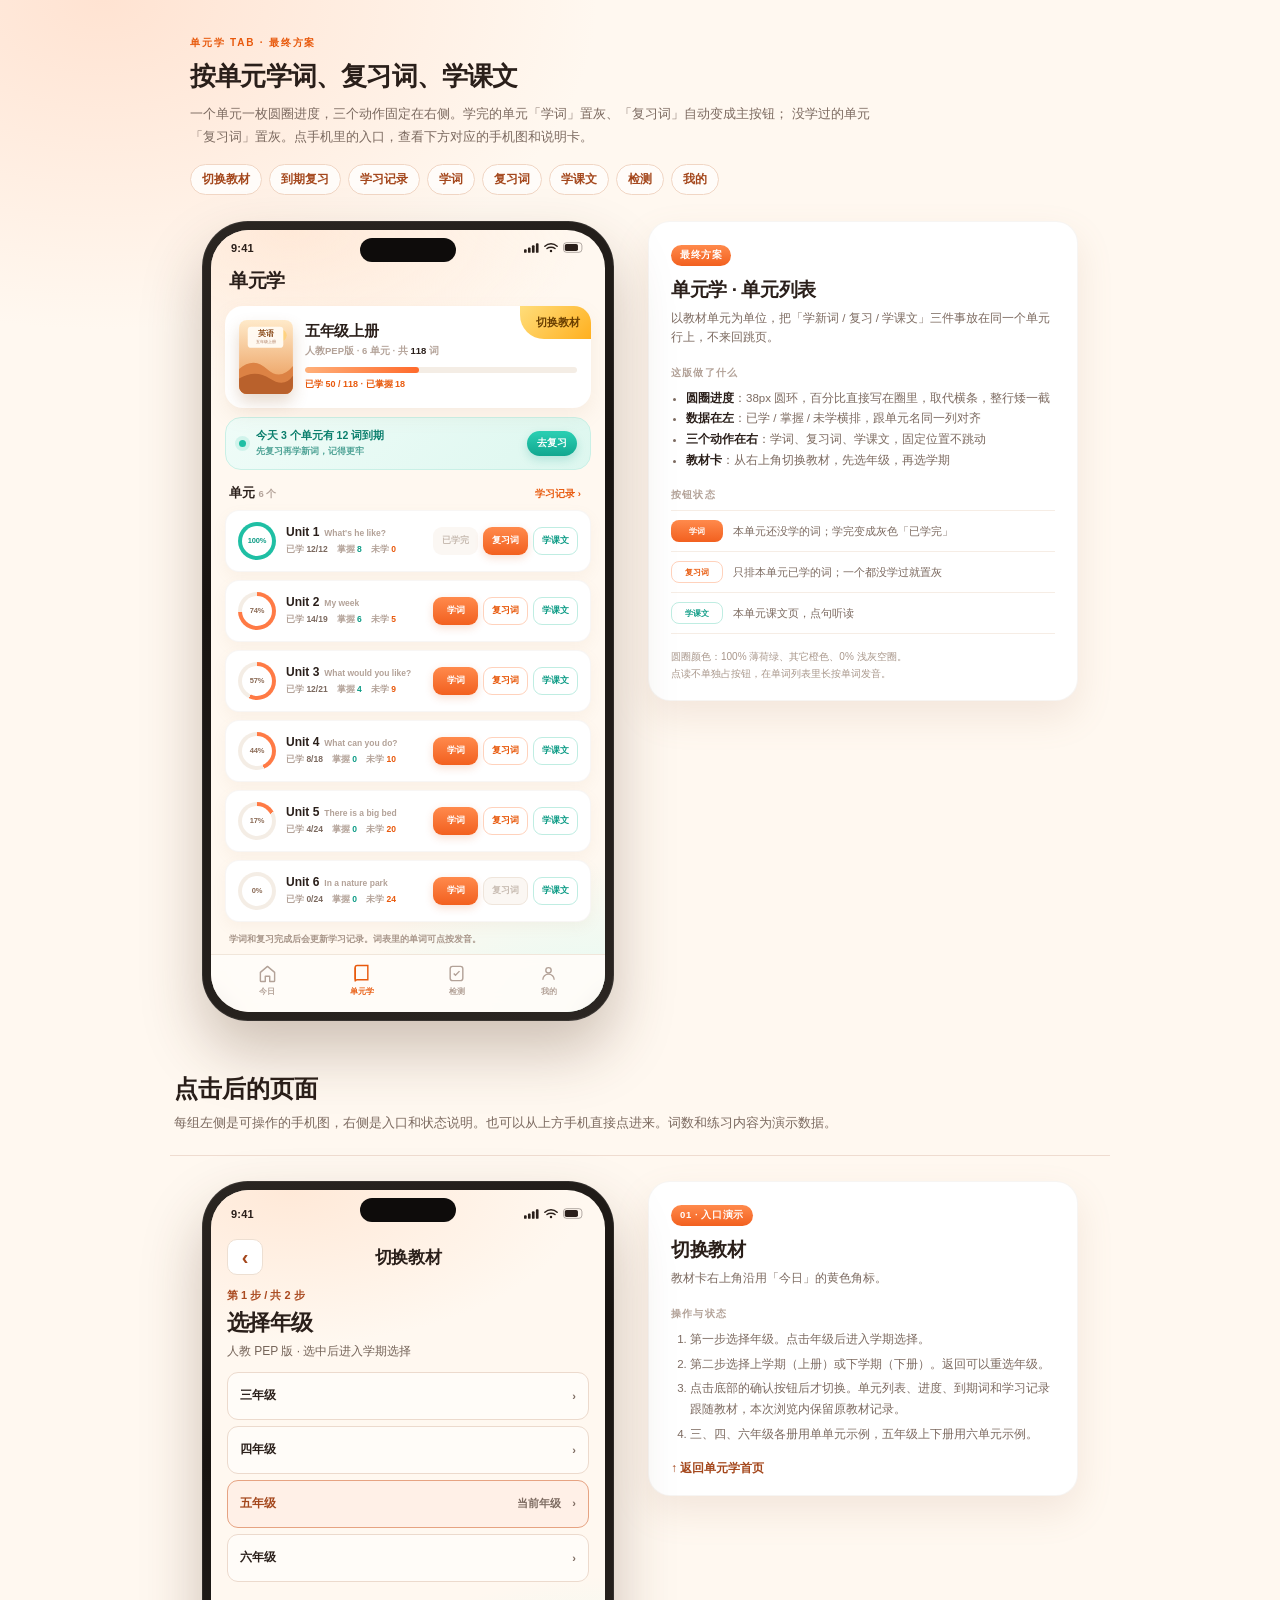
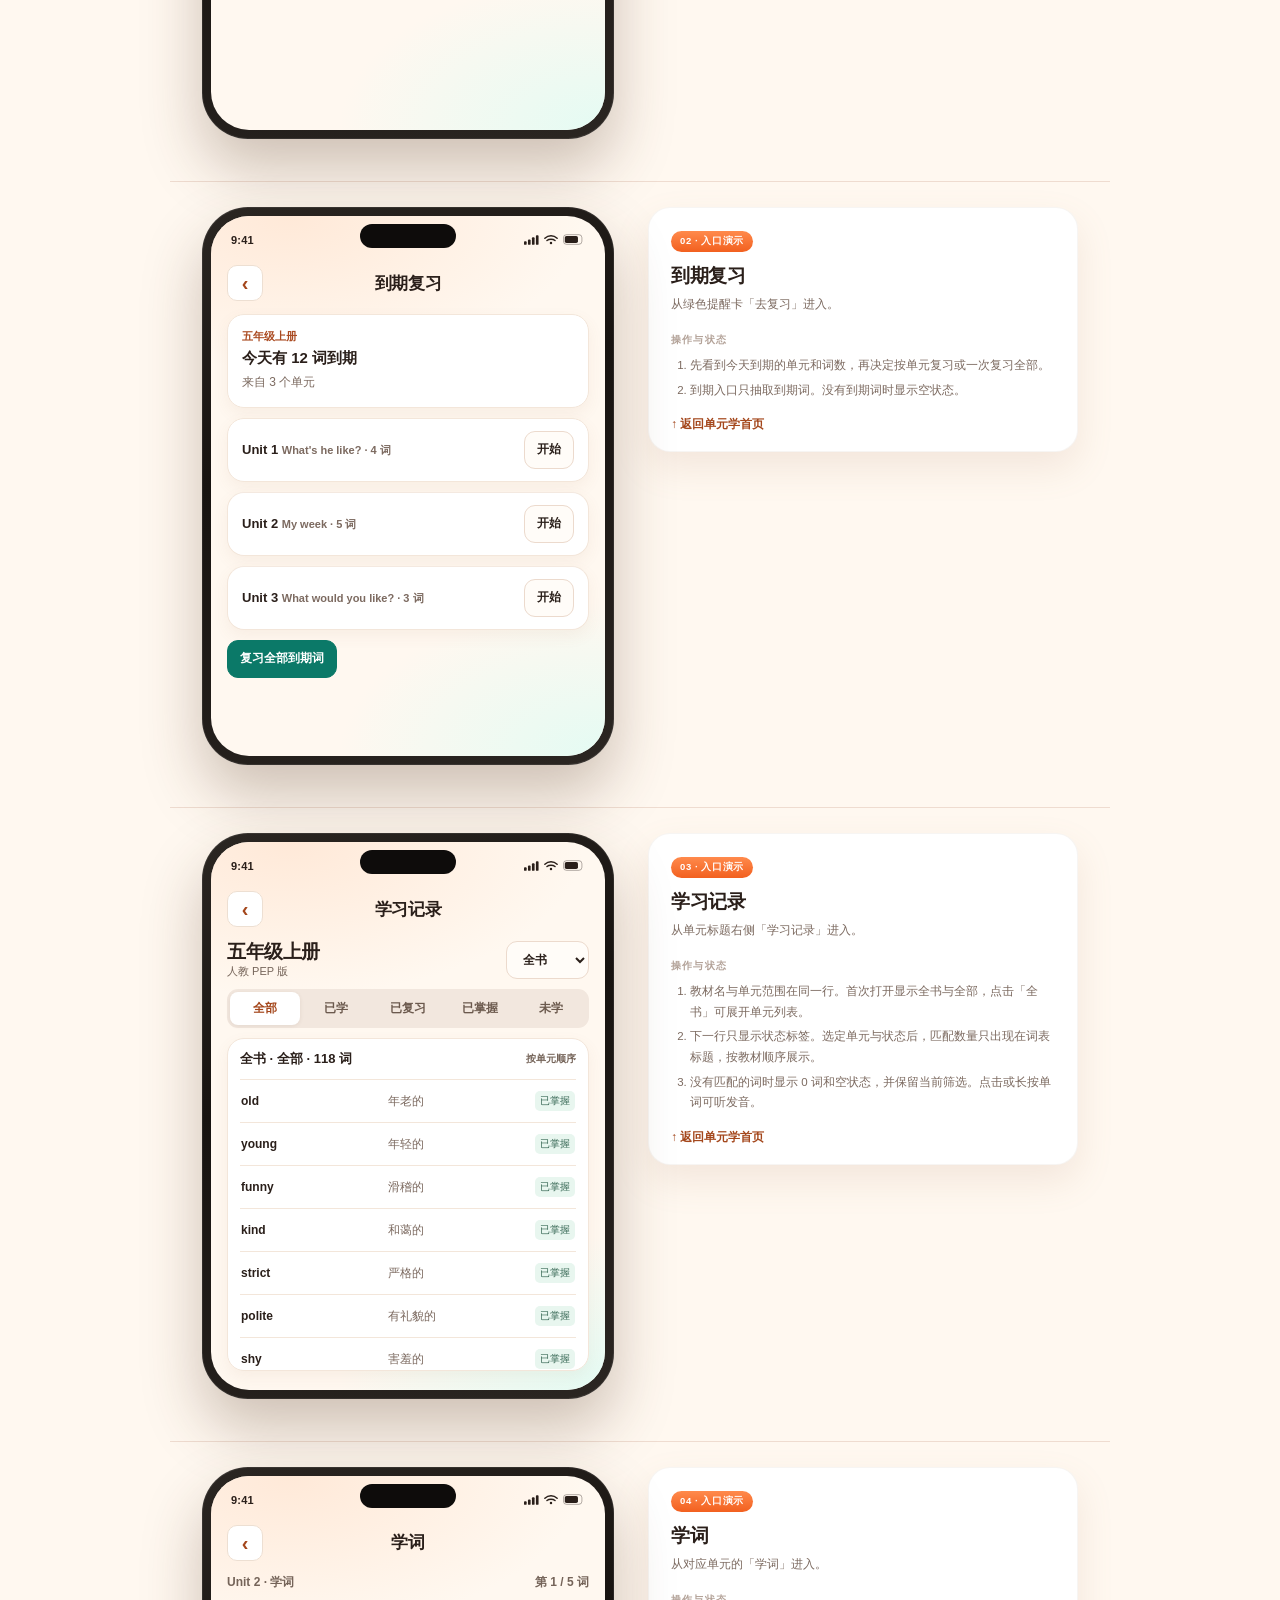
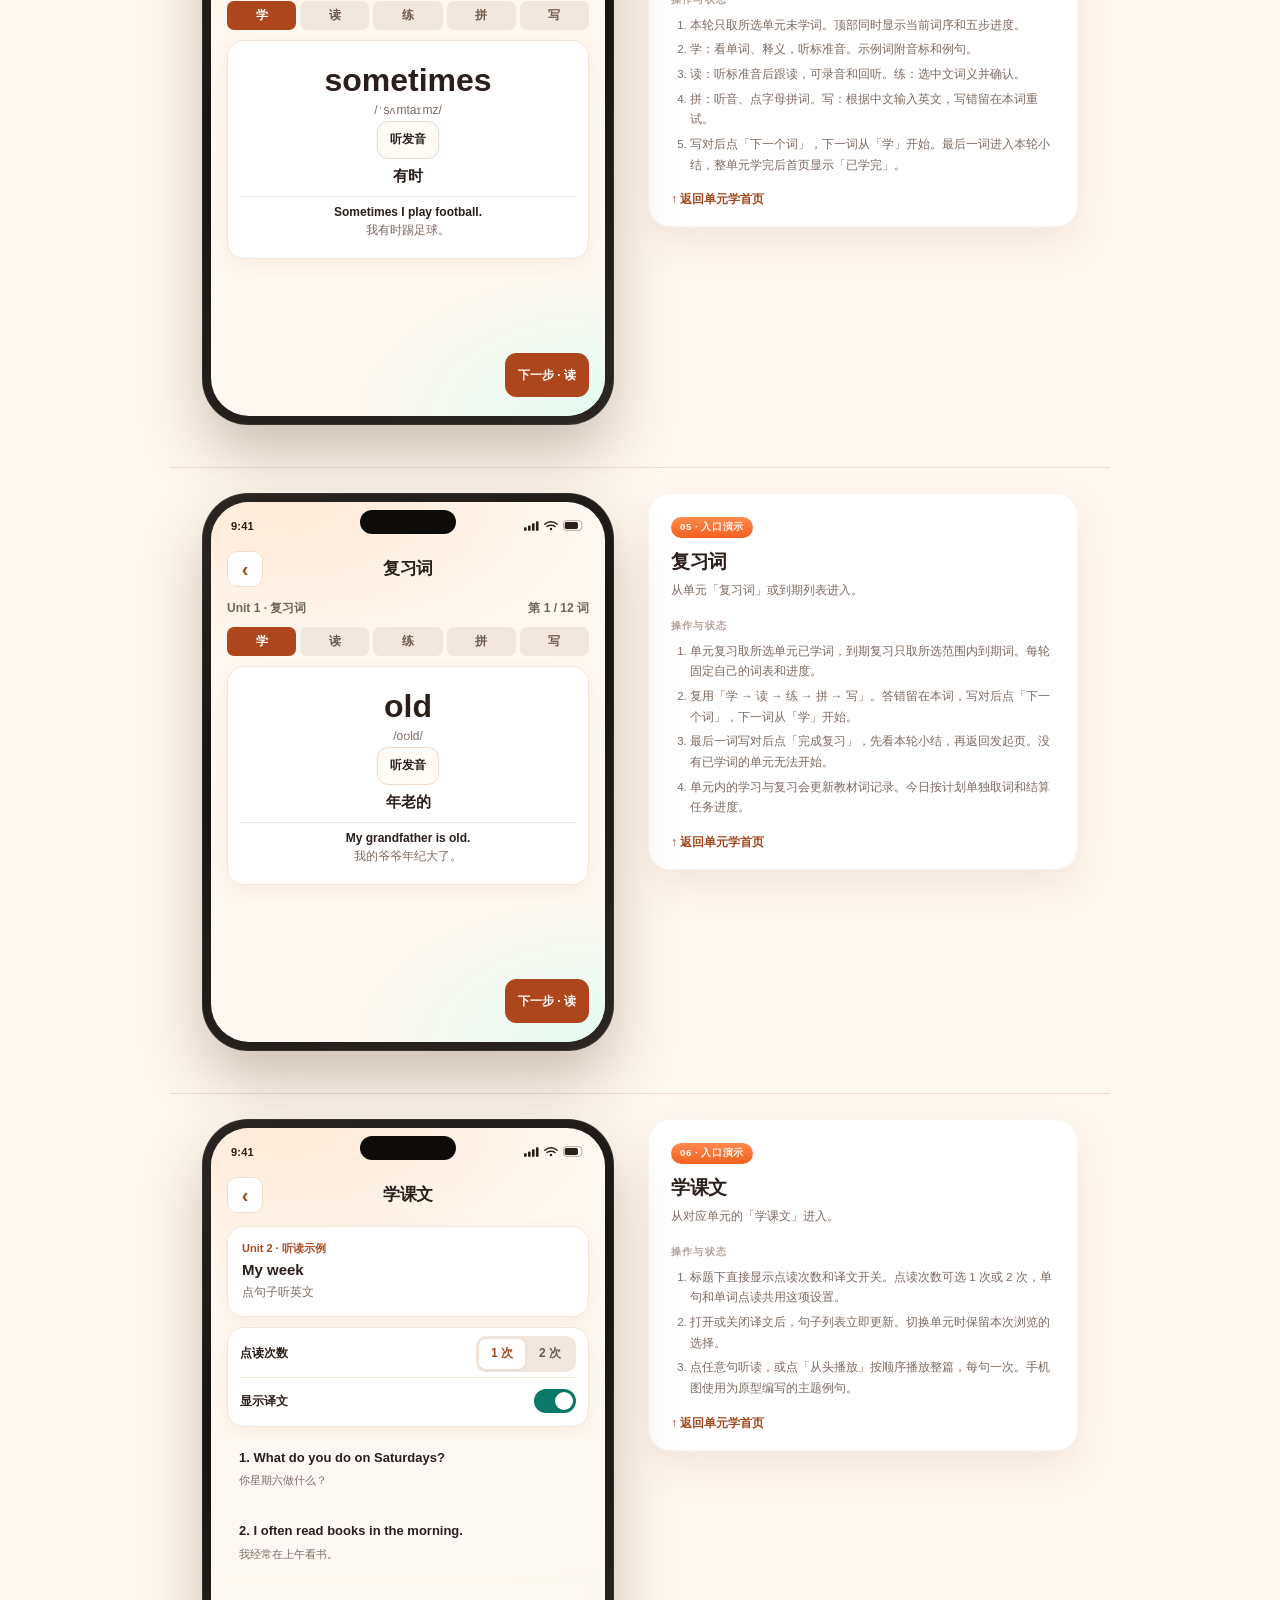
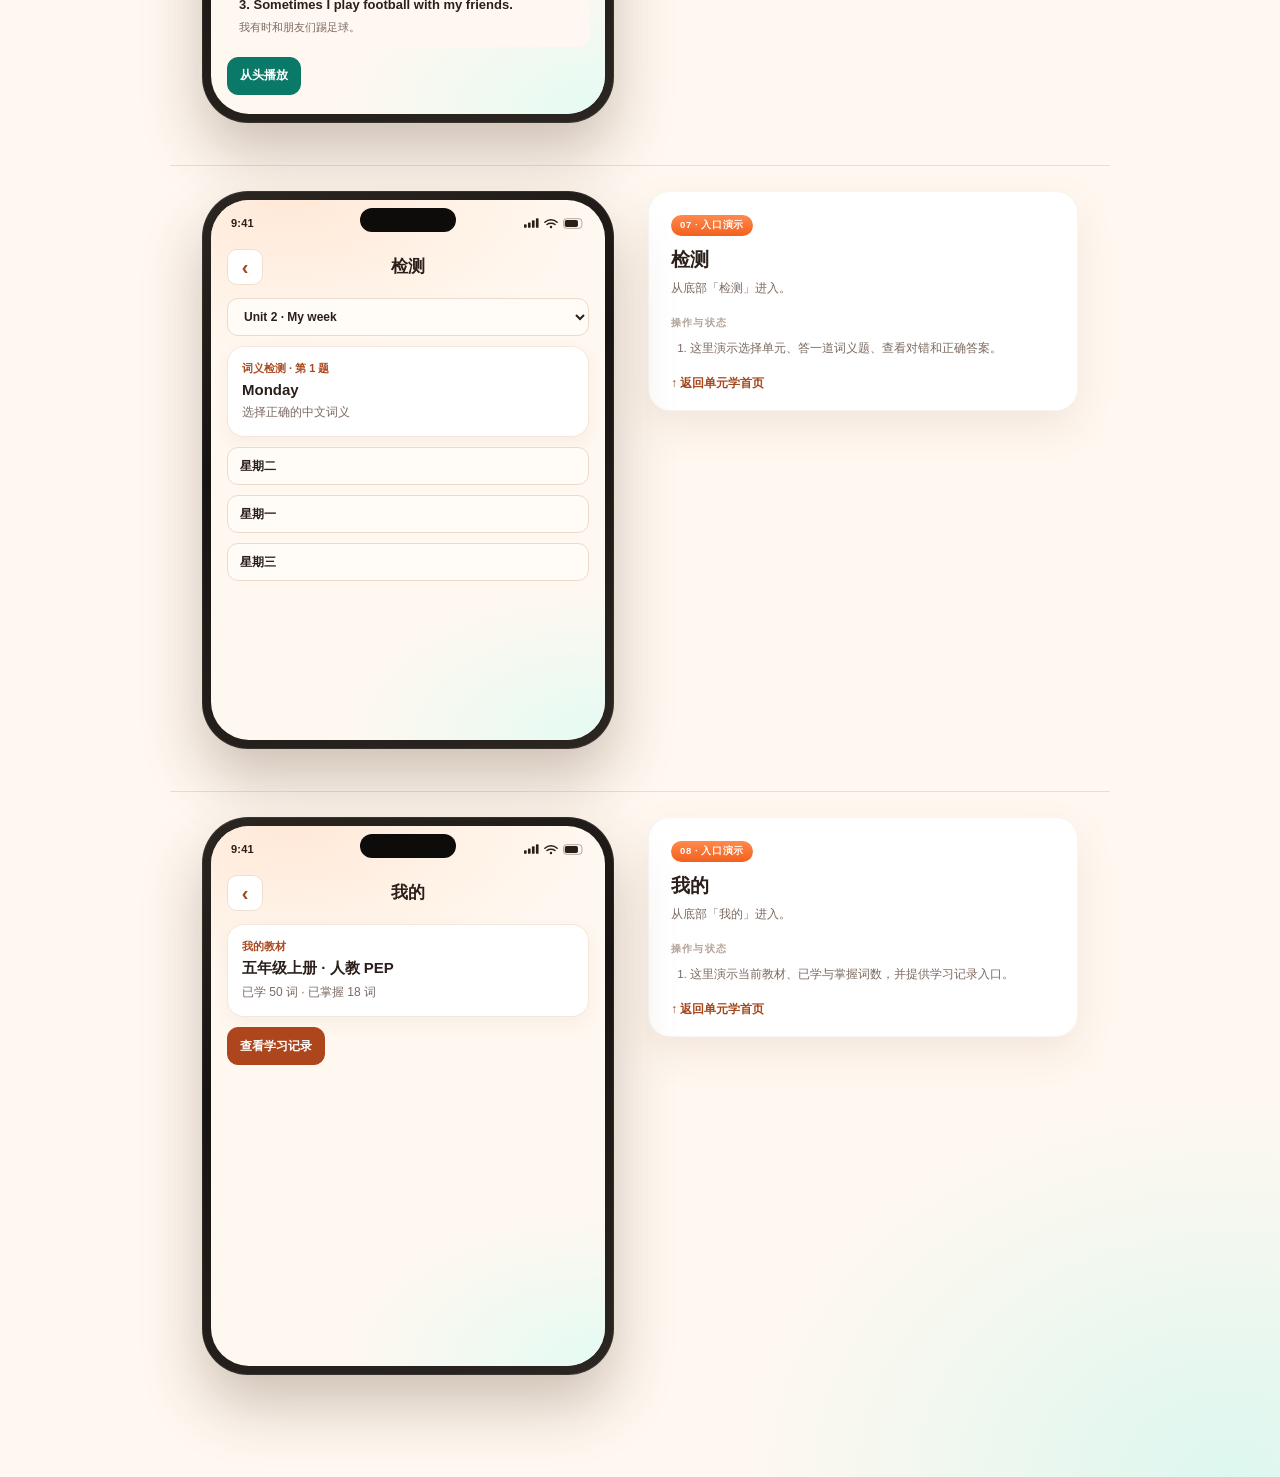
==== index.html @ d89e73aa "Show reading settings inline on the lesson screen" ====
<!DOCTYPE html>
<html lang="zh-CN">
<head>
<meta charset="UTF-8" />
<meta name="viewport" content="width=device-width, initial-scale=1.0" />
<title>单元学 · 单元列表（最终方案）</title>
<style>
  :root{
    --bg:#FFF8F0;--ink:#2A1F1A;--ink-2:#7C6A60;--ink-3:#B3A298;
    --orange:#FF7A45;--orange-deep:#E8590C;--orange-soft:#FFF1E8;
    --mint:#1FBFA4;--mint-deep:#0E9C86;--mint-soft:#E9FBF6;
    --font:-apple-system,BlinkMacSystemFont,"SF Pro Rounded","PingFang SC","Noto Sans SC","Helvetica Neue",Arial,sans-serif;
  }
  *{box-sizing:border-box}
  body{margin:0;font-family:var(--font);color:var(--ink);
    background:radial-gradient(900px 600px at 8% 0%,#FFE3D2 0%,transparent 55%),
      radial-gradient(900px 700px at 96% 100%,#DDF7EF 0%,transparent 55%),var(--bg);
    min-height:100dvh;padding:36px 20px 60px}
  h1,h2,h3,h4,p{margin:0}
  button{font-family:inherit;border:0;background:none;cursor:pointer;color:inherit}

  .head{max-width:900px;margin:0 auto 26px}
  .head .kick{font-size:10px;font-weight:900;letter-spacing:1.8px;color:var(--orange-deep)}
  .head h1{font-size:26px;letter-spacing:-.8px;margin:9px 0 9px}
  .head p{font-size:13px;line-height:1.75;color:var(--ink-2);max-width:700px}
  .head p b{color:var(--ink)}

  .stage{display:flex;gap:34px;justify-content:center;align-items:flex-start;max-width:940px;margin:0 auto}

  /* ---------- 手机 ---------- */
  .phone{position:relative;flex:none;width:412px;padding:9px;border-radius:46px;
    background:linear-gradient(160deg,#2B2622,#171310 40%,#2B2622);
    box-shadow:0 30px 60px rgba(80,50,30,.28),inset 0 0 0 1px rgba(255,255,255,.08)}
  .screen{position:relative;width:394px;border-radius:38px;overflow:hidden;background:#FFF8F0;
    display:flex;flex-direction:column}
  .screen::before{content:"";position:absolute;inset:0;pointer-events:none;z-index:0;
    background:radial-gradient(420px 220px at 20% 0%,#FFE9D8 0%,transparent 70%),
      radial-gradient(380px 220px at 100% 100%,#E4FBF3 0%,transparent 70%)}

  .statusbar{position:relative;z-index:2;display:flex;align-items:center;justify-content:space-between;
    padding:12px 20px 6px;font-size:11px;font-weight:900;letter-spacing:.2px}
  .statusbar .island{position:absolute;left:50%;top:8px;transform:translateX(-50%);
    width:96px;height:24px;border-radius:999px;background:#0E0C0B}
  .statusbar .icons{display:flex;align-items:center;gap:5px;color:#2A1F1A}

  .page{position:relative;z-index:1;flex:1;padding:4px 14px 6px}
  .nav{display:flex;align-items:center;justify-content:space-between;padding:4px 4px 12px}
  .nav h2{font-size:19px;font-weight:900;letter-spacing:-.5px}

  .card{position:relative;background:#fff;border-radius:18px;padding:14px;
    box-shadow:0 8px 20px rgba(180,140,100,.10)}
  .cover{border-radius:8px;flex:none;overflow:hidden;box-shadow:0 8px 16px rgba(150,95,45,.24)}
  .cover img{width:100%;height:100%;object-fit:cover;display:block}
  .bar{height:6px;border-radius:999px;background:#F4EDE5;overflow:hidden}
  .bar i{display:block;height:100%;border-radius:999px;background:linear-gradient(90deg,#FFB07A,#FF6A2B)}

  .book{display:flex;gap:12px;align-items:center}
  .book .cover{width:54px;height:74px}
  .book .info{flex:1;min-width:0}
  .book h3{font-size:15px;font-weight:900;letter-spacing:-.3px}
  .book .meta{font-size:9.5px;font-weight:800;color:var(--ink-3);margin-top:4px;white-space:nowrap}
  .book .meta b{color:var(--ink)}
  .book .bar{margin-top:9px}
  .book .pct{font-size:9px;font-weight:900;color:var(--orange-deep);margin-top:5px}

  .due{display:flex;align-items:center;gap:10px;margin-top:9px;border-radius:16px;
    padding:11px 13px;background:linear-gradient(135deg,#EFFCF8,#DDF7EF);border:1px solid #C9F0E6}
  .due .dot{width:7px;height:7px;border-radius:50%;background:var(--mint);flex:none;box-shadow:0 0 0 4px rgba(31,191,164,.14)}
  .due .t{flex:1;min-width:0}
  .due .t b{display:block;font-size:10.5px;font-weight:900;color:#0B7F6D}
  .due .t span{display:block;font-size:9px;font-weight:800;color:#51A497;margin-top:2px}
  .due .go{font-size:9.5px;font-weight:900;color:#fff;background:linear-gradient(180deg,#2BD0B4,#12A78F);
    border-radius:999px;padding:6px 10px;white-space:nowrap;box-shadow:0 4px 10px rgba(20,160,140,.22)}

  .sec{display:flex;align-items:baseline;justify-content:space-between;margin:15px 4px 8px}
  .sec h3{font-size:12.5px;font-weight:900;letter-spacing:-.2px}
  .sec h3 span{font-weight:800;color:var(--ink-3);font-size:9.5px;margin-left:4px}
  .sec .entry{font-size:9.5px;font-weight:900;color:var(--orange-deep)}

  .units{display:flex;flex-direction:column;gap:8px}
  .unit{position:relative;display:flex;gap:10px;align-items:center;background:#fff;border-radius:14px;
    padding:11px 12px;box-shadow:0 5px 14px rgba(180,140,100,.07);border:1px solid rgba(122,86,62,.05)}
  .u-left{flex:1;min-width:0}
  .u-top{display:flex;align-items:center;gap:8px}
  .u-name{flex:1;min-width:0;display:flex;align-items:baseline;gap:5px}
  .u-name b{font-size:12px;font-weight:900;white-space:nowrap}
  .u-name span{font-size:8.5px;font-weight:800;color:var(--ink-3);white-space:nowrap;overflow:hidden;text-overflow:ellipsis}
  .u-data{display:flex;align-items:baseline;gap:9px;margin-top:5px;font-size:8.5px;font-weight:800;color:#B3A298;
    font-variant-numeric:tabular-nums;white-space:nowrap}
  .u-data b{color:var(--ink-2);font-weight:900}
  .u-data .m b{color:var(--mint-deep)}
  .u-data .o b{color:var(--orange-deep)}

  .ring{position:relative;width:38px;height:38px;border-radius:50%;flex:none;
    background:conic-gradient(var(--c) calc(var(--p) * 1%), #F4EDE5 0)}
  .ring::after{content:"";position:absolute;inset:4px;border-radius:50%;background:#fff}
  .ring span{position:absolute;inset:0;display:grid;place-items:center;z-index:2;
    font-size:7.5px;font-weight:900;color:#8A6A55;letter-spacing:-.2px;font-variant-numeric:tabular-nums}
  .ring.full span{color:var(--mint-deep)}

  .u-acts{flex:none;display:flex;flex-direction:row;gap:5px}
  .u-acts button{height:28px;padding:0 9px;border-radius:9px;font-size:9px;font-weight:900;white-space:nowrap;
    display:flex;align-items:center;justify-content:center}
  .b-learn{background:linear-gradient(180deg,#FF8A4C,#F2601F);color:#fff;box-shadow:0 3px 8px rgba(220,90,30,.20)}
  .b-review{background:#fff;color:var(--orange-deep);border:1.2px solid #FFD2BC}
  .b-review.main{background:linear-gradient(180deg,#FF8A4C,#F2601F);color:#fff;border:0;box-shadow:0 3px 8px rgba(220,90,30,.20)}
  .b-text{background:#fff;color:var(--mint-deep);border:1.2px solid #BFEDE2}
  .u-acts button.off{color:#C9BDB3;border-color:#EFE5DB;background:#FBF7F3;box-shadow:none}

  .tip{font-size:9px;font-weight:800;color:#A9978B;line-height:1.6;margin:10px 4px 2px}

  .tabbar{position:relative;z-index:2;display:flex;justify-content:space-around;align-items:flex-end;
    padding:8px 10px 14px;background:rgba(255,252,248,.94);border-top:1px solid #F1E6DA;
    -webkit-backdrop-filter:blur(8px);backdrop-filter:blur(8px)}
  .tab{display:flex;flex-direction:column;align-items:center;gap:3px;font-size:8px;font-weight:800;color:#B3A298}
  .tab svg{width:19px;height:19px}
  .tab.on{color:var(--orange-deep)}

  /* ---------- 说明卡 ---------- */
  .note{flex:1;min-width:320px;max-width:430px;background:#fff;border-radius:22px;padding:22px 22px 18px;
    box-shadow:0 16px 36px rgba(170,130,100,.14);border:1px solid rgba(122,86,62,.06)}
  .note .tag{display:inline-block;font-size:9.5px;font-weight:900;color:#fff;letter-spacing:.6px;
    background:linear-gradient(180deg,#FF8A4C,#F2601F);border-radius:999px;padding:4px 9px}
  .note h2{font-size:19px;letter-spacing:-.4px;margin:11px 0 6px}
  .note .sub{font-size:11.5px;line-height:1.7;color:var(--ink-2)}
  .note h3{font-size:10px;font-weight:900;letter-spacing:1.2px;color:#B3A298;margin:18px 0 8px}
  .note ul{margin:0;padding-left:15px}
  .note li{font-size:11.5px;line-height:1.8;color:var(--ink-2)}
  .note li b{color:var(--ink)}
  .note .rows{margin-top:4px;border-top:1px solid #F6EDE5}
  .note .row{display:flex;align-items:center;gap:10px;padding:9px 0;border-bottom:1px solid #F6EDE5}
  .note .row .sw{width:52px;height:22px;border-radius:8px;display:grid;place-items:center;
    font-size:8px;font-weight:900;flex:none}
  .note .row .sw.l{background:linear-gradient(180deg,#FF8A4C,#F2601F);color:#fff}
  .note .row .sw.r{background:#fff;border:1.2px solid #FFD2BC;color:var(--orange-deep)}
  .note .row .sw.t{background:#fff;border:1.2px solid #BFEDE2;color:var(--mint-deep)}
  .note .row .txt{font-size:10.5px;line-height:1.6;color:var(--ink-2)}
  .note .row .txt b{color:var(--ink)}
  .note .foot{margin-top:14px;font-size:10px;color:#A9978B;line-height:1.7}

  @media (max-width:900px){
    .stage{flex-direction:column;align-items:center}
    .note{max-width:412px;width:100%}
  }
</style>
<link rel="stylesheet" href="unit-flows.css?v=4">
</head>
<body>

<div class="head">
  <div class="kick">单元学 TAB · 最终方案</div>
  <h1>按单元学词、复习词、学课文</h1>
  <p>一个单元一枚圆圈进度，三个动作固定在右侧。学完的单元「学词」置灰、「复习词」自动变成主按钮；
    没学过的单元「复习词」置灰。点手机里的入口，查看下方对应的手机图和说明卡。</p>
  <nav id="flow-index" aria-label="入口目录"></nav>
</div>

<div class="stage" id="unit-home">

  <!-- 手机图 -->
  <div class="phone">
    <div class="screen">
      <div class="statusbar">
        <span>9:41</span>
        <div class="island"></div>
        <div class="icons">
          <svg width="15" height="10" viewBox="0 0 17 11" fill="currentColor"><rect x="0" y="7" width="3" height="4" rx="1"/><rect x="4.5" y="5" width="3" height="6" rx="1"/><rect x="9" y="2.5" width="3" height="8.5" rx="1"/><rect x="13.5" y="0" width="3" height="11" rx="1"/></svg>
          <svg width="14" height="11" viewBox="0 0 16 12" fill="none" stroke="currentColor" stroke-width="1.7" stroke-linecap="round"><path d="M1 4.5C3 2.7 5.2 1.8 8 1.8s5 .9 7 2.7"/><path d="M3.4 7.1c1.2-1 2.7-1.5 4.6-1.5s3.4.5 4.6 1.5"/><circle cx="8" cy="10" r="1.4" fill="currentColor" stroke="none"/></svg>
          <svg width="22" height="11" viewBox="0 0 25 12" fill="none"><rect x=".5" y=".5" width="21" height="11" rx="3.5" stroke="currentColor" opacity=".4"/><rect x="2" y="2" width="15" height="8" rx="2" fill="currentColor"/></svg>
        </div>
      </div>

      <div class="page">
        <div class="nav"><h2>单元学</h2></div>

        <div class="card book">
          <button type="button" class="book-ribbon" data-open="book">切换教材</button>
          <div class="cover"><img alt="" src="data:image/svg+xml;utf8,%3Csvg xmlns='http://www.w3.org/2000/svg' viewBox='0 0 112 156'%3E%3Cdefs%3E%3ClinearGradient id='s' x1='0' y1='0' x2='0' y2='1'%3E%3Cstop offset='0' stop-color='%23FFEBCB'/%3E%3Cstop offset='1' stop-color='%23E9944F'/%3E%3C/linearGradient%3E%3C/defs%3E%3Crect width='112' height='156' fill='url(%23s)'/%3E%3Ccircle cx='86' cy='34' r='13' fill='%23FFD27A' opacity='.9'/%3E%3Cpath d='M0 104 Q30 78 58 104 T112 98 V156 H0Z' fill='%23DC8244'/%3E%3Cpath d='M0 124 Q34 104 64 124 T112 118 V156 H0Z' fill='%23B9612C'/%3E%3Crect x='18' y='16' width='74' height='44' rx='7' fill='%23FFFBF4' opacity='.96'/%3E%3Ctext x='55' y='36' font-size='17' font-weight='bold' fill='%238A4A18' text-anchor='middle' font-family='PingFang SC,sans-serif'%3E%E8%8B%B1%E8%AF%AD%3C/text%3E%3Ctext x='55' y='50' font-size='7.5' fill='%23A9765A' text-anchor='middle' font-family='PingFang SC,sans-serif'%3E%E4%BA%94%E5%B9%B4%E7%BA%A7%E4%B8%8A%E5%86%8C%3C/text%3E%3C/svg%3E"></div>
          <div class="info">
            <h3>五年级上册</h3>
            <div class="meta">人教PEP版 · 6 单元 · 共 <b>118</b> 词</div>
            <div class="bar"><i style="width:42%"></i></div>
            <div class="pct">已学 50 / 118 · 已掌握 18</div>
          </div>
        </div>

        <div class="due">
          <span class="dot"></span>
          <div class="t"><b>今天 3 个单元有 12 词到期</b><span>先复习再学新词，记得更牢</span></div>
          <button class="go" data-open="due">去复习</button>
        </div>

        <div class="sec"><h3>单元<span>6 个</span></h3><button class="entry" data-open="records">学习记录 ›</button></div>

        <div class="units" id="units"></div>

        <div class="tip">学词和复习完成后会更新学习记录。词表里的单词可点按发音。</div>
      </div>

      <nav class="tabbar" aria-label="底部导航">
        <button class="tab" type="button" disabled><svg viewBox="0 0 24 24" fill="none" stroke="currentColor" stroke-width="1.8" stroke-linecap="round" stroke-linejoin="round"><path d="M3 10.6 12 3l9 7.6V21a1 1 0 0 1-1 1h-5.2v-6.6H9.2V22H4a1 1 0 0 1-1-1z"/></svg>今日</button>
        <button class="tab on" aria-current="page" data-open="home"><svg viewBox="0 0 24 24" fill="none" stroke="currentColor" stroke-width="1.8"><path d="M4 4.5A2.5 2.5 0 0 1 6.5 2H20v18H6.5A2.5 2.5 0 0 0 4 22z"/><path d="M4 4.5v15"/></svg>单元学</button>
        <button class="tab" data-open="test"><svg viewBox="0 0 24 24" fill="none" stroke="currentColor" stroke-width="1.8"><rect x="4" y="3" width="16" height="18" rx="3"/><path d="m8.5 12 2.2 2.2L15.8 9"/></svg>检测</button>
        <button class="tab" data-open="profile"><svg viewBox="0 0 24 24" fill="none" stroke="currentColor" stroke-width="1.8"><circle cx="12" cy="8" r="3.4"/><path d="M4.8 20a7.2 7.2 0 0 1 14.4 0"/></svg>我的</button>
      </nav>
    </div>
  </div>

  <!-- 说明卡 -->
  <aside class="note">
    <span class="tag">最终方案</span>
    <h2>单元学 · 单元列表</h2>
    <p class="sub">以教材单元为单位，把「学新词 / 复习 / 学课文」三件事放在同一个单元行上，不来回跳页。</p>

    <h3>这版做了什么</h3>
    <ul>
      <li><b>圆圈进度</b>：38px 圆环，百分比直接写在圈里，取代横条，整行矮一截</li>
      <li><b>数据在左</b>：已学 / 掌握 / 未学横排，跟单元名同一列对齐</li>
      <li><b>三个动作在右</b>：学词、复习词、学课文，固定位置不跳动</li>
      <li><b>教材卡</b>：从右上角切换教材，先选年级，再选学期</li>
    </ul>

    <h3>按钮状态</h3>
    <div class="rows">
      <div class="row"><span class="sw l">学词</span><span class="txt">本单元还没学的词；学完变成灰色「已学完」</span></div>
      <div class="row"><span class="sw r">复习词</span><span class="txt">只排本单元已学的词；一个都没学过就置灰</span></div>
      <div class="row"><span class="sw t">学课文</span><span class="txt">本单元课文页，点句听读</span></div>
    </div>

    <div class="foot">圆圈颜色：100% 薄荷绿、其它橙色、0% 浅灰空圈。<br>
      点读不单独占按钮，在单词列表里长按单词发音。</div>
  </aside>

</div>

<main id="flow-gallery" aria-label="单元学入口演示"></main>
<script src="word-practice.js?v=1"></script>
<script src="unit-flows.js?v=4"></script>
</body>
</html>
---- unit-flows.css ----
#flow-index{display:flex;flex-wrap:wrap;gap:7px;margin-top:15px}
#flow-index a,.flow-home{
  display:inline-flex;align-items:center;text-decoration:none;font-size:12px;font-weight:800;color:#A4471C
}
#flow-index a{border:1px solid #F1D6C4;border-radius:999px;background:#FFFCF9;padding:6px 11px}
#flow-gallery{margin:52px auto 0;max-width:940px}
.gallery-heading{margin:0 0 22px;padding:0 4px}
.gallery-heading h2{font-size:24px}
.gallery-heading p{margin-top:7px;font-size:13px;line-height:1.65;color:var(--ink-2)}
.flow-stage{padding-top:25px;margin-bottom:42px;border-top:1px solid #EFDCD0;scroll-margin-top:14px}
.flow-stage:target .note{border-color:#EDA579}
.flow-stage .screen{min-height:490px}
.flow-stage .statusbar{min-height:41px}
.flow-stage .note li+li{margin-top:5px}
.flow-home{margin-top:16px}
.flow-inner{position:relative;z-index:1;padding:8px 16px 19px}
.flow-nav{display:flex;align-items:center;gap:12px;margin:0 0 13px}
.flow-nav h3{font-size:20px;letter-spacing:-.35px}
.flow-nav a{flex:none;text-decoration:none;color:#A4471C;background:#FFF1E6;border-radius:12px;padding:7px 9px;font-size:11px;font-weight:800}
.flow-stack{display:grid;gap:10px}
.flow-panel{background:#fff;border:1px solid #F3E6DA;border-radius:17px;padding:14px;box-shadow:0 6px 16px rgba(158,106,75,.07)}
.flow-panel h4{font-size:15px;margin-bottom:5px}
.flow-panel p,.flow-caption{font-size:12px;line-height:1.6;color:var(--ink-2)}
.flow-caption{margin:0 0 10px}
.flow-eyebrow{font-size:11px;font-weight:800;color:#AA4A20;margin-bottom:5px}
.flow-actions{display:flex;flex-wrap:wrap;gap:8px}
.flow-button,.flow-option,.flow-actions select,.flow-select{
  border:1px solid #ECDACD;border-radius:11px;padding:9px 12px;min-height:38px;background:#FFFCF8;
  color:var(--ink);font:800 12px var(--font)
}
.flow-button.primary{background:#AD461C;color:white;border-color:#AD461C}
.flow-button.mint{background:#0B7968;color:white;border-color:#0B7968}
.flow-button[aria-pressed=true],.flow-option.selected{border-color:#E6A382;background:#FFF0E7;color:#A4471C}
.flow-button:disabled,.u-acts button:disabled{cursor:default}
.flow-button:disabled{opacity:.45}
.flow-option,.flow-row{
  width:100%;display:flex;align-items:center;justify-content:space-between;gap:12px;text-align:left
}
.flow-option small,.flow-row small{font-size:11px;font-weight:700;color:var(--ink-2)}
.flow-row{font-size:13px;padding:9px 0}
.flow-row+.flow-row{border-top:1px solid #F4E9E0}
.flow-row input{accent-color:#AD461C;width:18px;height:18px}
.flow-choice{display:grid;gap:6px;padding:0;margin:0;border:0}
.flow-choice legend{font-size:12px;font-weight:800;margin-bottom:7px}
.flow-choice input{accent-color:#AD461C}
.flow-word{font-size:32px;font-weight:900;line-height:1.2;overflow-wrap:anywhere}
.flow-list{max-height:290px;overflow:auto;overscroll-behavior:contain}
.flow-words{margin:0;padding:0;list-style:none}
.flow-words li{border-bottom:1px solid #F3E6DA}
.flow-words li:last-child{border-bottom:0}
.flow-sound{width:100%;min-height:42px;padding:8px 1px;display:grid;grid-template-columns:1fr 1fr auto;gap:8px;text-align:left;align-items:center;font-size:12px}
.flow-sound b{overflow-wrap:anywhere}
.flow-sound span{color:var(--ink-2)}
.flow-sound em{font-size:10px;color:#0B7968;font-style:normal;white-space:nowrap}
.flow-line{width:100%;display:block;text-align:left;padding:11px 12px;border-radius:12px;background:#FFF8F2;line-height:1.55;font-size:13px;font-weight:800}
.flow-line[aria-pressed=true]{background:#E3F7EF;color:#0B6A5C}
.flow-line span{display:block;font-size:11px;font-weight:500;color:var(--ink-2);margin-top:4px}
.flow-line .line-translation[hidden]{display:none}
.reading-settings{padding:2px 12px}
.reading-setting{display:flex;align-items:center;justify-content:space-between;gap:10px;min-height:47px;font-size:12px;font-weight:800}
.reading-setting+.reading-setting{border-top:1px solid #F3E6DA;cursor:pointer}
.reading-segments{display:grid;grid-template-columns:repeat(2,1fr);gap:2px;padding:3px;border-radius:10px;background:#F2E7DE}
.reading-segments label,.reading-switch{position:relative;cursor:pointer}
.reading-segments input,.reading-switch input{position:absolute;width:1px;height:1px;opacity:0}
.reading-segments label span{display:grid;place-items:center;min-width:46px;min-height:30px;border-radius:7px;color:#6B594D}
.reading-segments input:checked+span{background:#FFF;color:#A4471C;box-shadow:0 1px 4px #4C2E1315}
.reading-switch span{display:block;width:42px;height:24px;padding:3px;border-radius:999px;background:#D7C7BC}
.reading-switch span::before{content:'';display:block;width:18px;height:18px;border-radius:50%;background:#FFF;box-shadow:0 1px 3px #42220F30}
.reading-switch input:checked+span{background:#0B7968}
.reading-switch input:checked+span::before{transform:translateX(18px)}
.reading-setting input:focus-visible+span{outline:2px solid #0C8270;outline-offset:2px}
.flow-feedback{min-height:20px;font-size:12px;color:#0B7968;font-weight:800}
.tab:disabled{cursor:default}
[data-open]:focus-visible,.flow-inner :is(button,a,select,input):focus-visible,#flow-index a:focus-visible{outline:2px solid #0C8270;outline-offset:2px}
@media (max-width:455px){
  body{padding:22px 10px 42px}
  .stage .phone,.stage .screen{width:100%}
  .stage .phone,.stage .note{min-width:0;max-width:412px}
  .unit{gap:6px;padding-inline:7px}
  .u-acts{gap:3px}
  .u-acts button{padding-inline:5px}
  .u-data{gap:4px}
  .u-name{display:block}
  .u-name span{display:block}
}

.flow-panel.flow-row{padding:12px 14px}

.book-ribbon{position:absolute;top:0;right:0;min-height:33px;padding:0 11px 0 16px;border-radius:0 17px 0 24px;background:linear-gradient(135deg,#FFDD7A,#FFB020);color:#6B3F00;font-size:11px;font-weight:900}
.book h3{padding-right:73px}
.flow-stage .screen{min-height:540px}
.flow-inner{flex:1;display:flex;flex-direction:column}
.flow-nav{display:grid;grid-template-columns:36px minmax(0,1fr) 36px;gap:8px;min-height:36px}
.flow-nav h3{font-size:17px;text-align:center;line-height:1.25;margin:0}
.flow-nav a,.flow-nav button{display:grid;place-items:center;width:36px;height:36px;padding:0;border:1px solid #EDDFD2;border-radius:10px;background:white;font-size:20px;line-height:1;color:#A4471C;text-decoration:none}
.flow-nav a::before{content:'‹'}
.flow-nav a span{position:absolute;width:1px;height:1px;overflow:hidden;clip-path:inset(50%)}
.flow-nav::after{content:''}
.flow-stage .note ol{margin:0;padding-left:19px;font-size:12px;line-height:1.7;color:var(--ink-2)}
.flow-stage .note ol li+li{margin-top:4px}
.flow-stack{min-width:0}
.flow-footer{align-self:end;display:grid;gap:6px;margin-top:auto}
.flow-footer .flow-button{width:100%;min-height:44px;text-align:center}
.flow-page-heading h4{font-size:22px;letter-spacing:-.6px;margin-bottom:4px}
.flow-grade-choice,.flow-term-choice{min-height:48px}
.flow-caption{color:#756459;margin:0}
.flow-stage .flow-select{max-width:100%;width:100%}
.record-head{display:grid;grid-template-columns:minmax(0,1fr) auto;gap:10px;align-items:center}
.record-head h4{font-size:19px;line-height:1.25;letter-spacing:-.4px}
.record-head p{font-size:11px;color:#756459}
.record-head .flow-select{min-width:83px;width:auto}
.record-filters{display:grid;grid-template-columns:repeat(5,minmax(0,1fr));gap:2px;border-radius:11px;background:#F2E7DE;padding:3px}
.record-filters button{border-radius:8px;padding:8px 1px;color:#6B594D;font-size:12px;white-space:nowrap;font-weight:800}
.record-filters button[aria-pressed=true]{color:#A4471C;background:#FFF;box-shadow:0 1px 4px #4C2E1315}
.record-results{padding:0 12px}
.record-results h4{display:flex;align-items:center;justify-content:space-between;gap:5px;padding:11px 0;margin:0;border-bottom:1px solid #F3E6DA;font-size:13px}
.record-results h4 small{white-space:nowrap;color:#756459;font-size:10px}
.record-empty{padding:27px 0;text-align:center;color:#756459;font-size:12px}
.record-empty b{display:block;color:var(--ink);font-size:14px}
.record-results .flow-sound em{padding:3px 5px;border-radius:5px;background:#E8F6EF;color:#356653}
.record-results .flow-sound em.unlearned{background:#F2E9DF;color:#6F5B4C}
.practice-progress{display:flex;justify-content:space-between;gap:8px;font-size:12px;color:#756459;font-weight:800}
.practice-steps{display:grid;grid-template-columns:repeat(5,minmax(0,1fr));gap:4px}
.practice-steps span{text-align:center;border-radius:7px;padding:6px 1px;background:#F2E7DE;color:#6D594B;font-size:12px;font-weight:800}
.practice-steps .done{background:#E8F6ED;color:#136C58}
.practice-steps .current{background:#AD461C;color:white}
.practice-card{text-align:center;padding:18px 12px}
.practice-card .flow-actions{justify-content:center}
.practice-card .flow-word{margin:2px 0}
.practice-card h4{margin:8px 0 0}
.practice-example{border-top:1px solid #F0E6DC;padding-top:8px;margin-top:10px;font-size:12px}
.practice-example p{margin-top:2px}
.practice-title{font-size:18px}
.practice-feedback{min-height:22px;border-radius:8px;color:#136C58;font-size:12px;font-weight:800}
.practice-feedback.bad{color:#A73B23}
.practice-letters{display:flex;justify-content:center;flex-wrap:wrap;gap:5px}
.practice-letters button,.practice-letters span{width:28px;min-height:33px;display:grid;place-items:center;border-radius:7px;border:1px solid #E8D8C9;background:white;font:800 15px var(--font)}
.practice-letters .slot{background:#FFF4EB;border-style:dashed}
.practice-letters button:disabled{opacity:.3}
.practice-input{display:block;width:100%;padding:9px 10px;margin-top:8px;border:1px solid #DDB79E;border-radius:9px;background:white;font:700 17px var(--font)}
.practice-summary{text-align:center}
.practice-summary strong{display:block;color:#136C58;font-size:34px;line-height:1.2;margin:5px 0}
@media(max-width:455px){
  .book .meta{white-space:normal}
  .flow-inner{padding-inline:12px}
  .flow-nav{grid-template-columns:34px minmax(0,1fr) 34px}
  .record-filters button{font-size:11px}
}
.flow-nav [hidden]{display:none}
.flow-nav h3{grid-column:2;grid-row:1}
.flow-nav a,.flow-nav button{grid-column:1;grid-row:1}
.flow-content:has(.flow-footer){flex:1;display:flex;flex-direction:column}
.flow-feedback:empty{display:none}
.u-acts{display:grid;grid-template-columns:repeat(3,45px)}
.u-acts button{padding-inline:3px}
@media(max-width:375px){
  .u-acts{grid-template-columns:repeat(3,39px)}
  .record-filters button{font-size:10px}
}
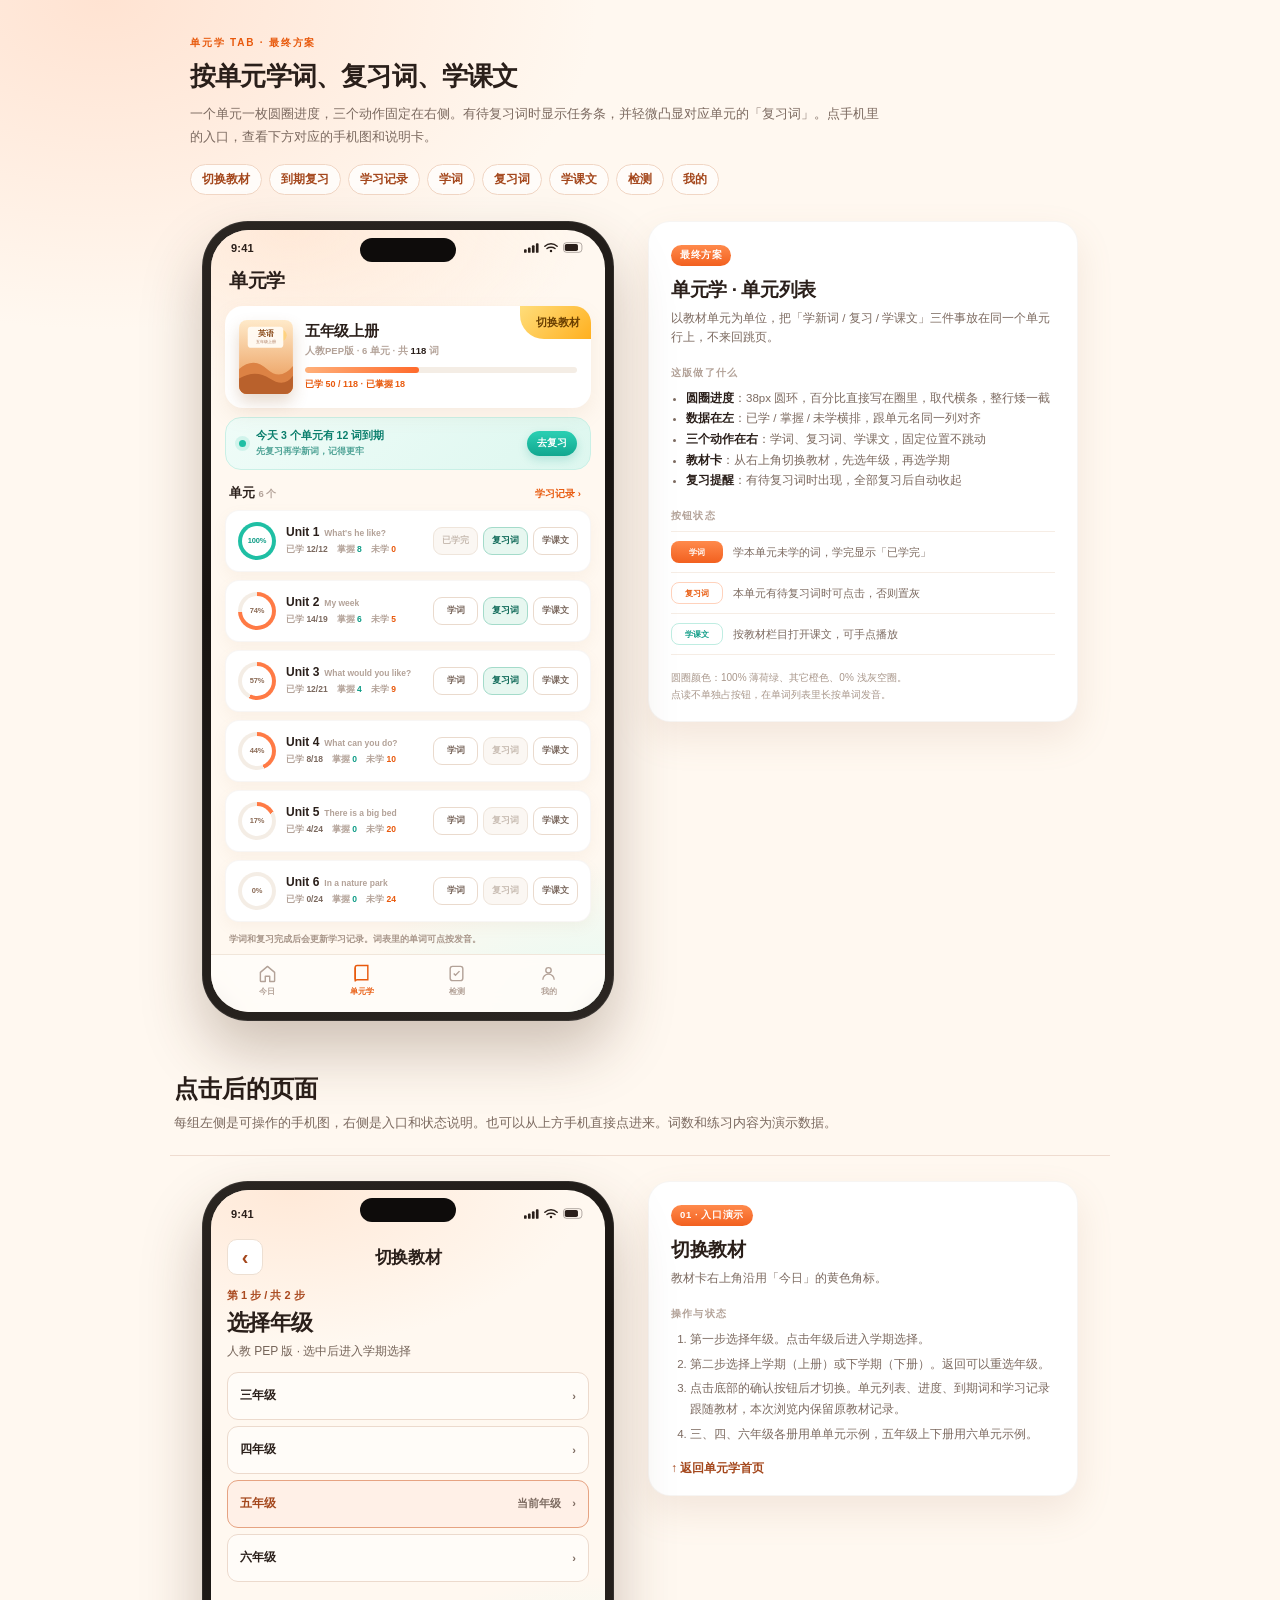
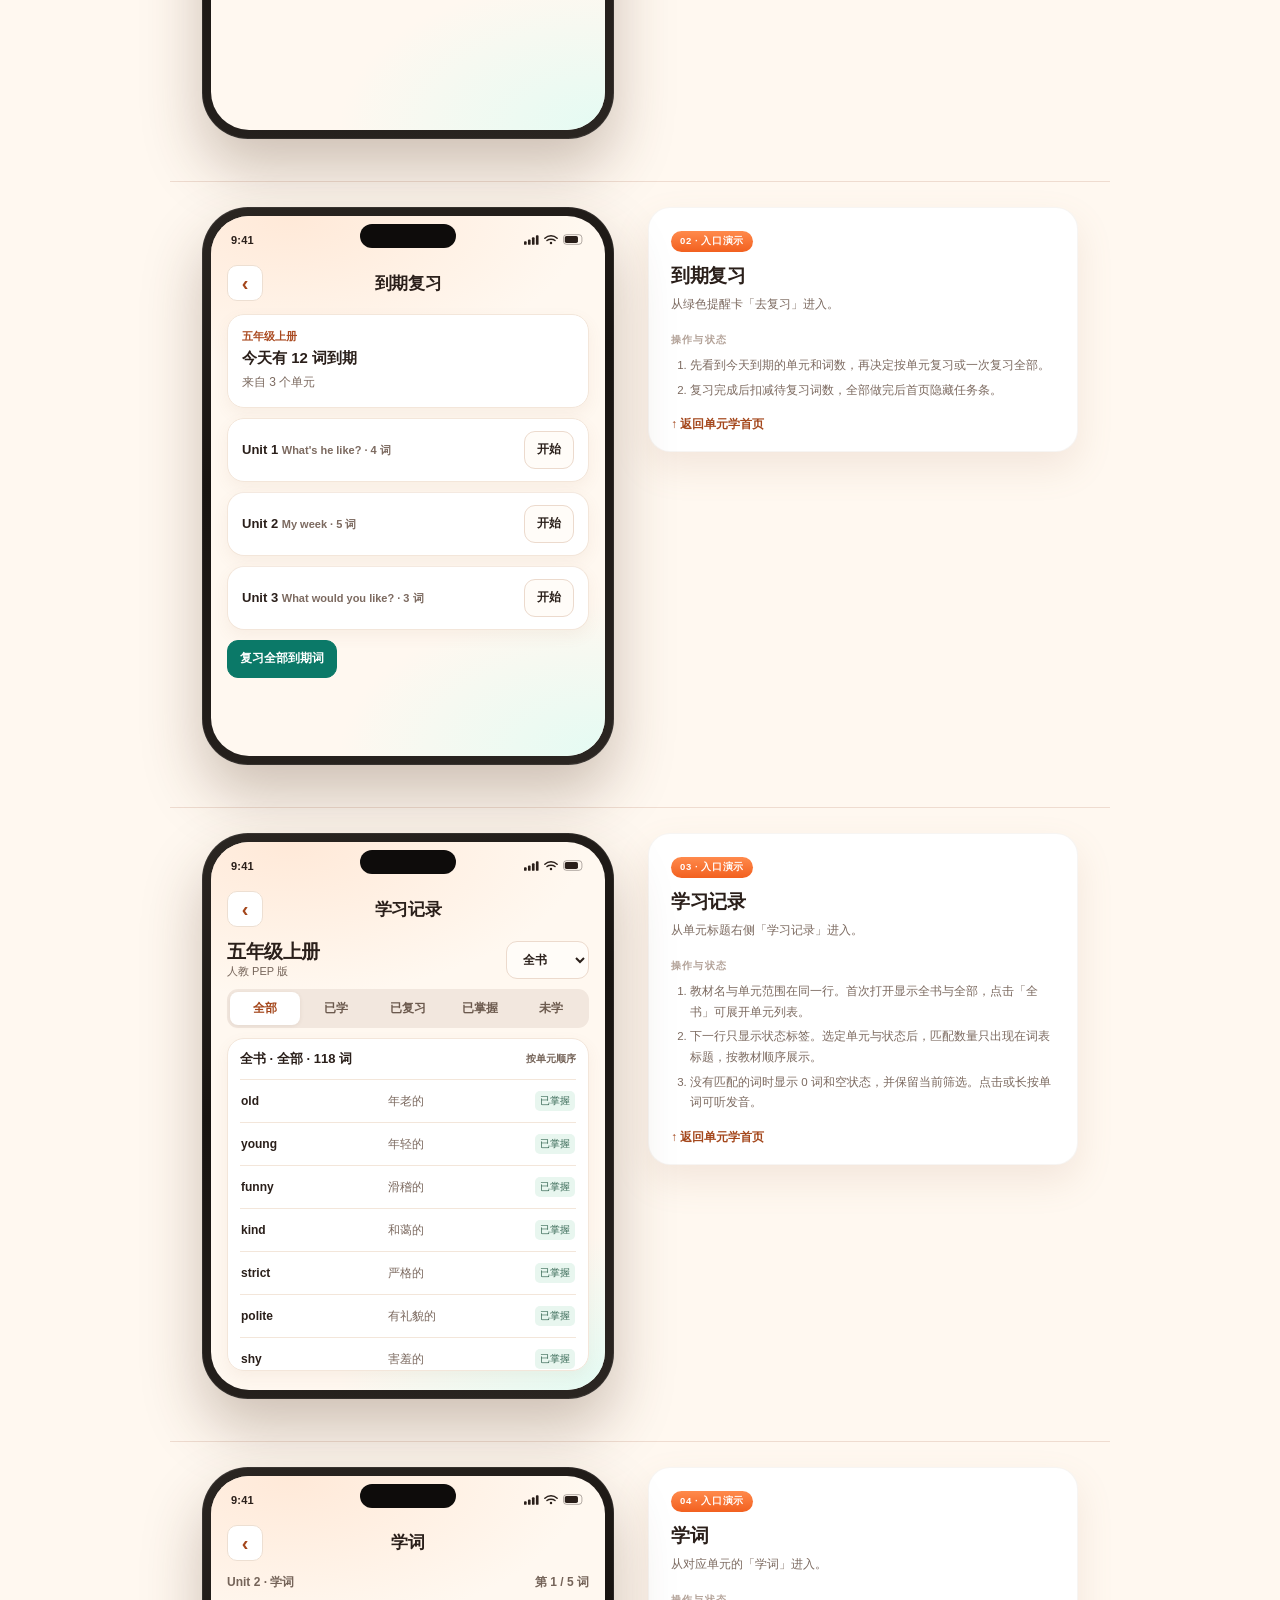
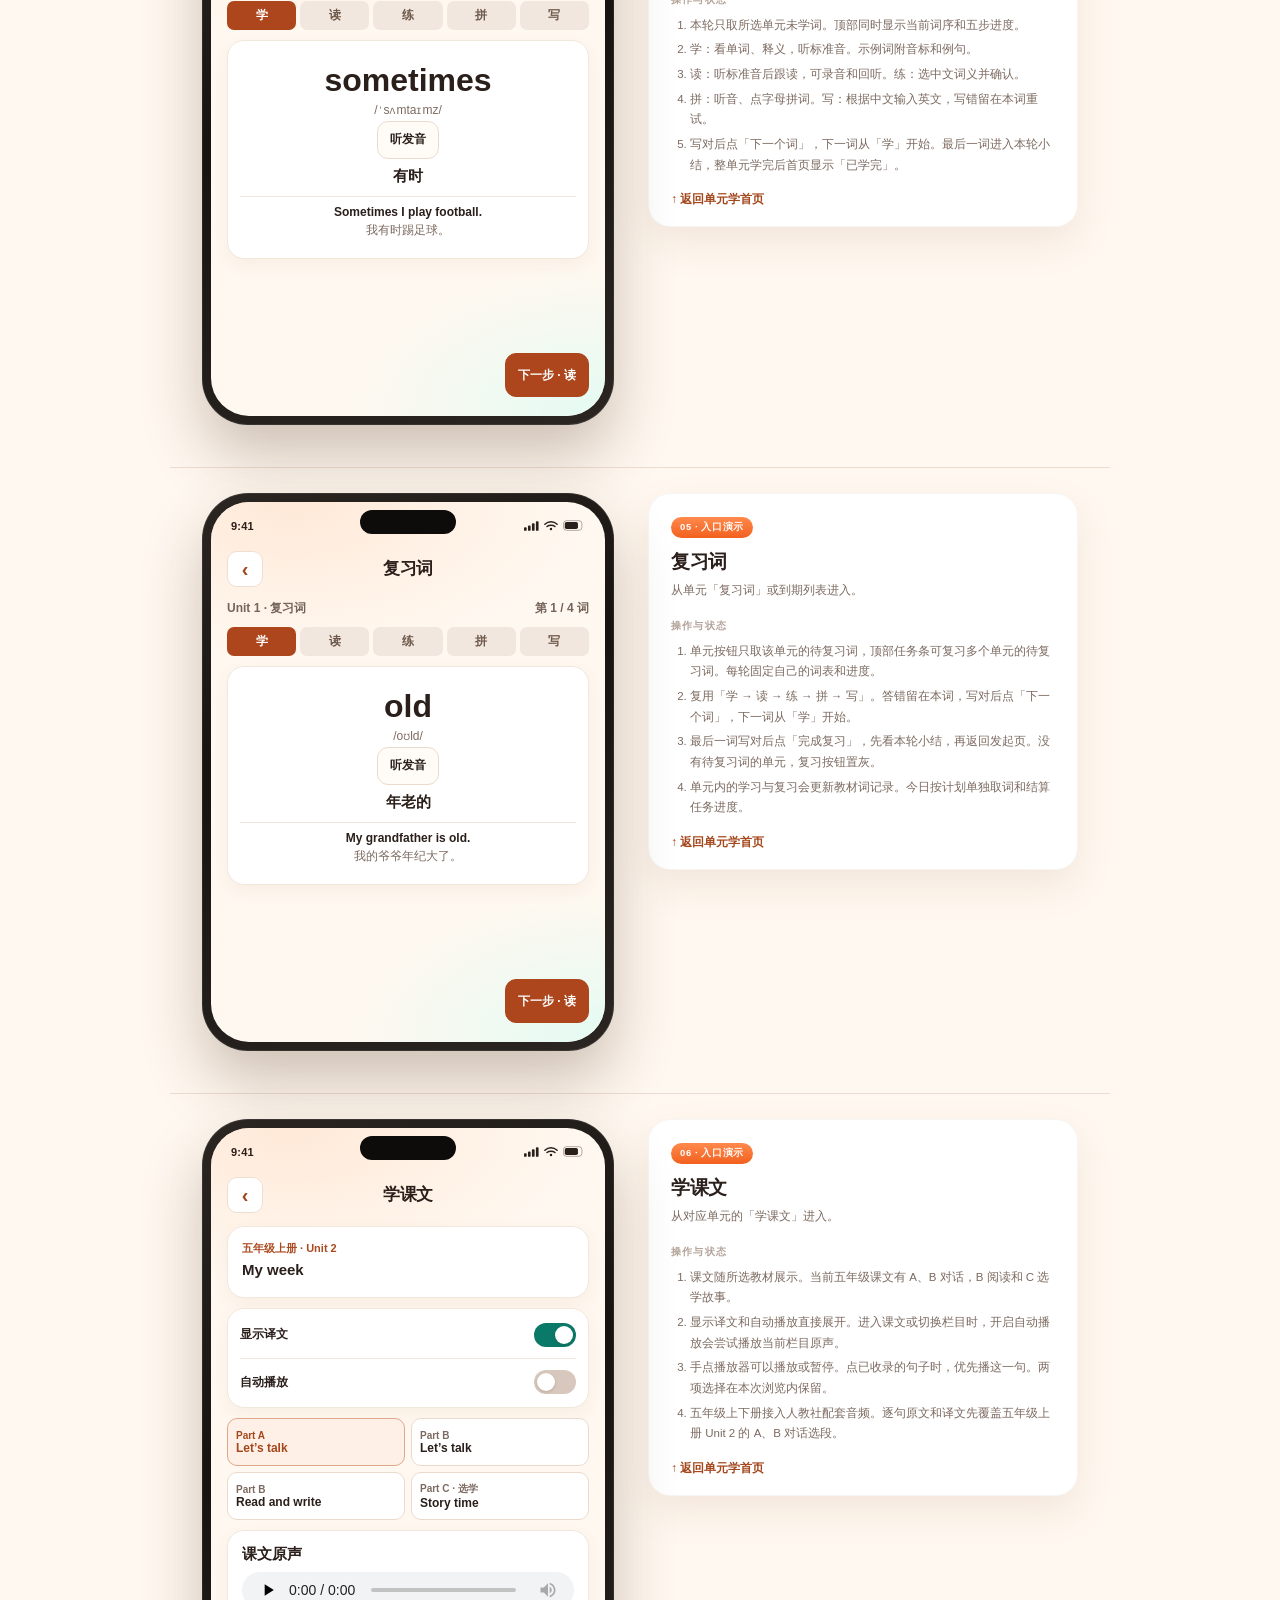
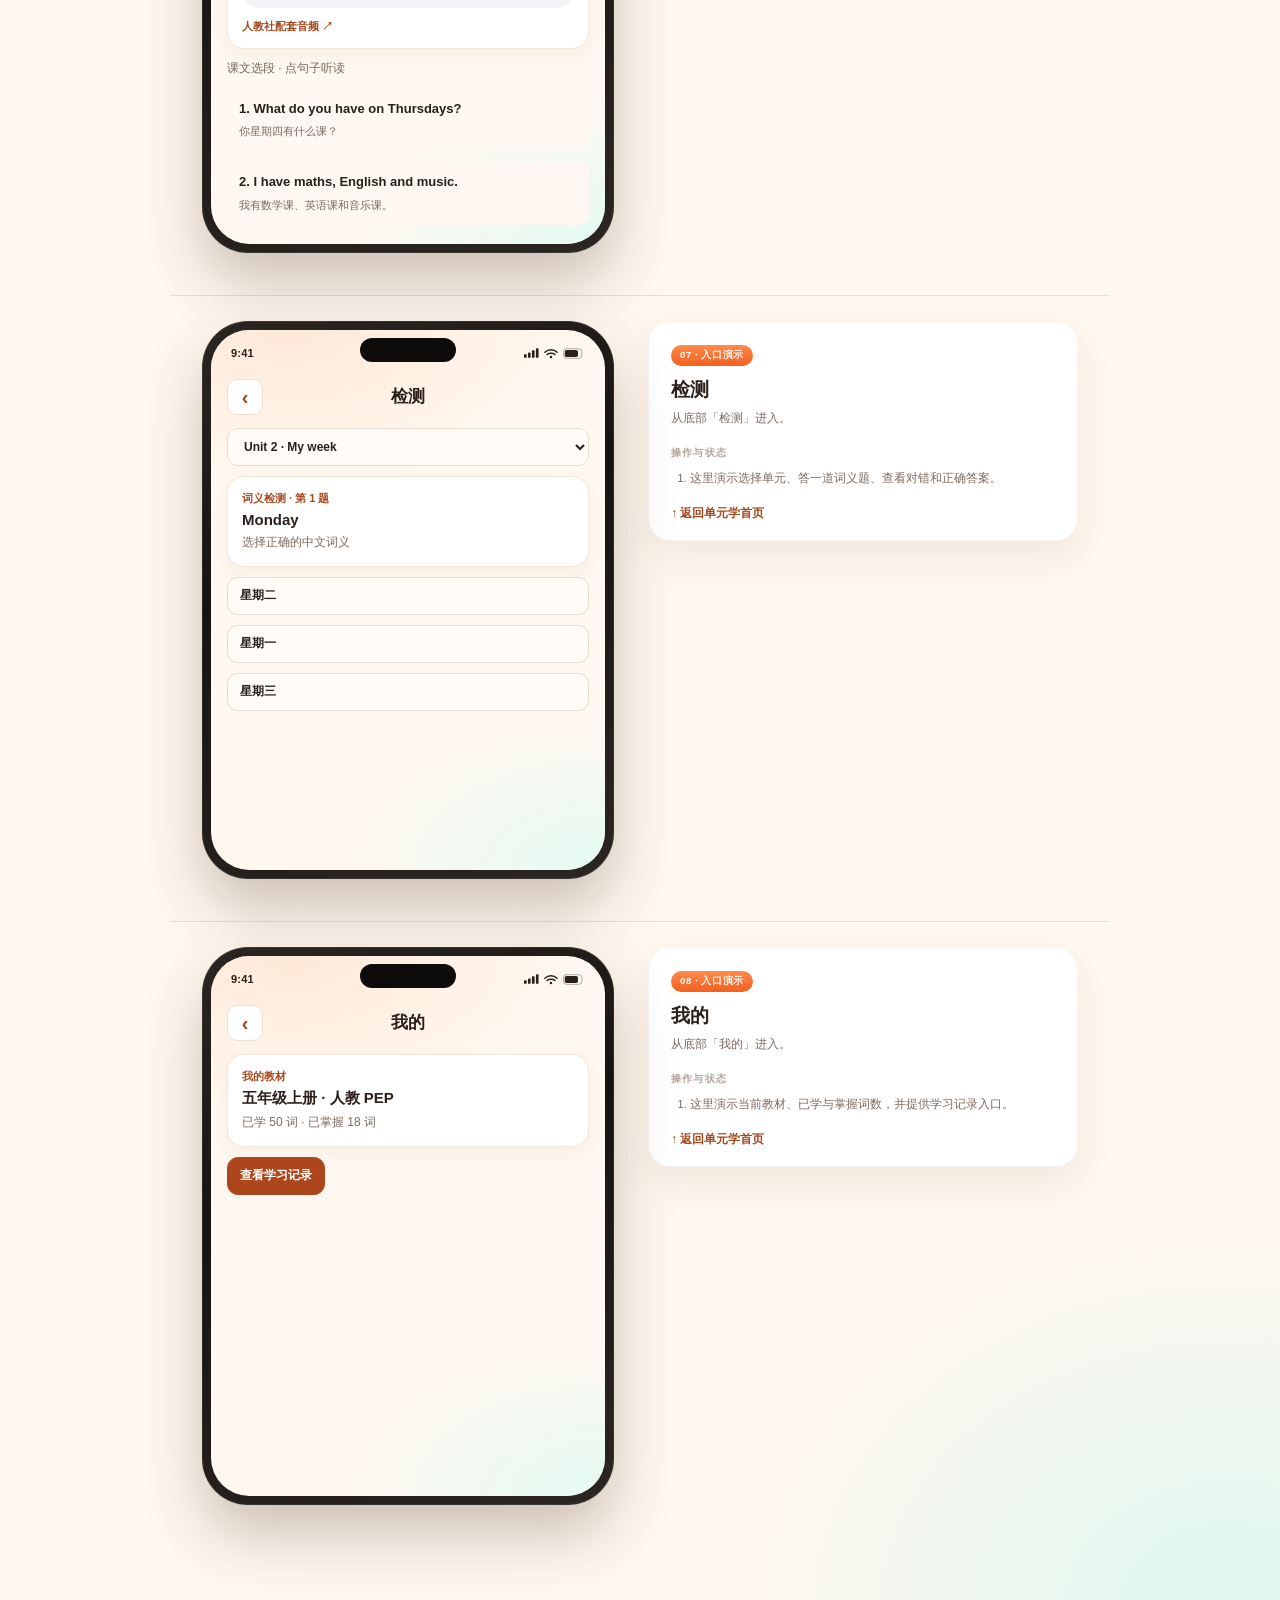
==== commit 0ee5d33b: "Prioritize due reviews and use textbook lesson audio" ====
--- a/index.html
+++ b/index.html
@@ -101,10 +101,9 @@
   .u-acts{flex:none;display:flex;flex-direction:row;gap:5px}
   .u-acts button{height:28px;padding:0 9px;border-radius:9px;font-size:9px;font-weight:900;white-space:nowrap;
     display:flex;align-items:center;justify-content:center}
-  .b-learn{background:linear-gradient(180deg,#FF8A4C,#F2601F);color:#fff;box-shadow:0 3px 8px rgba(220,90,30,.20)}
-  .b-review{background:#fff;color:var(--orange-deep);border:1.2px solid #FFD2BC}
-  .b-review.main{background:linear-gradient(180deg,#FF8A4C,#F2601F);color:#fff;border:0;box-shadow:0 3px 8px rgba(220,90,30,.20)}
-  .b-text{background:#fff;color:var(--mint-deep);border:1.2px solid #BFEDE2}
+  .u-acts button{background:#fff;color:var(--ink-2);border:1px solid #EADACD}
+  .u-acts .b-review.main{background:#E7F7F0;color:#126C5B;border-color:#A4DBCA}
+  .due[hidden]{display:none}
   .u-acts button.off{color:#C9BDB3;border-color:#EFE5DB;background:#FBF7F3;box-shadow:none}
 
   .tip{font-size:9px;font-weight:800;color:#A9978B;line-height:1.6;margin:10px 4px 2px}
@@ -143,15 +142,14 @@
     .note{max-width:412px;width:100%}
   }
 </style>
-<link rel="stylesheet" href="unit-flows.css?v=4">
+<link rel="stylesheet" href="unit-flows.css?v=5">
 </head>
 <body>
 
 <div class="head">
   <div class="kick">单元学 TAB · 最终方案</div>
   <h1>按单元学词、复习词、学课文</h1>
-  <p>一个单元一枚圆圈进度，三个动作固定在右侧。学完的单元「学词」置灰、「复习词」自动变成主按钮；
-    没学过的单元「复习词」置灰。点手机里的入口，查看下方对应的手机图和说明卡。</p>
+  <p>一个单元一枚圆圈进度，三个动作固定在右侧。有待复习词时显示任务条，并轻微凸显对应单元的「复习词」。点手机里的入口，查看下方对应的手机图和说明卡。</p>
   <nav id="flow-index" aria-label="入口目录"></nav>
 </div>
 
@@ -218,13 +216,14 @@
       <li><b>数据在左</b>：已学 / 掌握 / 未学横排，跟单元名同一列对齐</li>
       <li><b>三个动作在右</b>：学词、复习词、学课文，固定位置不跳动</li>
       <li><b>教材卡</b>：从右上角切换教材，先选年级，再选学期</li>
+      <li><b>复习提醒</b>：有待复习词时出现，全部复习后自动收起</li>
     </ul>
 
     <h3>按钮状态</h3>
     <div class="rows">
-      <div class="row"><span class="sw l">学词</span><span class="txt">本单元还没学的词；学完变成灰色「已学完」</span></div>
-      <div class="row"><span class="sw r">复习词</span><span class="txt">只排本单元已学的词；一个都没学过就置灰</span></div>
-      <div class="row"><span class="sw t">学课文</span><span class="txt">本单元课文页，点句听读</span></div>
+      <div class="row"><span class="sw l">学词</span><span class="txt">学本单元未学的词，学完显示「已学完」</span></div>
+      <div class="row"><span class="sw r">复习词</span><span class="txt">本单元有待复习词时可点击，否则置灰</span></div>
+      <div class="row"><span class="sw t">学课文</span><span class="txt">按教材栏目打开课文，可手点播放</span></div>
     </div>
 
     <div class="foot">圆圈颜色：100% 薄荷绿、其它橙色、0% 浅灰空圈。<br>
@@ -234,7 +233,8 @@
 </div>
 
 <main id="flow-gallery" aria-label="单元学入口演示"></main>
-<script src="word-practice.js?v=1"></script>
-<script src="unit-flows.js?v=4"></script>
+<script src="pep-lessons.js?v=1"></script>
+<script src="word-practice.js?v=2"></script>
+<script src="unit-flows.js?v=5"></script>
 </body>
 </html>
--- a/unit-flows.css
+++ b/unit-flows.css
@@ -59,11 +59,8 @@
 .reading-settings{padding:2px 12px}
 .reading-setting{display:flex;align-items:center;justify-content:space-between;gap:10px;min-height:47px;font-size:12px;font-weight:800}
 .reading-setting+.reading-setting{border-top:1px solid #F3E6DA;cursor:pointer}
-.reading-segments{display:grid;grid-template-columns:repeat(2,1fr);gap:2px;padding:3px;border-radius:10px;background:#F2E7DE}
-.reading-segments label,.reading-switch{position:relative;cursor:pointer}
-.reading-segments input,.reading-switch input{position:absolute;width:1px;height:1px;opacity:0}
-.reading-segments label span{display:grid;place-items:center;min-width:46px;min-height:30px;border-radius:7px;color:#6B594D}
-.reading-segments input:checked+span{background:#FFF;color:#A4471C;box-shadow:0 1px 4px #4C2E1315}
+.reading-switch{position:relative;cursor:pointer}
+.reading-switch input{position:absolute;width:1px;height:1px;opacity:0}
 .reading-switch span{display:block;width:42px;height:24px;padding:3px;border-radius:999px;background:#D7C7BC}
 .reading-switch span::before{content:'';display:block;width:18px;height:18px;border-radius:50%;background:#FFF;box-shadow:0 1px 3px #42220F30}
 .reading-switch input:checked+span{background:#0B7968}
@@ -157,3 +154,13 @@
   .u-acts{grid-template-columns:repeat(3,39px)}
   .record-filters button{font-size:10px}
 }
+
+.lesson-parts{display:grid;grid-template-columns:repeat(2,minmax(0,1fr));gap:6px}
+.lesson-part{min-height:48px;padding:5px 8px;border-radius:10px;border:1px solid #EADACD;background:#FFF;text-align:left}
+.lesson-part b,.lesson-part span{display:block}
+.lesson-part b{color:var(--ink-2);font-size:10px}
+.lesson-part span{font-size:12px;font-weight:800}
+.lesson-part[aria-pressed=true]{background:#FFF0E7;border-color:#E0A88A;color:#A4471C}
+.lesson-part[aria-pressed=true] b{color:#A4471C}
+.lesson-audio audio{display:block;width:100%;height:36px;margin:8px 0}
+.lesson-source{color:#A4471C;font-size:11px;font-weight:750;text-decoration:none}
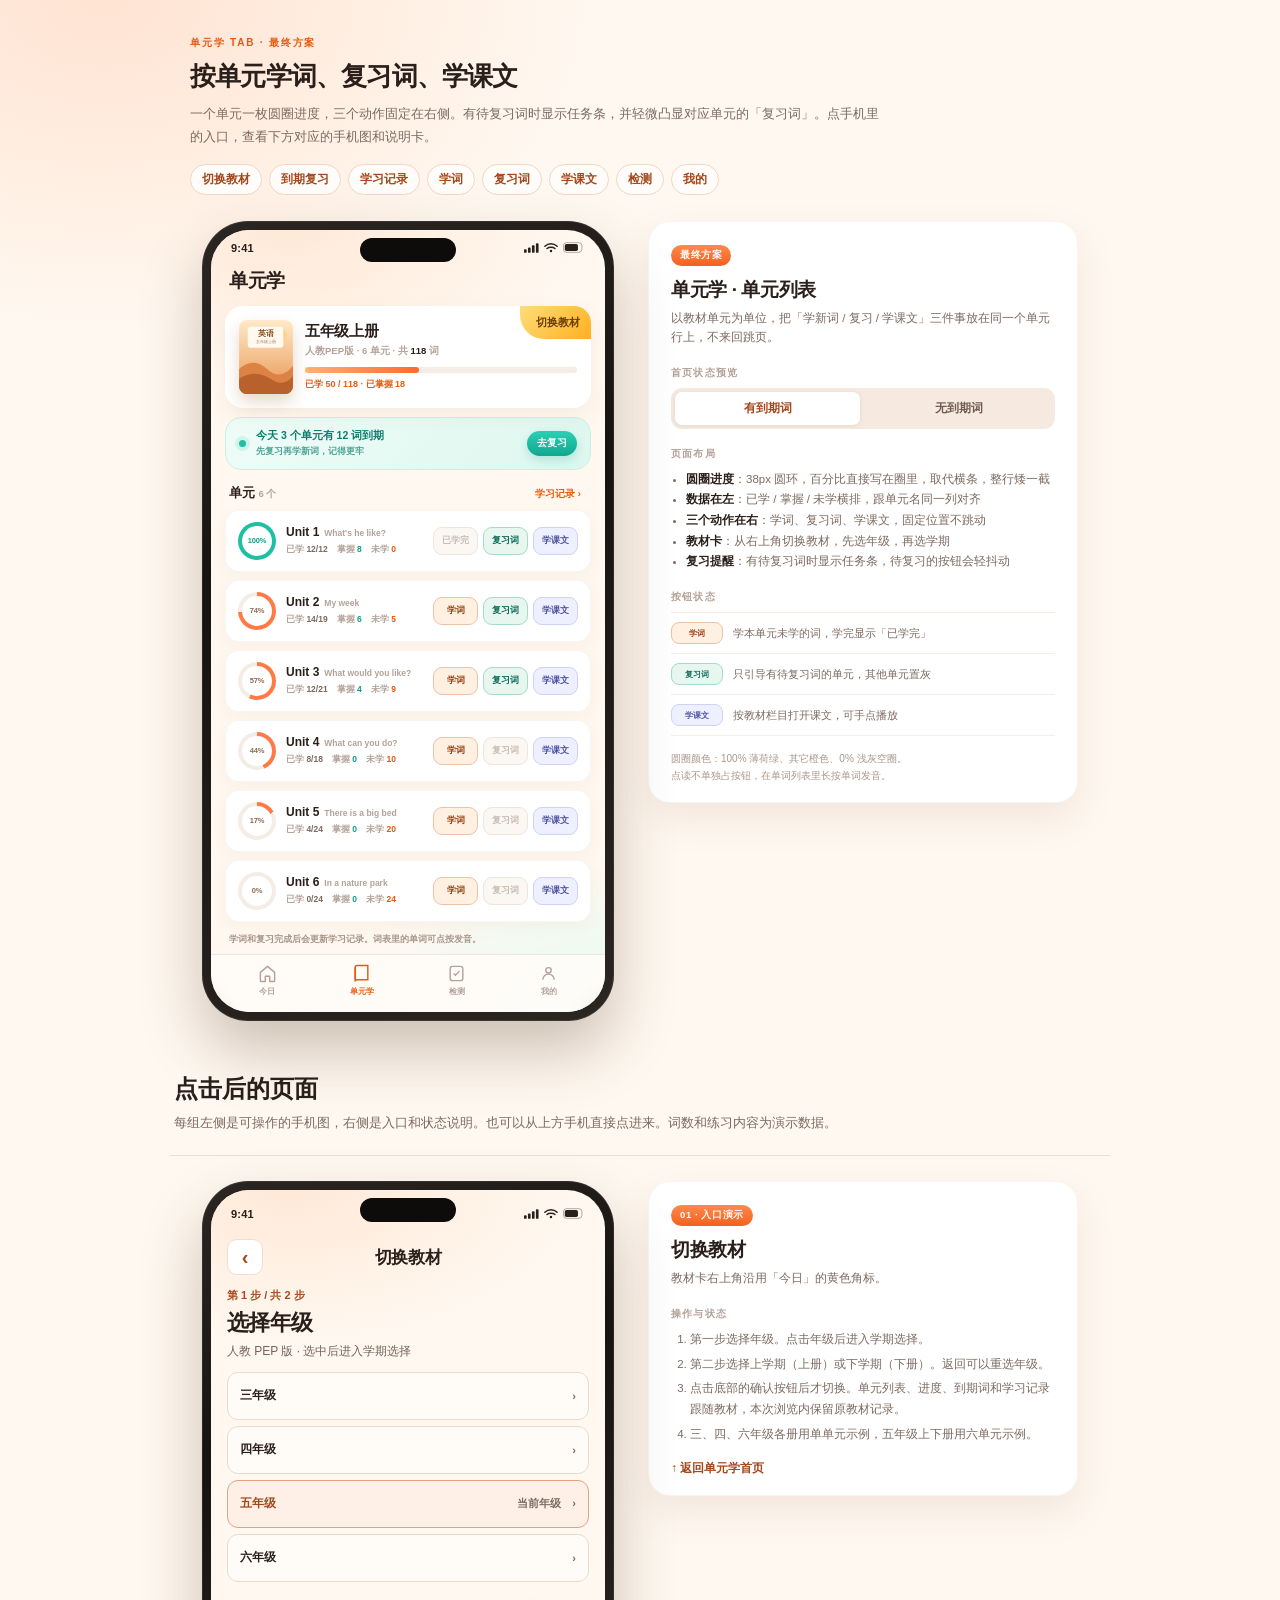
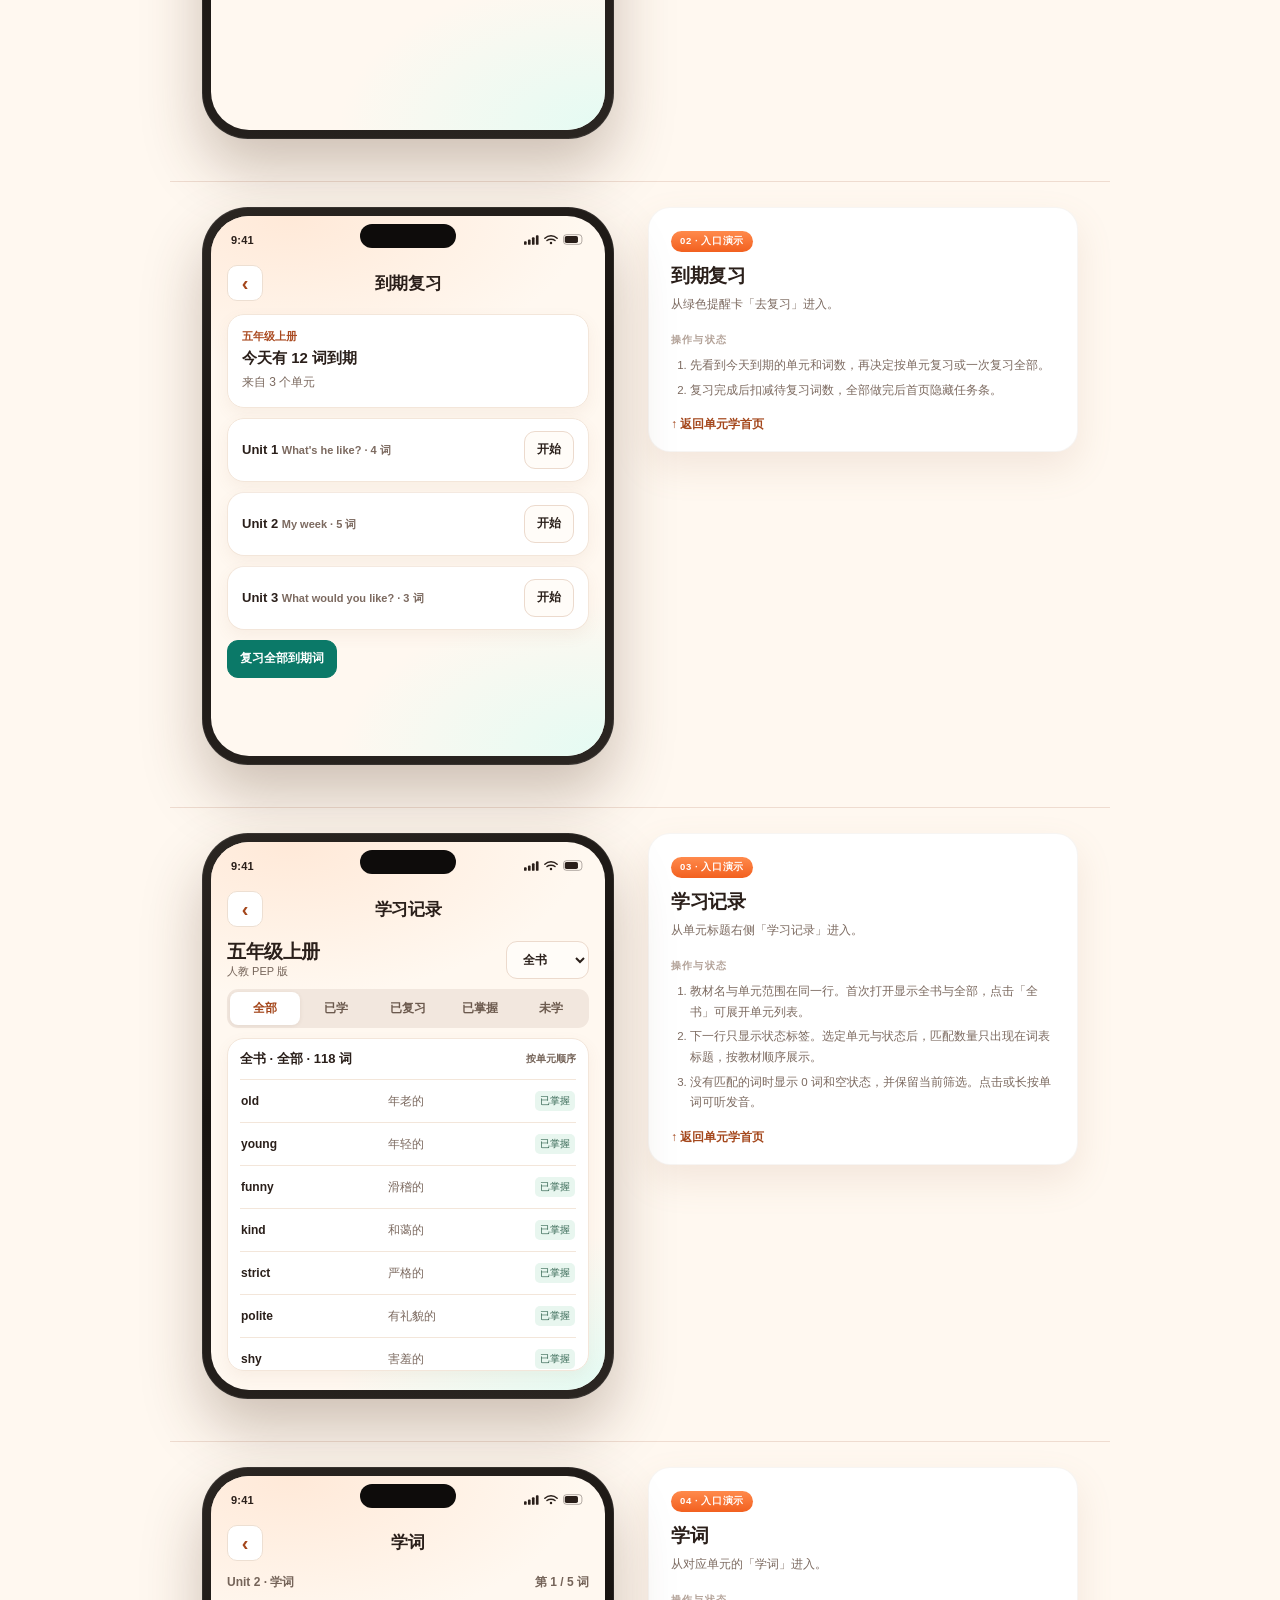
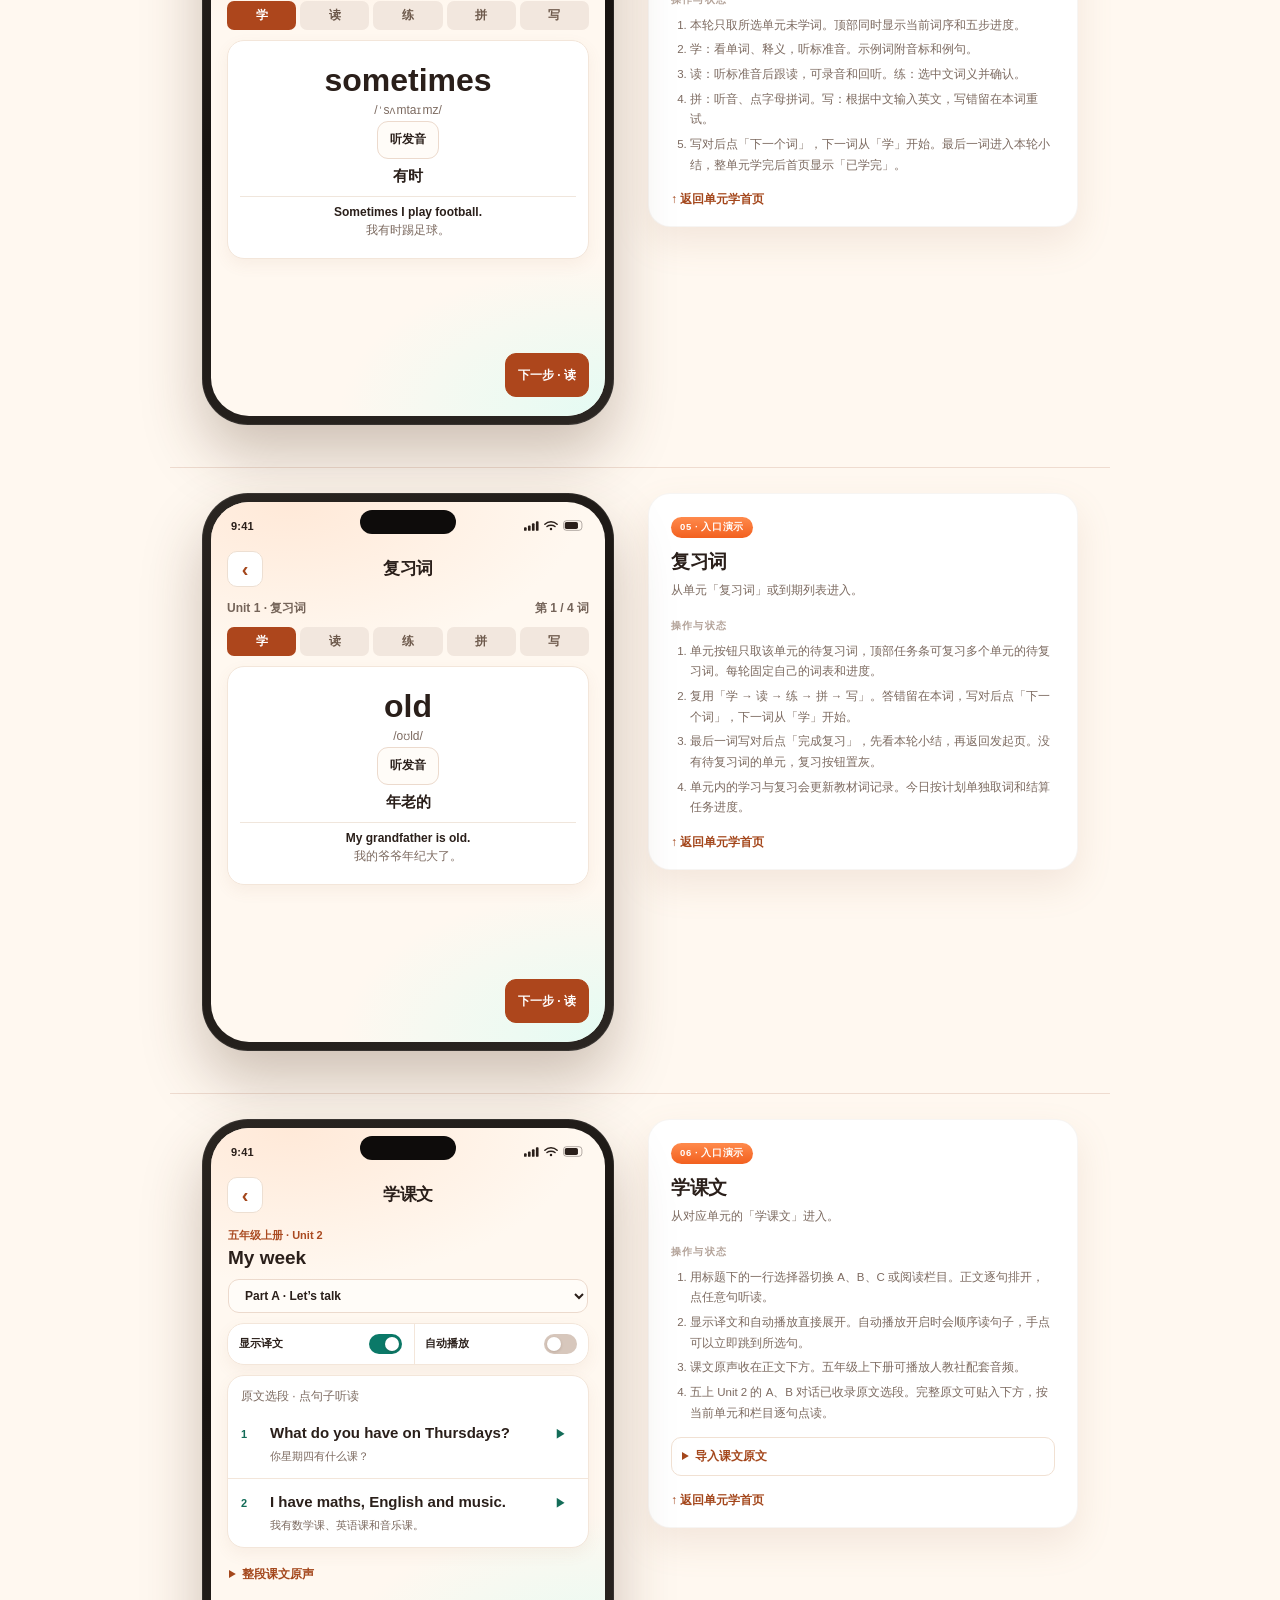
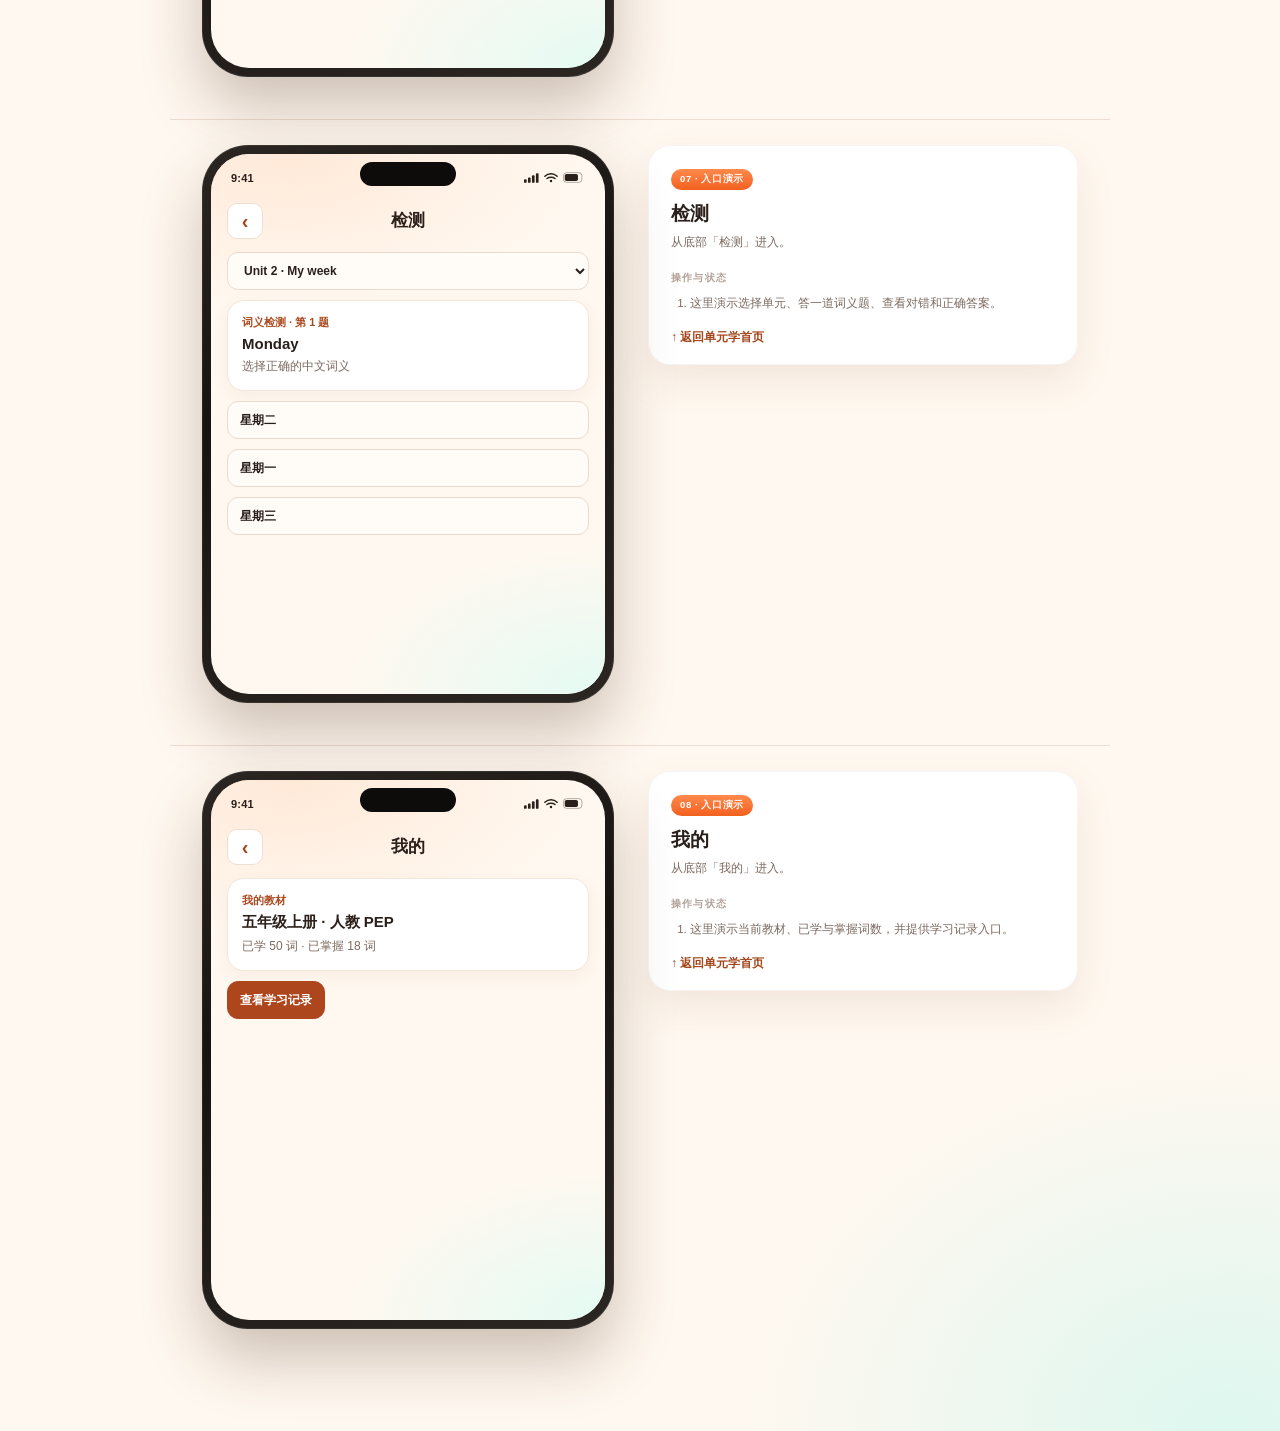
==== commit ec1fa8a0: "Preview review priority and center lessons on sentence reading" ====
--- a/index.html
+++ b/index.html
@@ -101,10 +101,12 @@
   .u-acts{flex:none;display:flex;flex-direction:row;gap:5px}
   .u-acts button{height:28px;padding:0 9px;border-radius:9px;font-size:9px;font-weight:900;white-space:nowrap;
     display:flex;align-items:center;justify-content:center}
-  .u-acts button{background:#fff;color:var(--ink-2);border:1px solid #EADACD}
+  .u-acts button{border:1px solid #EADACD}
+  .u-acts .b-learn{background:#FFF0E2;color:#954214;border-color:#EDC3A7}
+  .u-acts .b-text{background:#EEF0FF;color:#4E52A0;border-color:#CED2F4}
   .u-acts .b-review.main{background:#E7F7F0;color:#126C5B;border-color:#A4DBCA}
   .due[hidden]{display:none}
-  .u-acts button.off{color:#C9BDB3;border-color:#EFE5DB;background:#FBF7F3;box-shadow:none}
+  .u-acts button:disabled{color:#C9BDB3;border-color:#EFE5DB;background:#FBF7F3;box-shadow:none}
 
   .tip{font-size:9px;font-weight:800;color:#A9978B;line-height:1.6;margin:10px 4px 2px}
 
@@ -142,7 +144,7 @@
     .note{max-width:412px;width:100%}
   }
 </style>
-<link rel="stylesheet" href="unit-flows.css?v=5">
+<link rel="stylesheet" href="unit-flows.css?v=6">
 </head>
 <body>
 
@@ -185,7 +187,7 @@
         <div class="due">
           <span class="dot"></span>
           <div class="t"><b>今天 3 个单元有 12 词到期</b><span>先复习再学新词，记得更牢</span></div>
-          <button class="go" data-open="due">去复习</button>
+          <button class="go review-guide" data-open="due">去复习</button>
         </div>
 
         <div class="sec"><h3>单元<span>6 个</span></h3><button class="entry" data-open="records">学习记录 ›</button></div>
@@ -210,19 +212,24 @@
     <h2>单元学 · 单元列表</h2>
     <p class="sub">以教材单元为单位，把「学新词 / 复习 / 学课文」三件事放在同一个单元行上，不来回跳页。</p>
 
-    <h3>这版做了什么</h3>
+    <h3>首页状态预览</h3>
+    <div class="home-preview" role="group" aria-label="首页状态">
+      <button type="button" data-review-preview="due" aria-pressed="true">有到期词</button>
+      <button type="button" data-review-preview="none" aria-pressed="false">无到期词</button>
+    </div>
+    <h3>页面布局</h3>
     <ul>
       <li><b>圆圈进度</b>：38px 圆环，百分比直接写在圈里，取代横条，整行矮一截</li>
       <li><b>数据在左</b>：已学 / 掌握 / 未学横排，跟单元名同一列对齐</li>
       <li><b>三个动作在右</b>：学词、复习词、学课文，固定位置不跳动</li>
       <li><b>教材卡</b>：从右上角切换教材，先选年级，再选学期</li>
-      <li><b>复习提醒</b>：有待复习词时出现，全部复习后自动收起</li>
+      <li><b>复习提醒</b>：有待复习词时显示任务条，待复习的按钮会轻抖动</li>
     </ul>
 
     <h3>按钮状态</h3>
     <div class="rows">
       <div class="row"><span class="sw l">学词</span><span class="txt">学本单元未学的词，学完显示「已学完」</span></div>
-      <div class="row"><span class="sw r">复习词</span><span class="txt">本单元有待复习词时可点击，否则置灰</span></div>
+      <div class="row"><span class="sw r">复习词</span><span class="txt">只引导有待复习词的单元，其他单元置灰</span></div>
       <div class="row"><span class="sw t">学课文</span><span class="txt">按教材栏目打开课文，可手点播放</span></div>
     </div>
 
@@ -235,6 +242,6 @@
 <main id="flow-gallery" aria-label="单元学入口演示"></main>
 <script src="pep-lessons.js?v=1"></script>
 <script src="word-practice.js?v=2"></script>
-<script src="unit-flows.js?v=5"></script>
+<script src="unit-flows.js?v=6"></script>
 </body>
 </html>
--- a/unit-flows.css
+++ b/unit-flows.css
@@ -56,15 +56,15 @@
 .flow-line[aria-pressed=true]{background:#E3F7EF;color:#0B6A5C}
 .flow-line span{display:block;font-size:11px;font-weight:500;color:var(--ink-2);margin-top:4px}
 .flow-line .line-translation[hidden]{display:none}
-.reading-settings{padding:2px 12px}
-.reading-setting{display:flex;align-items:center;justify-content:space-between;gap:10px;min-height:47px;font-size:12px;font-weight:800}
-.reading-setting+.reading-setting{border-top:1px solid #F3E6DA;cursor:pointer}
+.reading-settings{display:grid;grid-template-columns:repeat(2,minmax(0,1fr));gap:12px;padding:0 11px}
+.reading-setting{display:flex;align-items:center;justify-content:space-between;gap:10px;min-height:40px;font-size:11px;font-weight:800;cursor:pointer}
+.reading-setting+.reading-setting{border-left:1px solid #F3E6DA;padding-left:10px}
 .reading-switch{position:relative;cursor:pointer}
 .reading-switch input{position:absolute;width:1px;height:1px;opacity:0}
-.reading-switch span{display:block;width:42px;height:24px;padding:3px;border-radius:999px;background:#D7C7BC}
-.reading-switch span::before{content:'';display:block;width:18px;height:18px;border-radius:50%;background:#FFF;box-shadow:0 1px 3px #42220F30}
+.reading-switch span{display:block;width:33px;height:20px;padding:3px;border-radius:999px;background:#D7C7BC}
+.reading-switch span::before{content:'';display:block;width:14px;height:14px;border-radius:50%;background:#FFF;box-shadow:0 1px 3px #42220F30}
 .reading-switch input:checked+span{background:#0B7968}
-.reading-switch input:checked+span::before{transform:translateX(18px)}
+.reading-switch input:checked+span::before{transform:translateX(13px)}
 .reading-setting input:focus-visible+span{outline:2px solid #0C8270;outline-offset:2px}
 .flow-feedback{min-height:20px;font-size:12px;color:#0B7968;font-weight:800}
 .tab:disabled{cursor:default}
@@ -155,12 +155,43 @@
   .record-filters button{font-size:10px}
 }
 
-.lesson-parts{display:grid;grid-template-columns:repeat(2,minmax(0,1fr));gap:6px}
-.lesson-part{min-height:48px;padding:5px 8px;border-radius:10px;border:1px solid #EADACD;background:#FFF;text-align:left}
-.lesson-part b,.lesson-part span{display:block}
-.lesson-part b{color:var(--ink-2);font-size:10px}
-.lesson-part span{font-size:12px;font-weight:800}
-.lesson-part[aria-pressed=true]{background:#FFF0E7;border-color:#E0A88A;color:#A4471C}
-.lesson-part[aria-pressed=true] b{color:#A4471C}
-.lesson-audio audio{display:block;width:100%;height:36px;margin:8px 0}
+/* The brief nudge follows the Today tab's CTA pulse. */
+.review-guide{animation:review-guide 2.6s cubic-bezier(.4,0,.3,1) infinite}
+.unit:nth-child(2) .review-guide{animation-delay:.23s}
+.unit:nth-child(3) .review-guide{animation-delay:.46s}
+@keyframes review-guide{
+  0%,24%,100%{transform:none}
+  6%{transform:translateX(-1.5px) scale(1.04)}
+  12%{transform:translateX(1.5px) scale(1.04)}
+  18%{transform:translateX(-1px)}
+}
+@media(prefers-reduced-motion:reduce){.review-guide{animation:none}}
+.home-preview{display:grid;grid-template-columns:repeat(2,minmax(0,1fr));gap:6px;border-radius:11px;background:#F6EAE0;padding:4px}
+.home-preview button{padding:8px 5px;border-radius:7px;color:#705D51;font-size:12px;font-weight:800}
+.home-preview button[aria-pressed=true]{color:#A4471C;background:#FFF;box-shadow:0 1px 5px #4C2E1318}
+.home-preview button:focus-visible,.lesson-import summary:focus-visible{outline:2px solid #0C8270;outline-offset:2px}
+.note .row .sw.l{background:#FFF0E2;color:#954214;border:1px solid #EDC3A7}
+.note .row .sw.r{background:#E7F7F0;color:#126C5B;border:1px solid #A4DBCA}
+.note .row .sw.t{background:#EEF0FF;color:#4E52A0;border:1px solid #CED2F4}
+
+.lesson-heading{padding:2px 1px 0}
+.lesson-heading .flow-eyebrow{margin-bottom:3px}
+.lesson-heading h4{font-size:19px;line-height:1.3}
+.lesson-heading .lesson-picker{margin-top:8px;width:100%;min-height:34px;padding-block:6px}
+.lesson-transcript{padding:1px 0;min-height:135px}
+.lesson-transcript .flow-caption{padding:10px 13px 4px}
+.lesson-transcript .flow-line{display:grid;grid-template-columns:22px minmax(0,1fr) 20px;align-items:start;gap:7px;background:transparent;border-radius:0;padding:12px 13px}
+.lesson-transcript .flow-line+.flow-line{border-top:1px solid #F3E6DA}
+.lesson-transcript .flow-line b{font-size:15px;line-height:1.5;overflow-wrap:anywhere}
+.lesson-transcript .flow-line .line-count,.lesson-transcript .flow-line .line-play{font-size:11px;font-weight:800;color:#136C58;margin-top:4px}
+.lesson-transcript .flow-line[aria-pressed=true]{background:#E7F7F0}
+.lesson-empty{padding:16px 13px}
+.lesson-empty .flow-button{margin-top:10px}
+.lesson-audio{padding:8px 2px}
+.lesson-audio summary,.lesson-import summary{color:#A4471C;font-size:12px;font-weight:800;cursor:pointer}
+.lesson-audio audio{display:block;width:100%;height:34px;margin:6px 0}
 .lesson-source{color:#A4471C;font-size:11px;font-weight:750;text-decoration:none}
+.lesson-import{margin-top:14px;padding:10px;border:1px solid #F1E1D3;border-radius:10px}
+.lesson-import form{display:grid;gap:7px;margin-top:9px}
+.lesson-import textarea{width:100%;min-height:116px;padding:8px;border:1px solid #E7D1BF;border-radius:8px;color:var(--ink);font:12px/1.55 var(--font);resize:vertical}
+.lesson-import-feedback{min-height:16px;font-size:11px;color:#136C58}
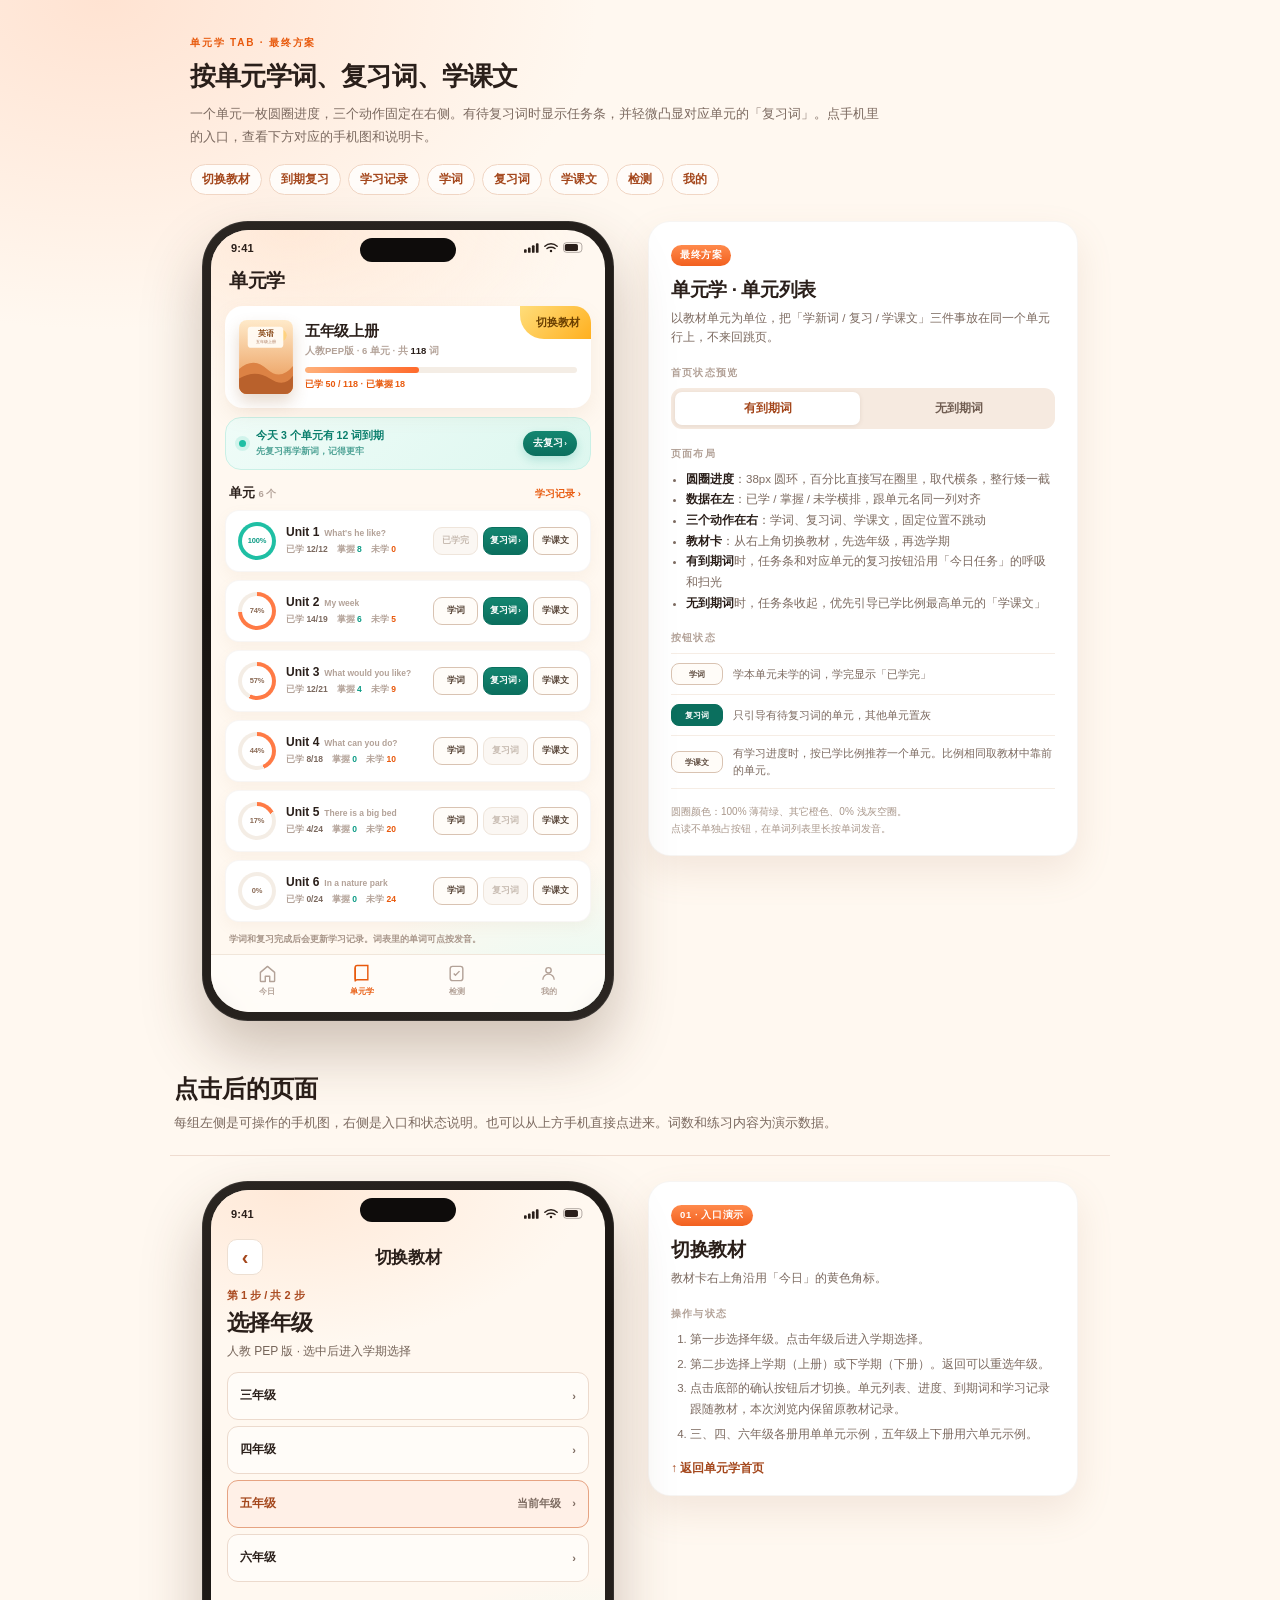
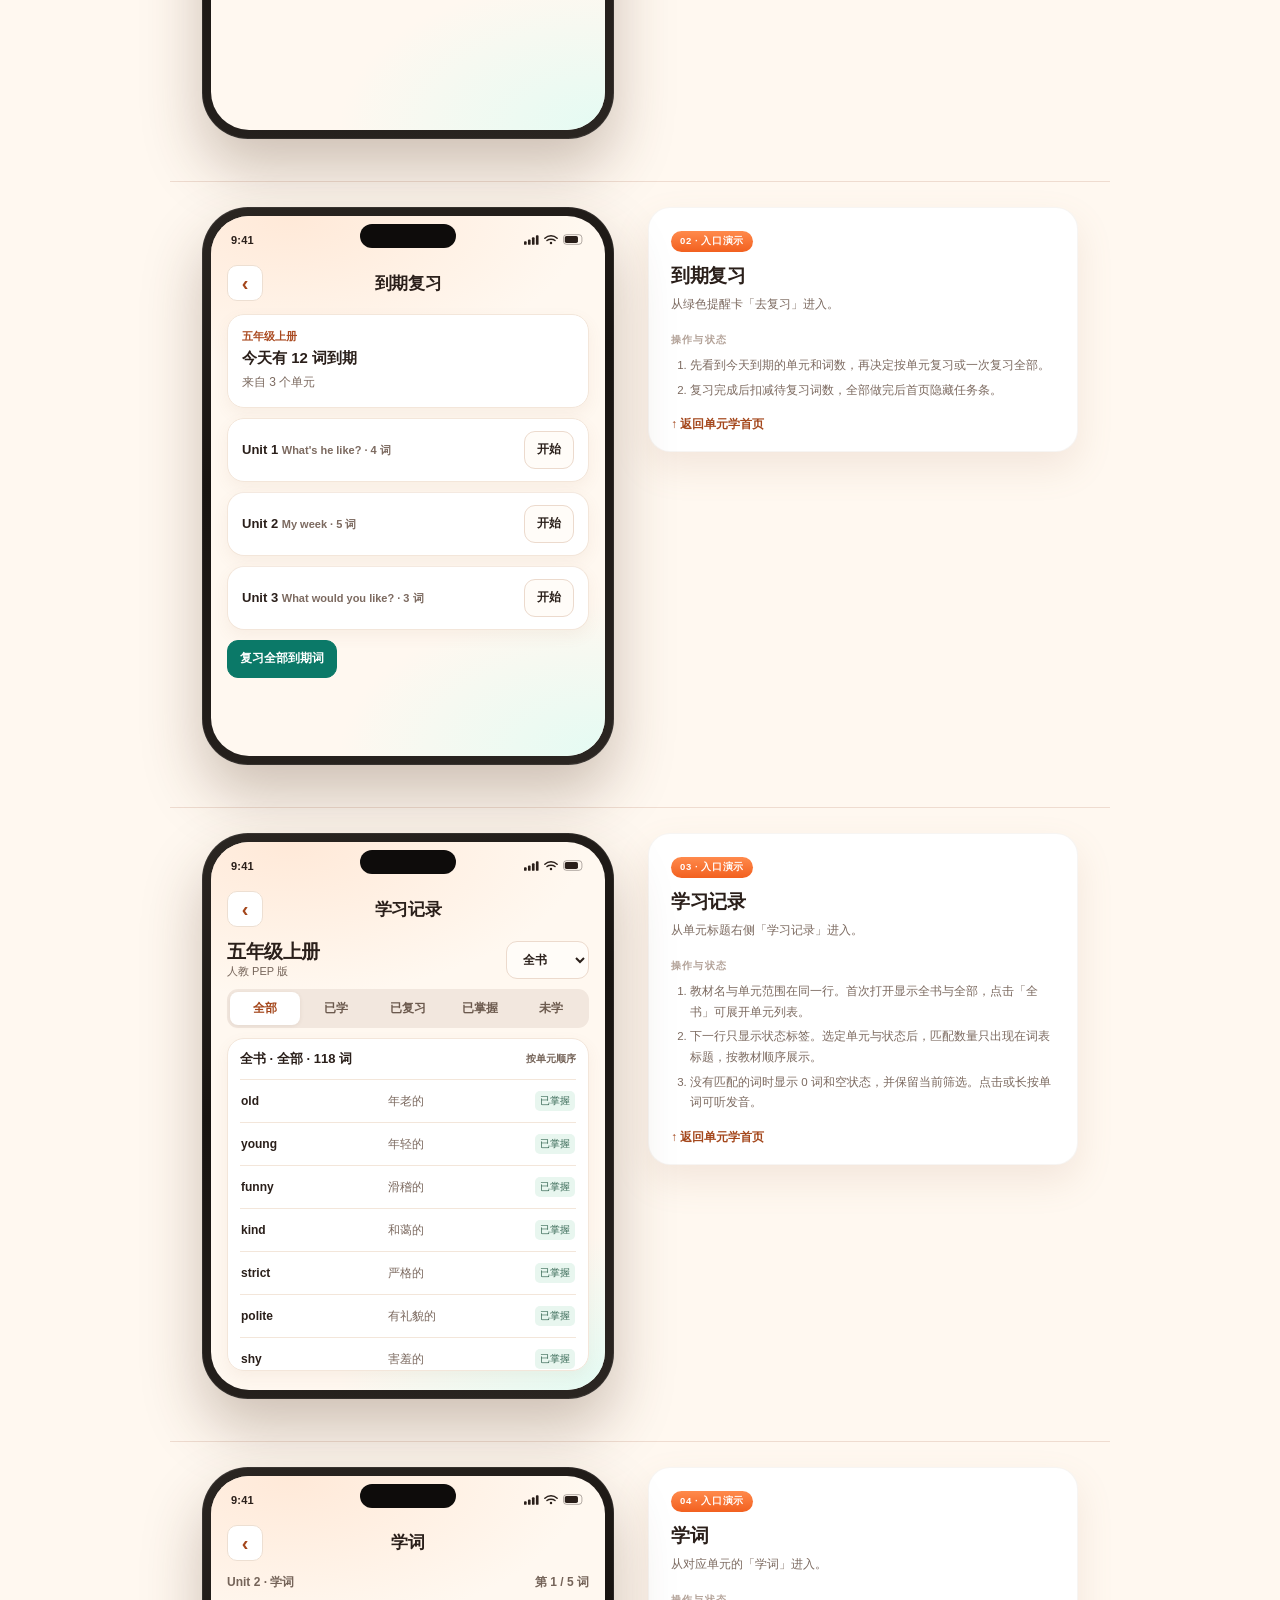
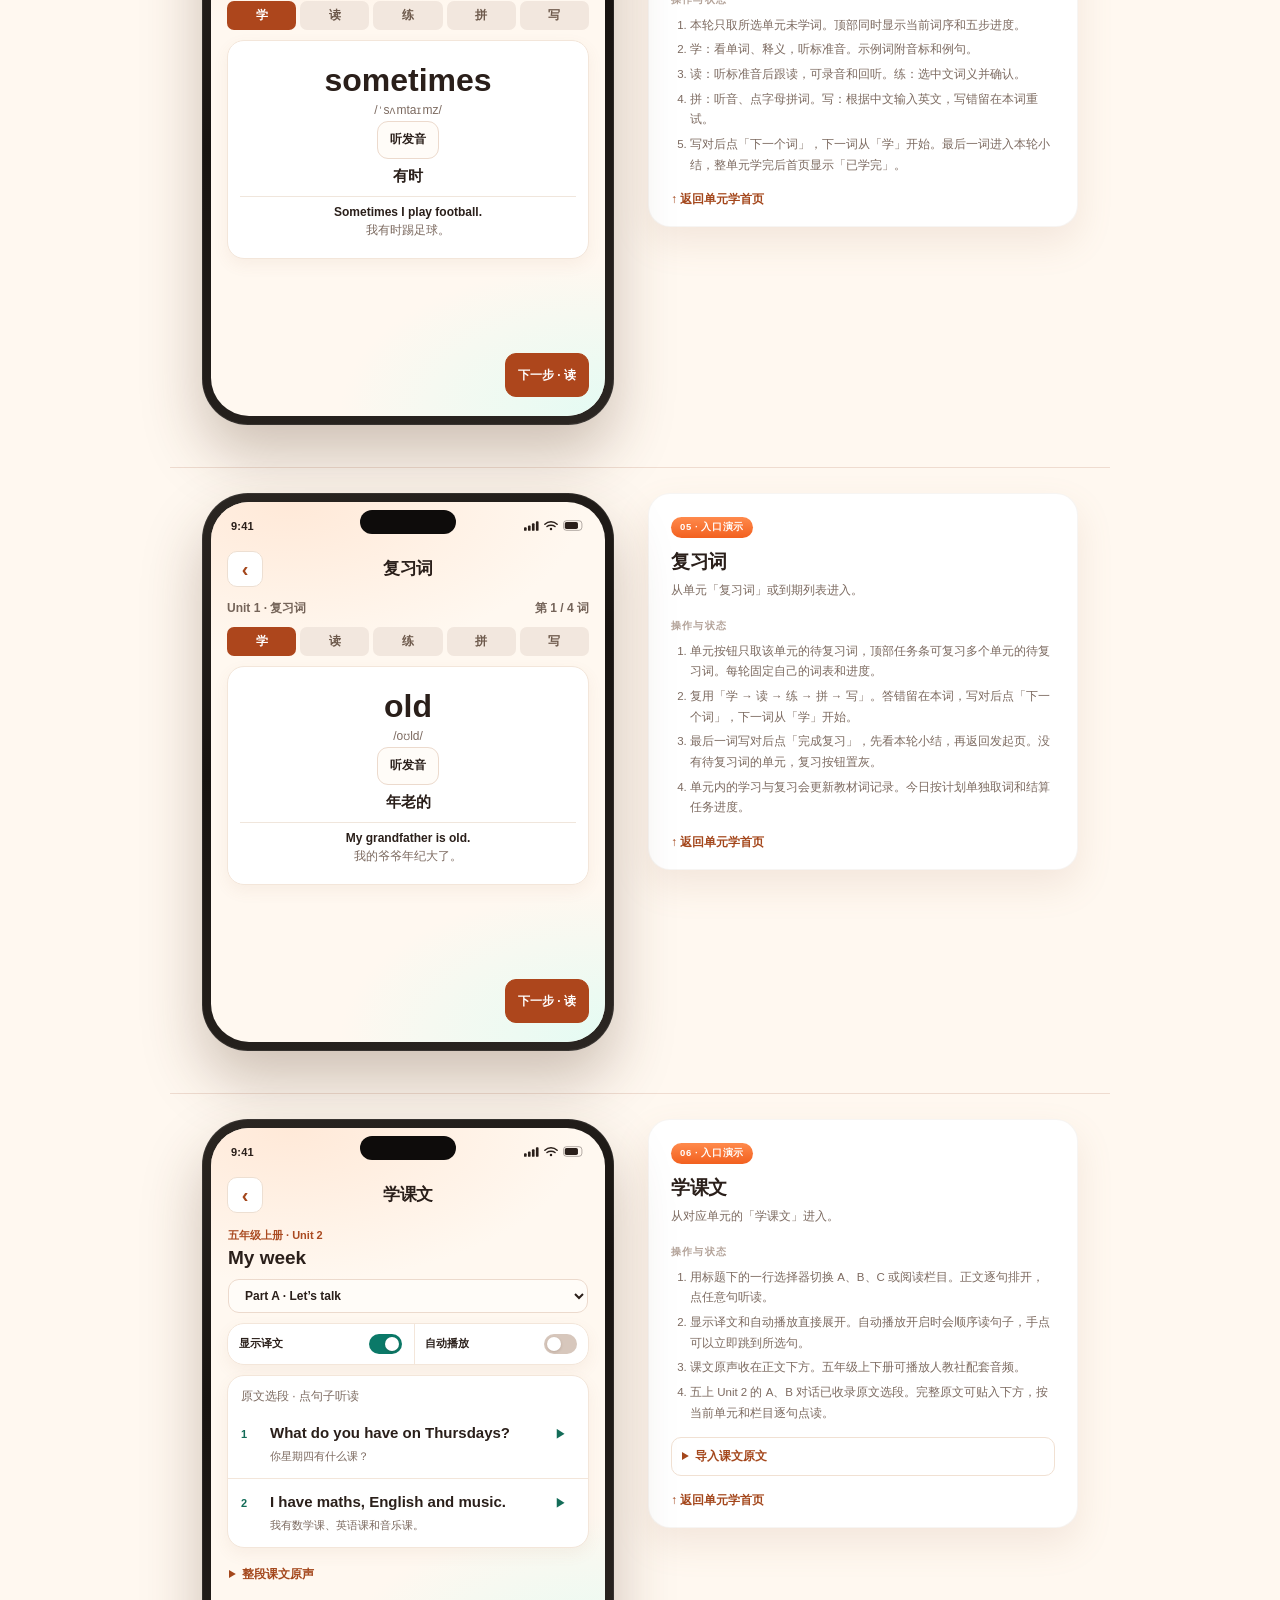
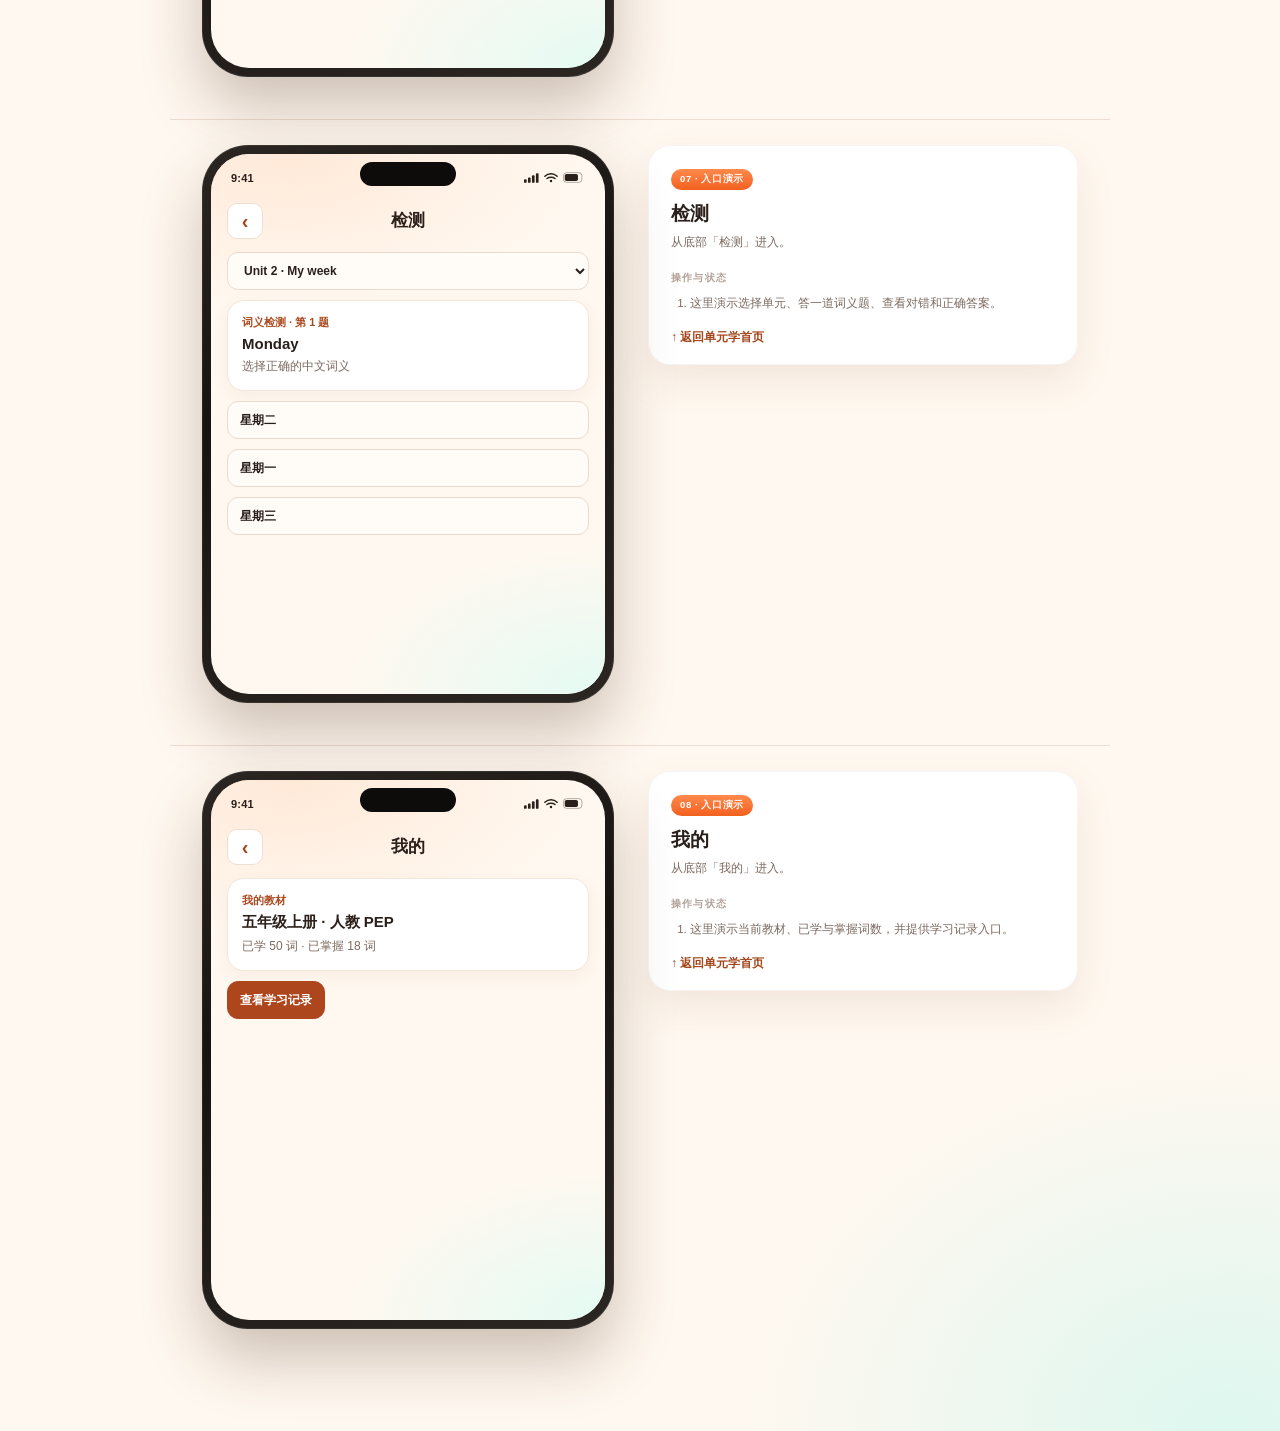
==== commit fa8f3165: "Match Today button motion and guide the next lesson" ====
--- a/index.html
+++ b/index.html
@@ -101,10 +101,7 @@
   .u-acts{flex:none;display:flex;flex-direction:row;gap:5px}
   .u-acts button{height:28px;padding:0 9px;border-radius:9px;font-size:9px;font-weight:900;white-space:nowrap;
     display:flex;align-items:center;justify-content:center}
-  .u-acts button{border:1px solid #EADACD}
-  .u-acts .b-learn{background:#FFF0E2;color:#954214;border-color:#EDC3A7}
-  .u-acts .b-text{background:#EEF0FF;color:#4E52A0;border-color:#CED2F4}
-  .u-acts .b-review.main{background:#E7F7F0;color:#126C5B;border-color:#A4DBCA}
+  .u-acts button{background:#FFFCF8;color:#5D4A3D;border:1px solid #D9C3B2}
   .due[hidden]{display:none}
   .u-acts button:disabled{color:#C9BDB3;border-color:#EFE5DB;background:#FBF7F3;box-shadow:none}
 
@@ -132,9 +129,6 @@
   .note .row{display:flex;align-items:center;gap:10px;padding:9px 0;border-bottom:1px solid #F6EDE5}
   .note .row .sw{width:52px;height:22px;border-radius:8px;display:grid;place-items:center;
     font-size:8px;font-weight:900;flex:none}
-  .note .row .sw.l{background:linear-gradient(180deg,#FF8A4C,#F2601F);color:#fff}
-  .note .row .sw.r{background:#fff;border:1.2px solid #FFD2BC;color:var(--orange-deep)}
-  .note .row .sw.t{background:#fff;border:1.2px solid #BFEDE2;color:var(--mint-deep)}
   .note .row .txt{font-size:10.5px;line-height:1.6;color:var(--ink-2)}
   .note .row .txt b{color:var(--ink)}
   .note .foot{margin-top:14px;font-size:10px;color:#A9978B;line-height:1.7}
@@ -144,7 +138,7 @@
     .note{max-width:412px;width:100%}
   }
 </style>
-<link rel="stylesheet" href="unit-flows.css?v=6">
+<link rel="stylesheet" href="unit-flows.css?v=7">
 </head>
 <body>
 
@@ -187,7 +181,7 @@
         <div class="due">
           <span class="dot"></span>
           <div class="t"><b>今天 3 个单元有 12 词到期</b><span>先复习再学新词，记得更牢</span></div>
-          <button class="go review-guide" data-open="due">去复习</button>
+          <button class="go task-guide guide-review" data-open="due"><span>去复习</span><span class="guide-arrow" aria-hidden="true">›</span></button>
         </div>
 
         <div class="sec"><h3>单元<span>6 个</span></h3><button class="entry" data-open="records">学习记录 ›</button></div>
@@ -223,14 +217,15 @@
       <li><b>数据在左</b>：已学 / 掌握 / 未学横排，跟单元名同一列对齐</li>
       <li><b>三个动作在右</b>：学词、复习词、学课文，固定位置不跳动</li>
       <li><b>教材卡</b>：从右上角切换教材，先选年级，再选学期</li>
-      <li><b>复习提醒</b>：有待复习词时显示任务条，待复习的按钮会轻抖动</li>
+      <li><b>有到期词</b>时，任务条和对应单元的复习按钮沿用「今日任务」的呼吸和扫光</li>
+      <li><b>无到期词</b>时，任务条收起，优先引导已学比例最高单元的「学课文」</li>
     </ul>
 
     <h3>按钮状态</h3>
     <div class="rows">
       <div class="row"><span class="sw l">学词</span><span class="txt">学本单元未学的词，学完显示「已学完」</span></div>
       <div class="row"><span class="sw r">复习词</span><span class="txt">只引导有待复习词的单元，其他单元置灰</span></div>
-      <div class="row"><span class="sw t">学课文</span><span class="txt">按教材栏目打开课文，可手点播放</span></div>
+      <div class="row"><span class="sw t">学课文</span><span class="txt">有学习进度时，按已学比例推荐一个单元。比例相同取教材中靠前的单元。</span></div>
     </div>
 
     <div class="foot">圆圈颜色：100% 薄荷绿、其它橙色、0% 浅灰空圈。<br>
@@ -242,6 +237,6 @@
 <main id="flow-gallery" aria-label="单元学入口演示"></main>
 <script src="pep-lessons.js?v=1"></script>
 <script src="word-practice.js?v=2"></script>
-<script src="unit-flows.js?v=6"></script>
+<script src="unit-flows.js?v=7"></script>
 </body>
 </html>
--- a/unit-flows.css
+++ b/unit-flows.css
@@ -155,24 +155,44 @@
   .record-filters button{font-size:10px}
 }
 
-/* The brief nudge follows the Today tab's CTA pulse. */
-.review-guide{animation:review-guide 2.6s cubic-bezier(.4,0,.3,1) infinite}
-.unit:nth-child(2) .review-guide{animation-delay:.23s}
-.unit:nth-child(3) .review-guide{animation-delay:.46s}
-@keyframes review-guide{
-  0%,24%,100%{transform:none}
-  6%{transform:translateX(-1.5px) scale(1.04)}
-  12%{transform:translateX(1.5px) scale(1.04)}
-  18%{transform:translateX(-1px)}
-}
-@media(prefers-reduced-motion:reduce){.review-guide{animation:none}}
+/* Match the Today task buttons' pulse, sweep, and arrow timing. */
+.task-guide{
+  position:relative;overflow:hidden;display:inline-flex;align-items:center;justify-content:center;gap:1px;
+  animation:task-guide-pulse 1.8s cubic-bezier(.4,0,.3,1) infinite
+}
+.task-guide.guide-review{
+  --guide-shadow:20 160 140;--guide-glow:43 208 180;
+  background:linear-gradient(180deg,#138670,#0B6F5E);color:#FFF;border-color:#0B6F5E
+}
+.task-guide.guide-lesson{
+  --guide-shadow:232 89 12;--guide-glow:255 122 69;
+  background:linear-gradient(180deg,#C95121,#AC421A);color:#FFF;border-color:#AC421A
+}
+.u-acts .task-guide{padding-inline:2px}
+.task-guide span{position:relative;z-index:2}
+.task-guide .guide-arrow{font-size:8px;animation:task-guide-arrow 1.8s ease-in-out infinite}
+.task-guide::after{
+  content:"";position:absolute;inset:0 auto 0 0;width:24px;pointer-events:none;
+  background:linear-gradient(90deg,transparent,rgb(255 255 255 / .62),transparent);
+  transform:translateX(-26px);animation:task-guide-sweep 2.4s .5s ease-in-out infinite
+}
+@keyframes task-guide-pulse{
+  0%,100%{transform:scale(1);box-shadow:0 3px 8px rgb(var(--guide-shadow) / .24),0 0 0 0 rgb(var(--guide-glow) / .34)}
+  46%{transform:scale(1.06);box-shadow:0 9px 20px rgb(var(--guide-shadow) / .42),0 0 0 8px rgb(var(--guide-glow) / 0)}
+  72%{transform:scale(1.015)}
+}
+@keyframes task-guide-sweep{0%{transform:translateX(-26px)}34%,100%{transform:translateX(150px)}}
+@keyframes task-guide-arrow{0%,100%{transform:none}34%{transform:translateX(3px)}60%{transform:none}}
+@media(prefers-reduced-motion:reduce){
+  .task-guide,.task-guide .guide-arrow,.task-guide::after{animation:none}
+}
 .home-preview{display:grid;grid-template-columns:repeat(2,minmax(0,1fr));gap:6px;border-radius:11px;background:#F6EAE0;padding:4px}
 .home-preview button{padding:8px 5px;border-radius:7px;color:#705D51;font-size:12px;font-weight:800}
 .home-preview button[aria-pressed=true]{color:#A4471C;background:#FFF;box-shadow:0 1px 5px #4C2E1318}
 .home-preview button:focus-visible,.lesson-import summary:focus-visible{outline:2px solid #0C8270;outline-offset:2px}
-.note .row .sw.l{background:#FFF0E2;color:#954214;border:1px solid #EDC3A7}
-.note .row .sw.r{background:#E7F7F0;color:#126C5B;border:1px solid #A4DBCA}
-.note .row .sw.t{background:#EEF0FF;color:#4E52A0;border:1px solid #CED2F4}
+.note .row .sw{background:#FFFCF8;color:#5D4A3D;border:1px solid #D9C3B2}
+#unit-home[data-guidance=review] .sw.r{background:#0B6F5E;color:#FFF;border-color:#0B6F5E}
+#unit-home[data-guidance=lesson] .sw.t{background:#AC421A;color:#FFF;border-color:#AC421A}
 
 .lesson-heading{padding:2px 1px 0}
 .lesson-heading .flow-eyebrow{margin-bottom:3px}
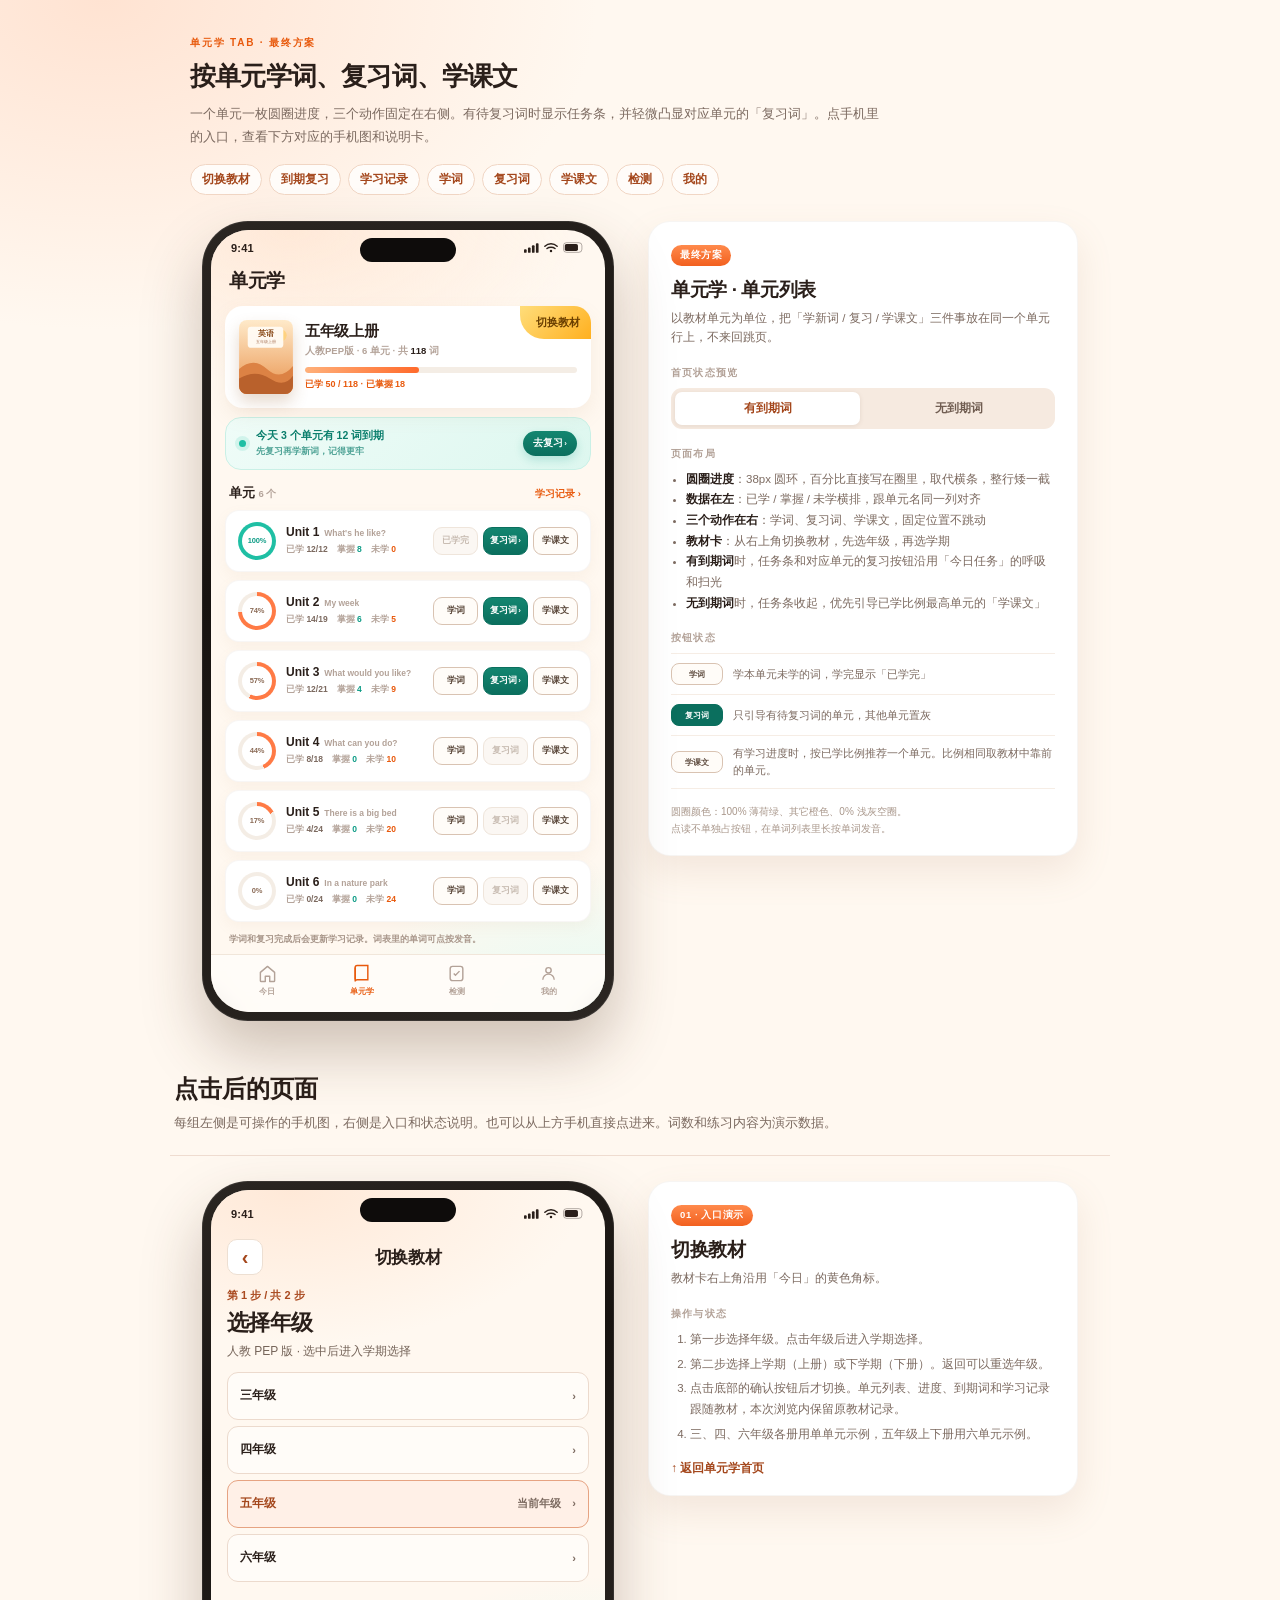
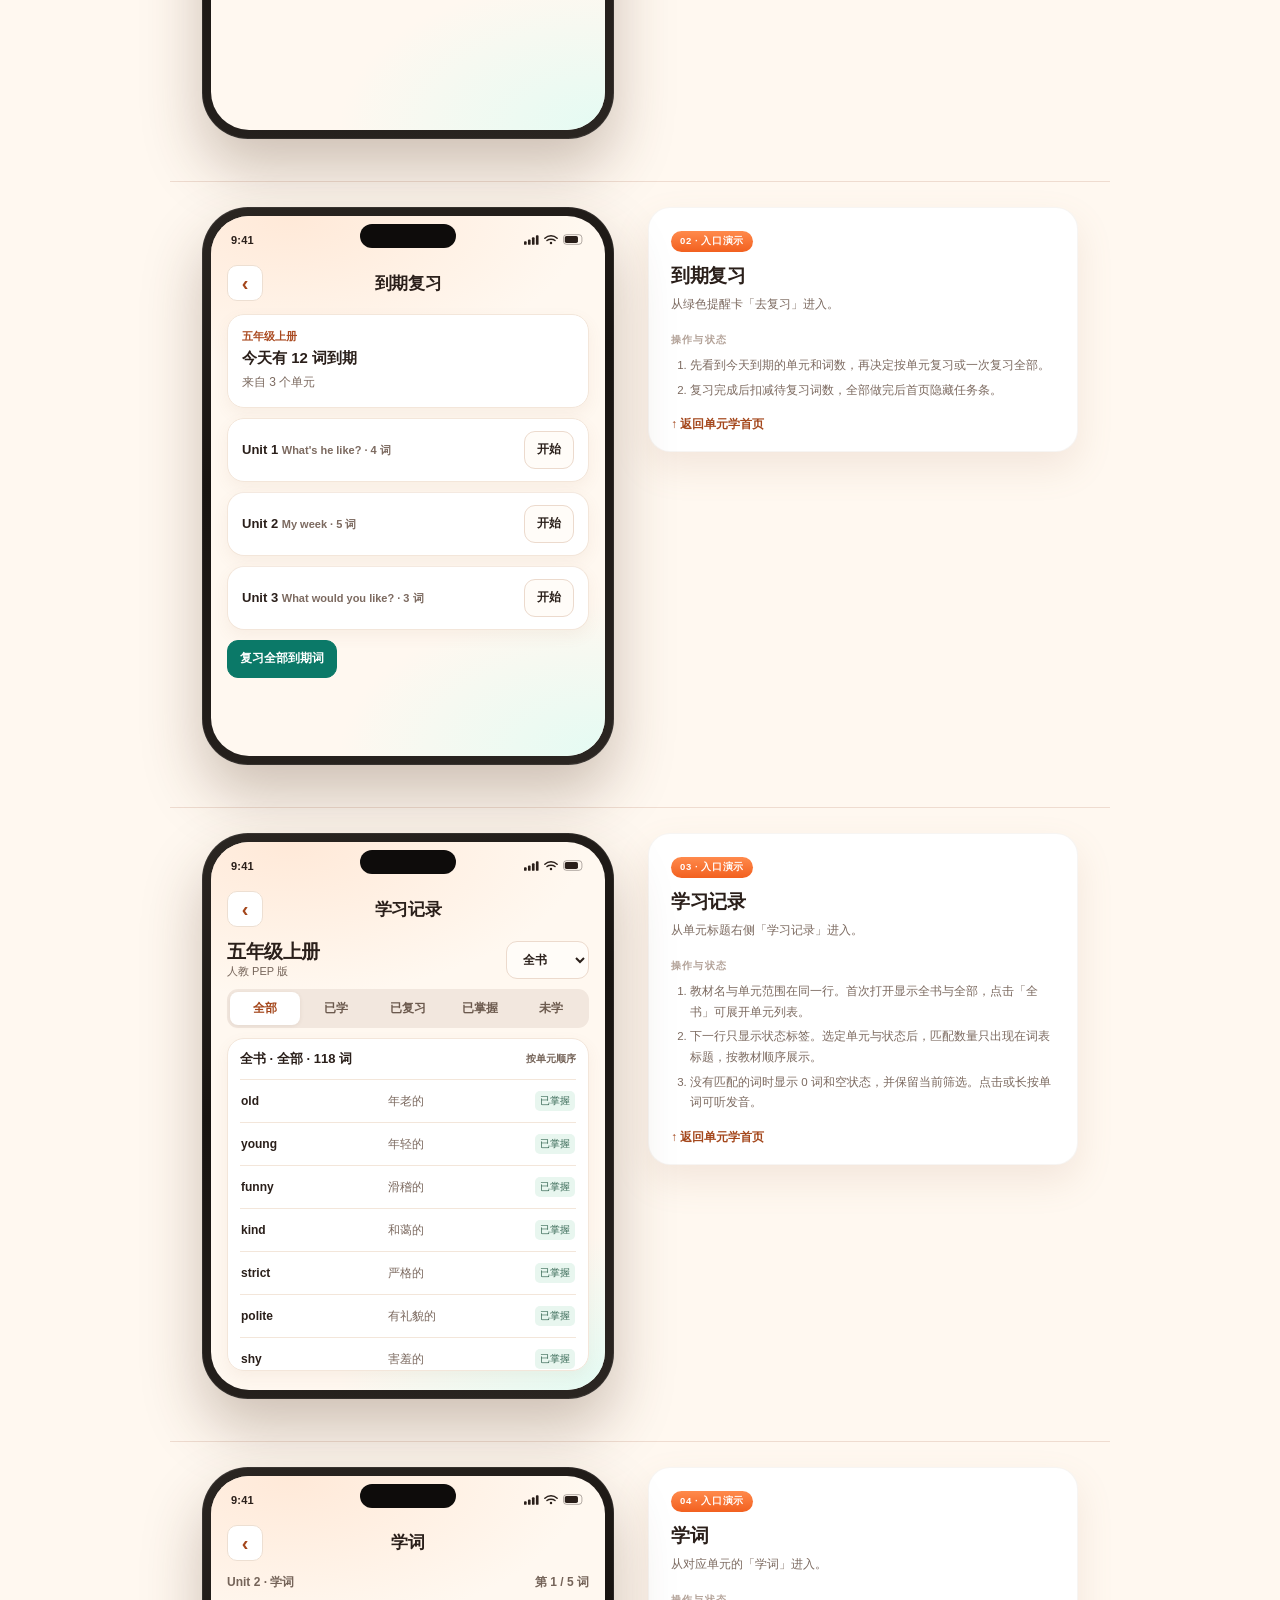
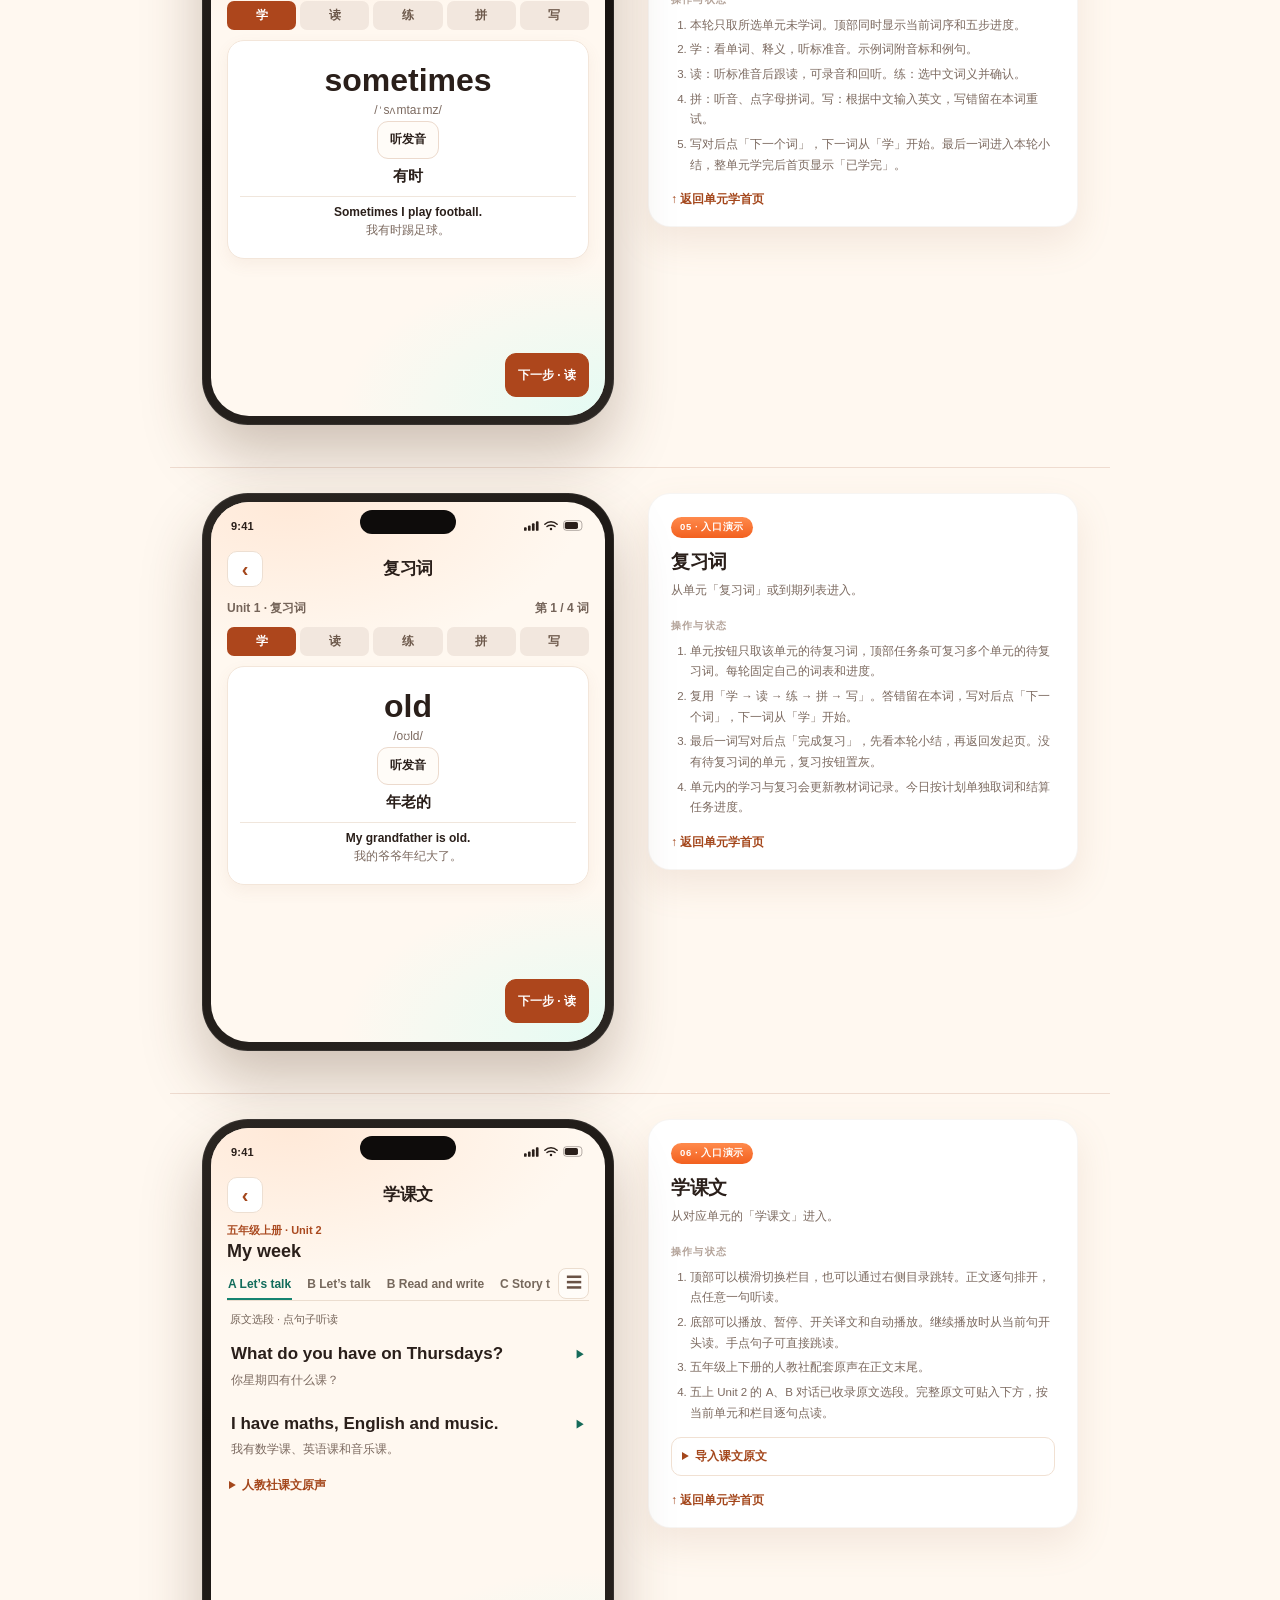
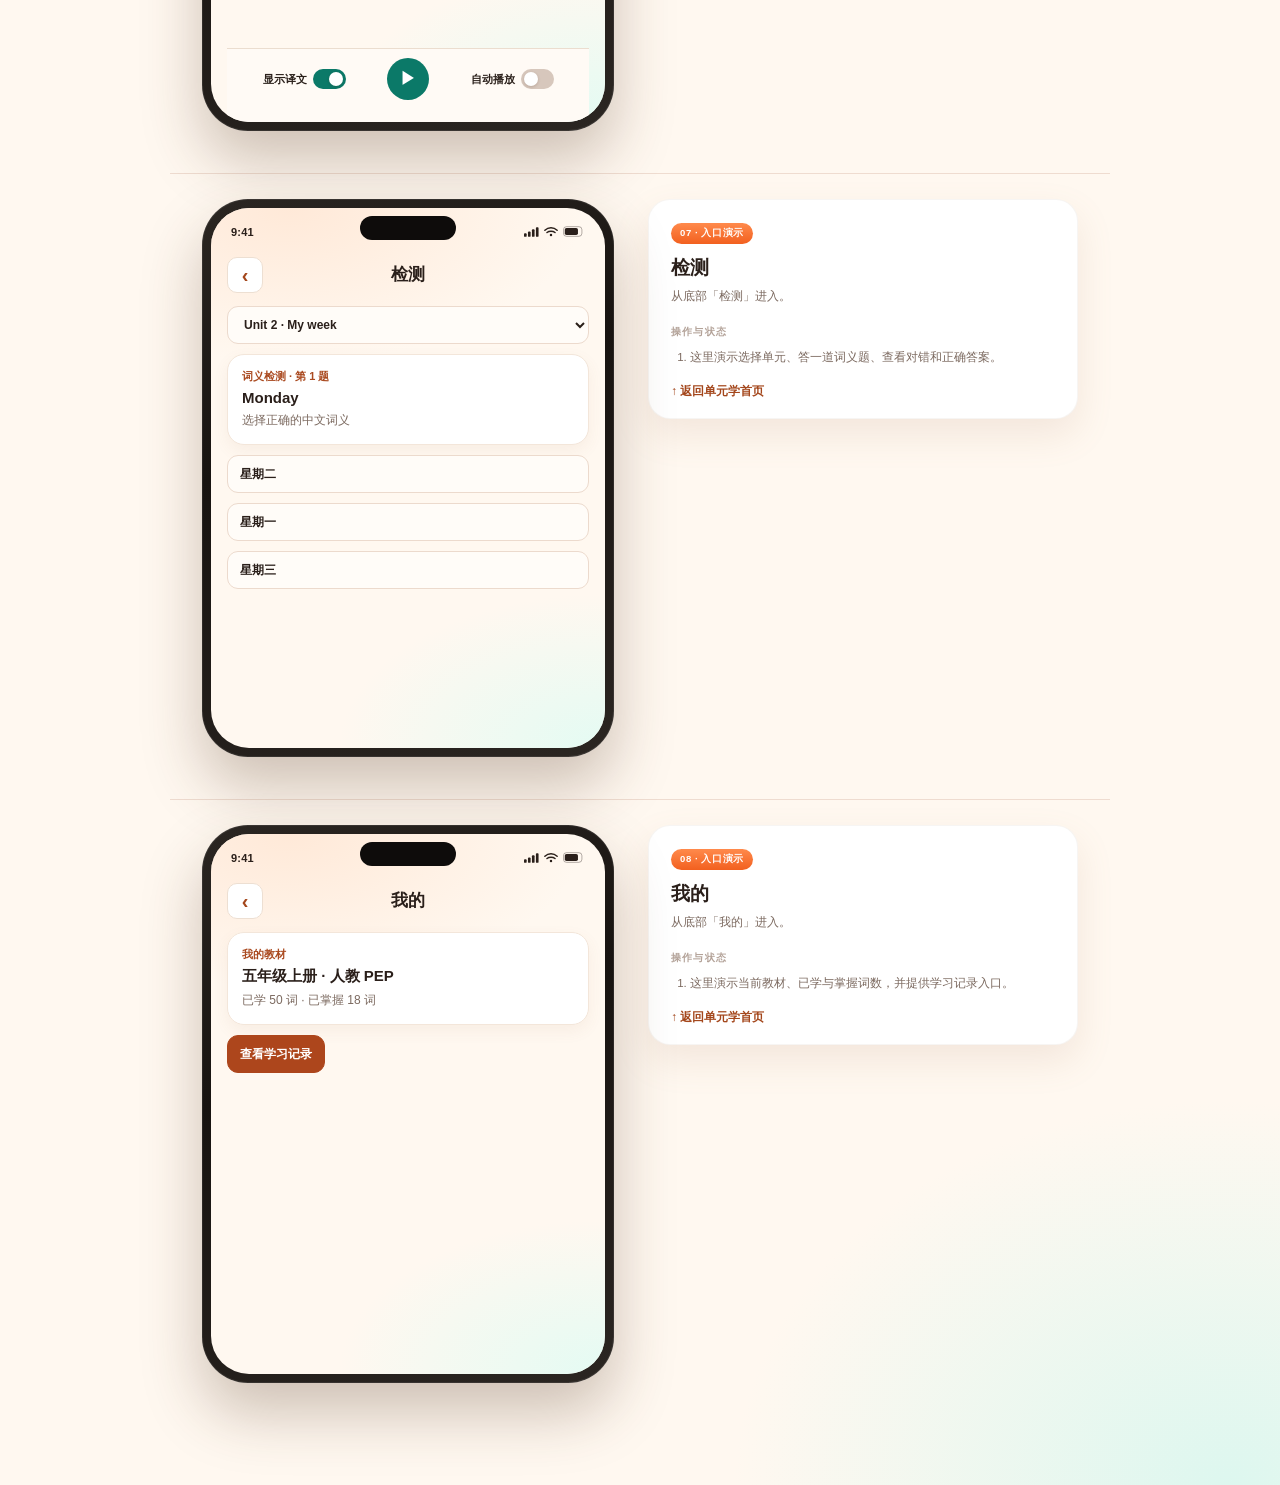
==== commit d913df44: "Adapt lesson reading layout to the video reference" ====
--- a/index.html
+++ b/index.html
@@ -138,7 +138,7 @@
     .note{max-width:412px;width:100%}
   }
 </style>
-<link rel="stylesheet" href="unit-flows.css?v=7">
+<link rel="stylesheet" href="unit-flows.css?v=8">
 </head>
 <body>
 
@@ -237,6 +237,6 @@
 <main id="flow-gallery" aria-label="单元学入口演示"></main>
 <script src="pep-lessons.js?v=1"></script>
 <script src="word-practice.js?v=2"></script>
-<script src="unit-flows.js?v=7"></script>
+<script src="unit-flows.js?v=8"></script>
 </body>
 </html>
--- a/unit-flows.css
+++ b/unit-flows.css
@@ -56,9 +56,7 @@
 .flow-line[aria-pressed=true]{background:#E3F7EF;color:#0B6A5C}
 .flow-line span{display:block;font-size:11px;font-weight:500;color:var(--ink-2);margin-top:4px}
 .flow-line .line-translation[hidden]{display:none}
-.reading-settings{display:grid;grid-template-columns:repeat(2,minmax(0,1fr));gap:12px;padding:0 11px}
 .reading-setting{display:flex;align-items:center;justify-content:space-between;gap:10px;min-height:40px;font-size:11px;font-weight:800;cursor:pointer}
-.reading-setting+.reading-setting{border-left:1px solid #F3E6DA;padding-left:10px}
 .reading-switch{position:relative;cursor:pointer}
 .reading-switch input{position:absolute;width:1px;height:1px;opacity:0}
 .reading-switch span{display:block;width:33px;height:20px;padding:3px;border-radius:999px;background:#D7C7BC}
@@ -194,17 +192,35 @@
 #unit-home[data-guidance=review] .sw.r{background:#0B6F5E;color:#FFF;border-color:#0B6F5E}
 #unit-home[data-guidance=lesson] .sw.t{background:#AC421A;color:#FFF;border-color:#AC421A}
 
-.lesson-heading{padding:2px 1px 0}
-.lesson-heading .flow-eyebrow{margin-bottom:3px}
-.lesson-heading h4{font-size:19px;line-height:1.3}
-.lesson-heading .lesson-picker{margin-top:8px;width:100%;min-height:34px;padding-block:6px}
-.lesson-transcript{padding:1px 0;min-height:135px}
-.lesson-transcript .flow-caption{padding:10px 13px 4px}
-.lesson-transcript .flow-line{display:grid;grid-template-columns:22px minmax(0,1fr) 20px;align-items:start;gap:7px;background:transparent;border-radius:0;padding:12px 13px}
-.lesson-transcript .flow-line+.flow-line{border-top:1px solid #F3E6DA}
-.lesson-transcript .flow-line b{font-size:15px;line-height:1.5;overflow-wrap:anywhere}
-.lesson-transcript .flow-line .line-count,.lesson-transcript .flow-line .line-play{font-size:11px;font-weight:800;color:#136C58;margin-top:4px}
-.lesson-transcript .flow-line[aria-pressed=true]{background:#E7F7F0}
+#entry-text .screen{height:594px}
+#entry-text .flow-inner{min-height:0;padding-bottom:0}
+#entry-text .flow-nav{margin-bottom:8px}
+#entry-text .flow-content{display:flex;flex:1;min-height:0;flex-direction:column;gap:0}
+.lesson-heading{padding:2px 0 0;flex:none}
+.lesson-heading .flow-eyebrow{margin-bottom:2px}
+.lesson-heading h4{font-size:18px;line-height:1.25}
+.lesson-chapters{display:flex;gap:8px;align-items:center;margin-top:5px;border-bottom:1px solid #EBDDCF}
+.lesson-tabs{display:flex;min-width:0;flex:1;gap:14px;overflow-x:auto;scrollbar-width:none}
+.lesson-tabs button{flex:none;white-space:nowrap;border-bottom:2px solid transparent;padding:9px 1px 7px;font-size:12px;font-weight:750;color:#76685C}
+.lesson-tabs button[aria-pressed=true]{border-color:#158370;color:#126C5B}
+.lesson-tabs button:focus-visible{outline-offset:-2px}
+.lesson-directory{position:relative;display:grid;flex:none;place-items:center;width:31px;height:31px;border:1px solid #EBDDCF;border-radius:8px;background:#FFFCF8;color:#695245;font-size:16px}
+.lesson-directory:focus-within{outline:2px solid #0C8270;outline-offset:2px}
+.lesson-directory select{position:absolute;inset:0;width:100%;height:100%;opacity:0;cursor:pointer}
+.lesson-body{flex:1;min-height:0;overflow-y:auto;overscroll-behavior:contain;scrollbar-width:thin;padding:6px 0}
+.lesson-body:focus-visible{outline:2px solid #0C8270;outline-offset:-2px}
+.lesson-transcript .flow-caption{padding:4px 3px 2px;font-size:11px}
+.lesson-transcript .flow-line{display:grid;grid-template-columns:minmax(0,1fr) 19px;align-items:start;gap:7px;background:transparent;border-radius:8px;padding:11px 4px}
+.lesson-transcript .flow-line .lesson-line-text{margin:0;color:inherit}
+.lesson-transcript .flow-line b{font-size:17px;font-weight:700;line-height:1.5;overflow-wrap:anywhere}
+.lesson-transcript .flow-line .line-translation{font-size:12px;line-height:1.5}
+.lesson-transcript .flow-line .line-play{font-size:10px;font-weight:800;color:#156A59;margin-top:6px;justify-self:end}
+.lesson-transcript .flow-line[aria-pressed=true]{background:#E7F7F0;color:#126C5B}
+.lesson-dock{display:grid;flex:none;grid-template-columns:minmax(0,1fr) 42px minmax(0,1fr);align-items:center;gap:0 8px;padding:9px 2px 7px;border-top:1px solid #EBDDCF;background:#FFFAF5}
+.lesson-dock .reading-setting{justify-content:center;gap:6px;min-height:42px}
+.lesson-dock .flow-feedback{display:block;grid-column:1/-1;min-height:15px;text-align:center;font-size:10px}
+.lesson-play{width:42px;height:42px;display:grid;place-items:center;border-radius:50%;background:#0B7968;color:#FFF;font-size:16px;font-weight:900}
+.lesson-play:disabled{background:#EDE1D6;color:#887669;cursor:default}
 .lesson-empty{padding:16px 13px}
 .lesson-empty .flow-button{margin-top:10px}
 .lesson-audio{padding:8px 2px}
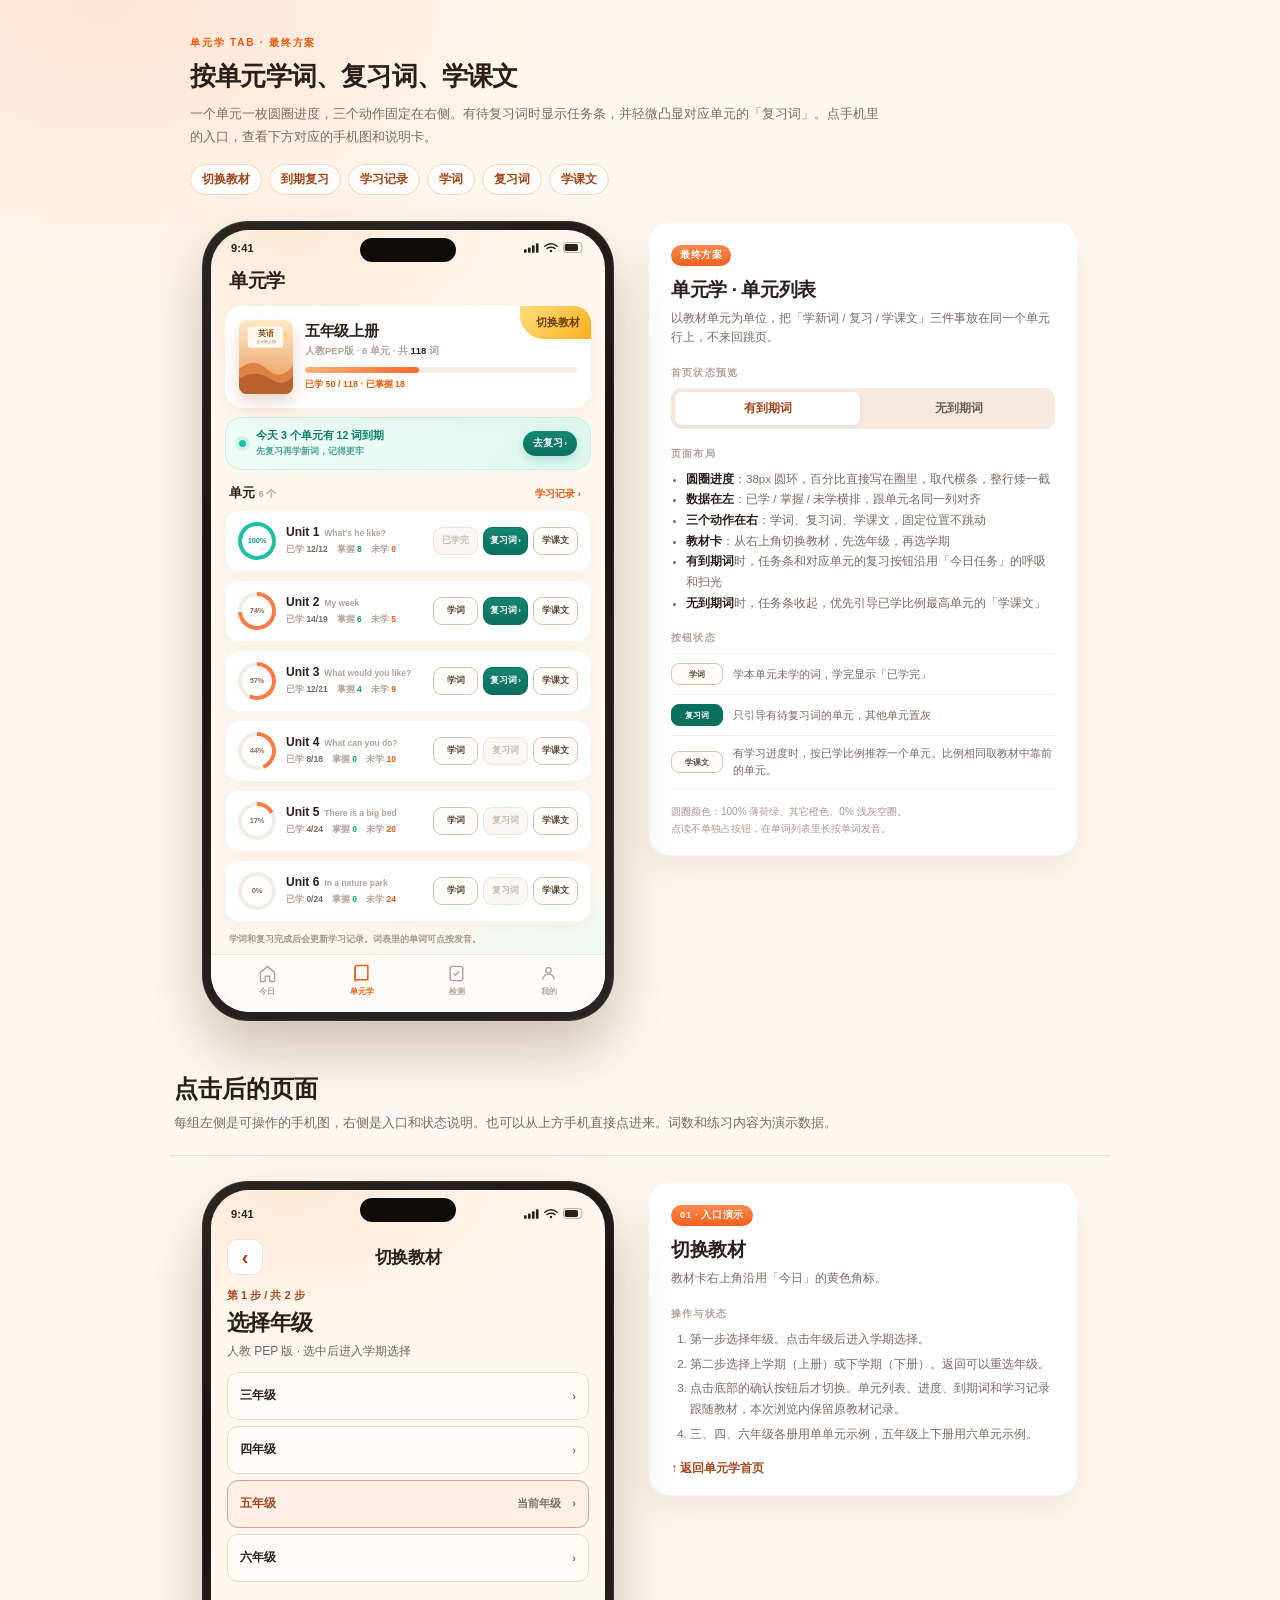
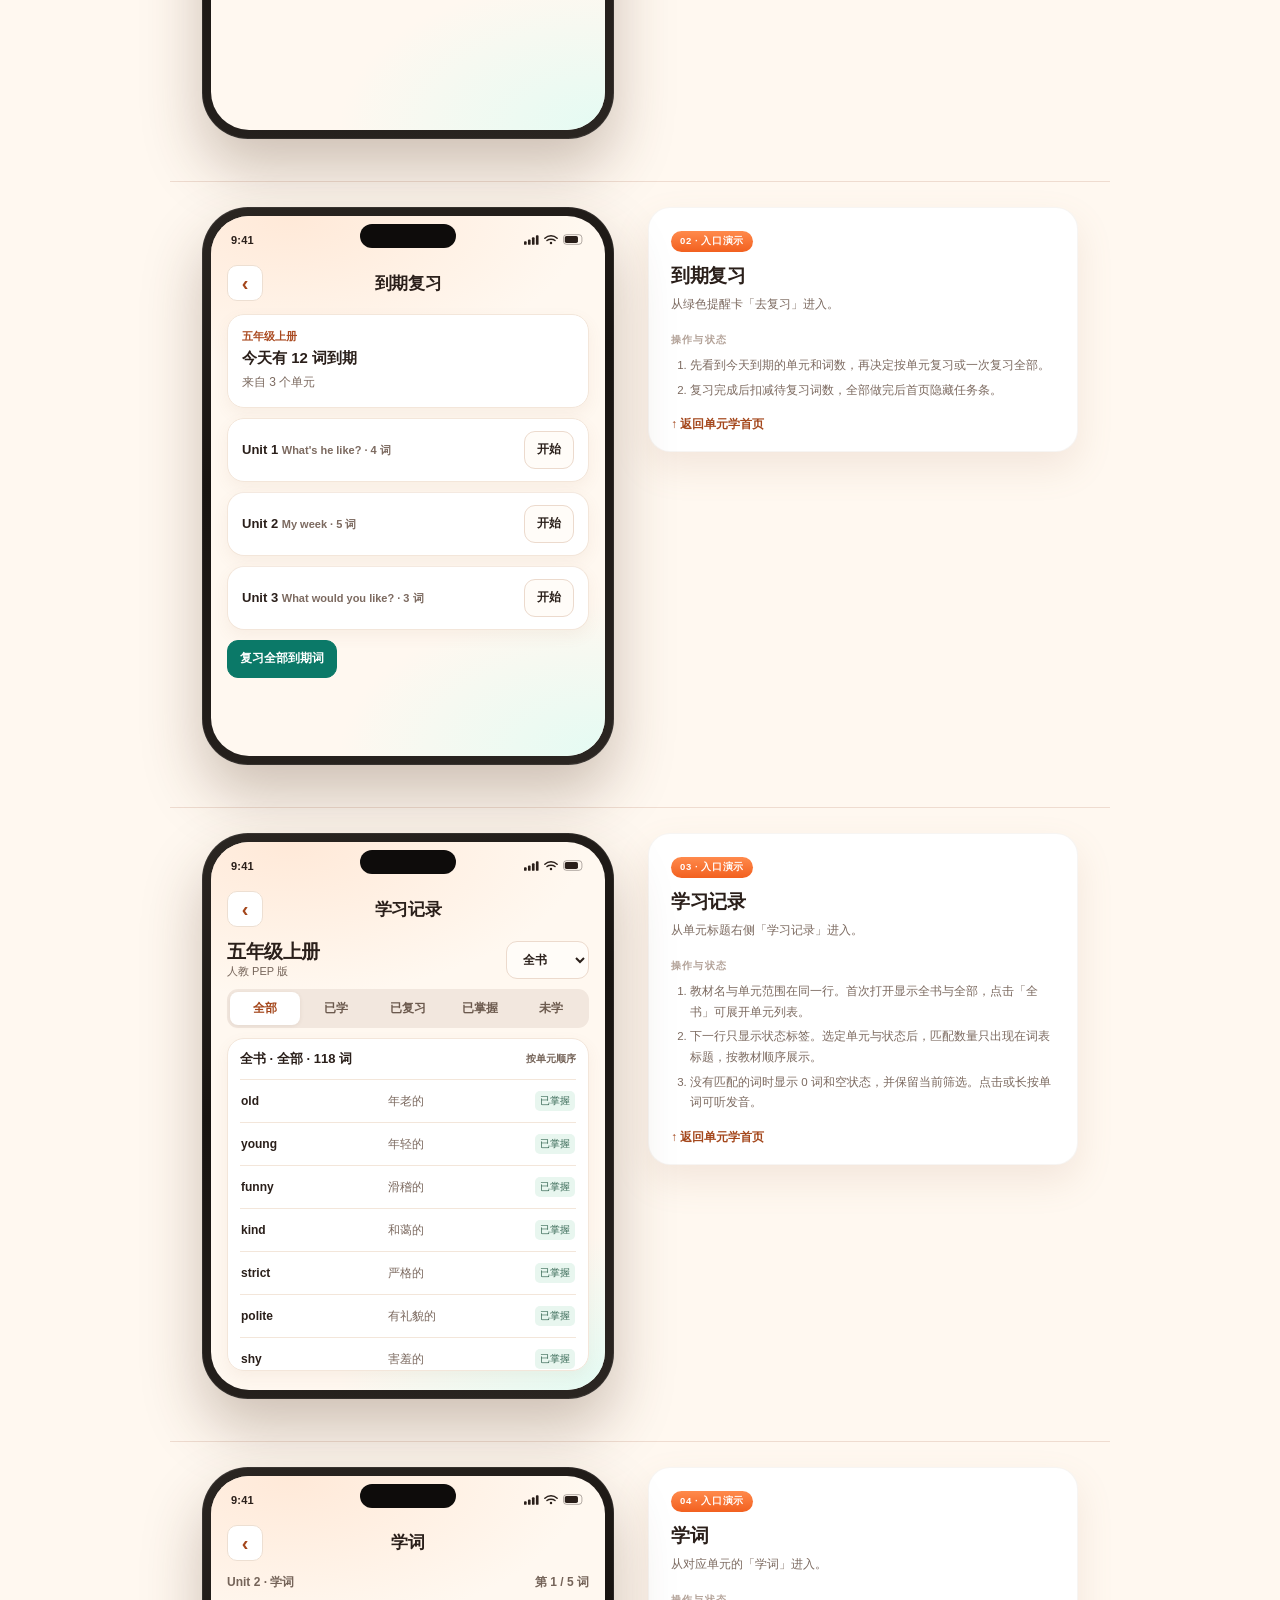
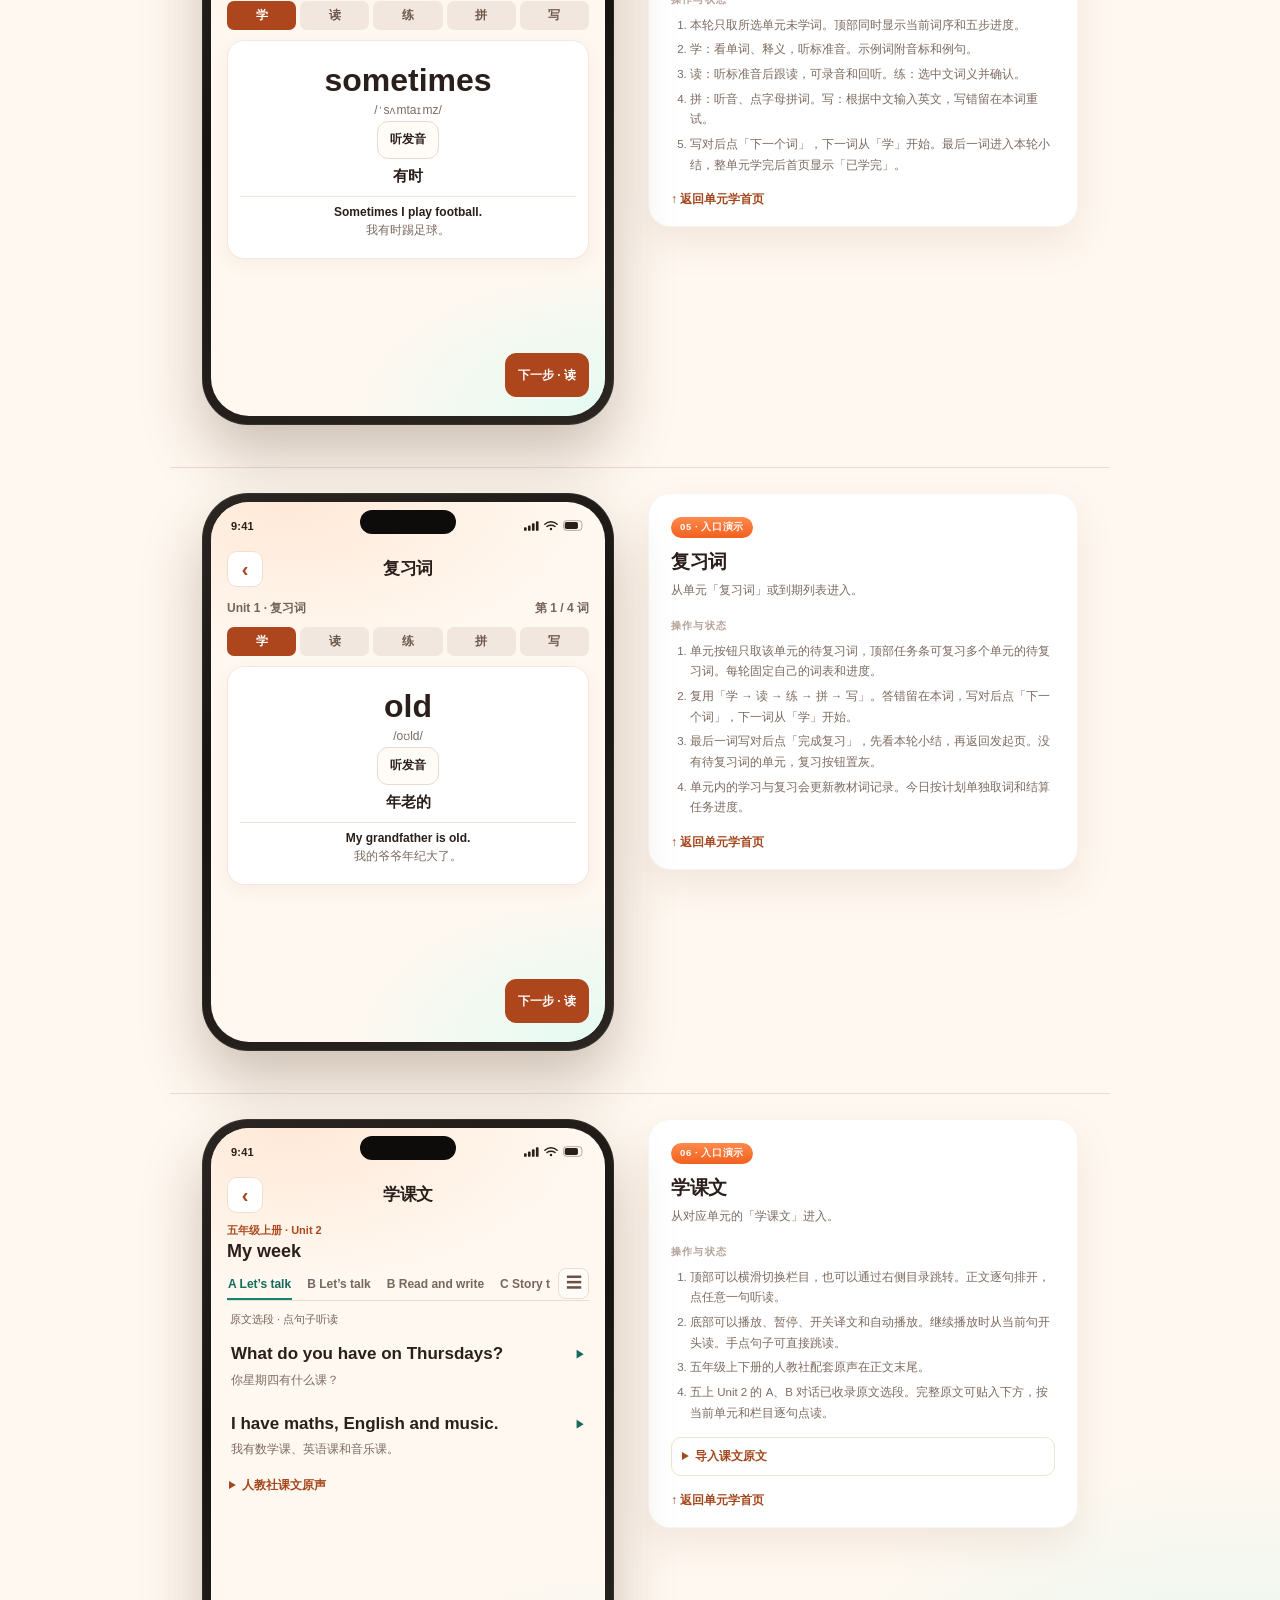
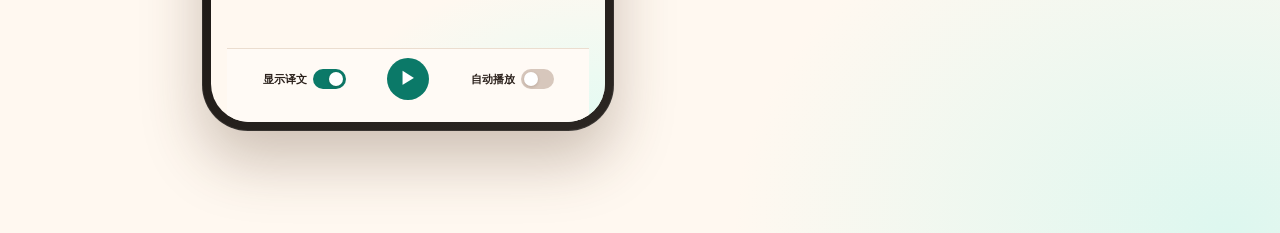
==== commit 1ca08c81: "Remove unrelated entry demos from unit learning" ====
--- a/index.html
+++ b/index.html
@@ -194,8 +194,8 @@
       <nav class="tabbar" aria-label="底部导航">
         <button class="tab" type="button" disabled><svg viewBox="0 0 24 24" fill="none" stroke="currentColor" stroke-width="1.8" stroke-linecap="round" stroke-linejoin="round"><path d="M3 10.6 12 3l9 7.6V21a1 1 0 0 1-1 1h-5.2v-6.6H9.2V22H4a1 1 0 0 1-1-1z"/></svg>今日</button>
         <button class="tab on" aria-current="page" data-open="home"><svg viewBox="0 0 24 24" fill="none" stroke="currentColor" stroke-width="1.8"><path d="M4 4.5A2.5 2.5 0 0 1 6.5 2H20v18H6.5A2.5 2.5 0 0 0 4 22z"/><path d="M4 4.5v15"/></svg>单元学</button>
-        <button class="tab" data-open="test"><svg viewBox="0 0 24 24" fill="none" stroke="currentColor" stroke-width="1.8"><rect x="4" y="3" width="16" height="18" rx="3"/><path d="m8.5 12 2.2 2.2L15.8 9"/></svg>检测</button>
-        <button class="tab" data-open="profile"><svg viewBox="0 0 24 24" fill="none" stroke="currentColor" stroke-width="1.8"><circle cx="12" cy="8" r="3.4"/><path d="M4.8 20a7.2 7.2 0 0 1 14.4 0"/></svg>我的</button>
+        <button class="tab" type="button" disabled><svg viewBox="0 0 24 24" fill="none" stroke="currentColor" stroke-width="1.8"><rect x="4" y="3" width="16" height="18" rx="3"/><path d="m8.5 12 2.2 2.2L15.8 9"/></svg>检测</button>
+        <button class="tab" type="button" disabled><svg viewBox="0 0 24 24" fill="none" stroke="currentColor" stroke-width="1.8"><circle cx="12" cy="8" r="3.4"/><path d="M4.8 20a7.2 7.2 0 0 1 14.4 0"/></svg>我的</button>
       </nav>
     </div>
   </div>
@@ -237,6 +237,6 @@
 <main id="flow-gallery" aria-label="单元学入口演示"></main>
 <script src="pep-lessons.js?v=1"></script>
 <script src="word-practice.js?v=2"></script>
-<script src="unit-flows.js?v=8"></script>
+<script src="unit-flows.js?v=9"></script>
 </body>
 </html>
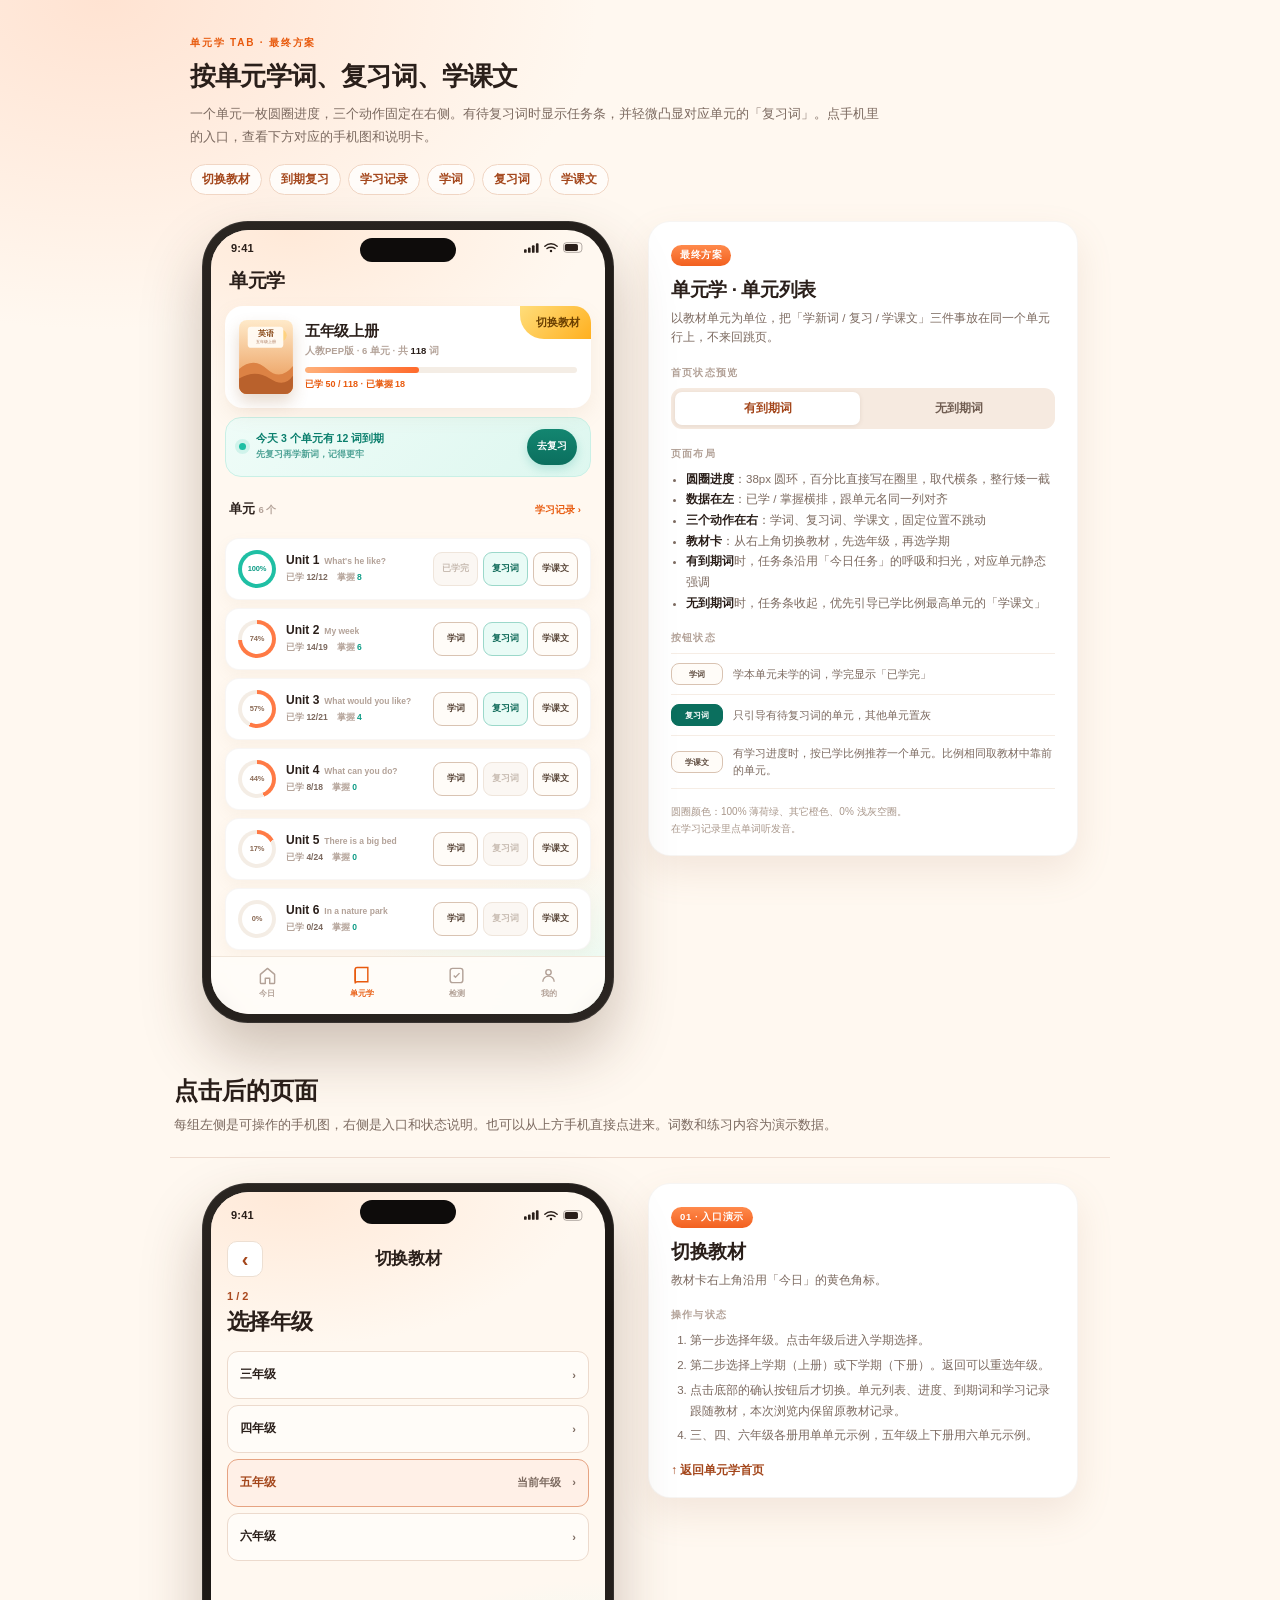
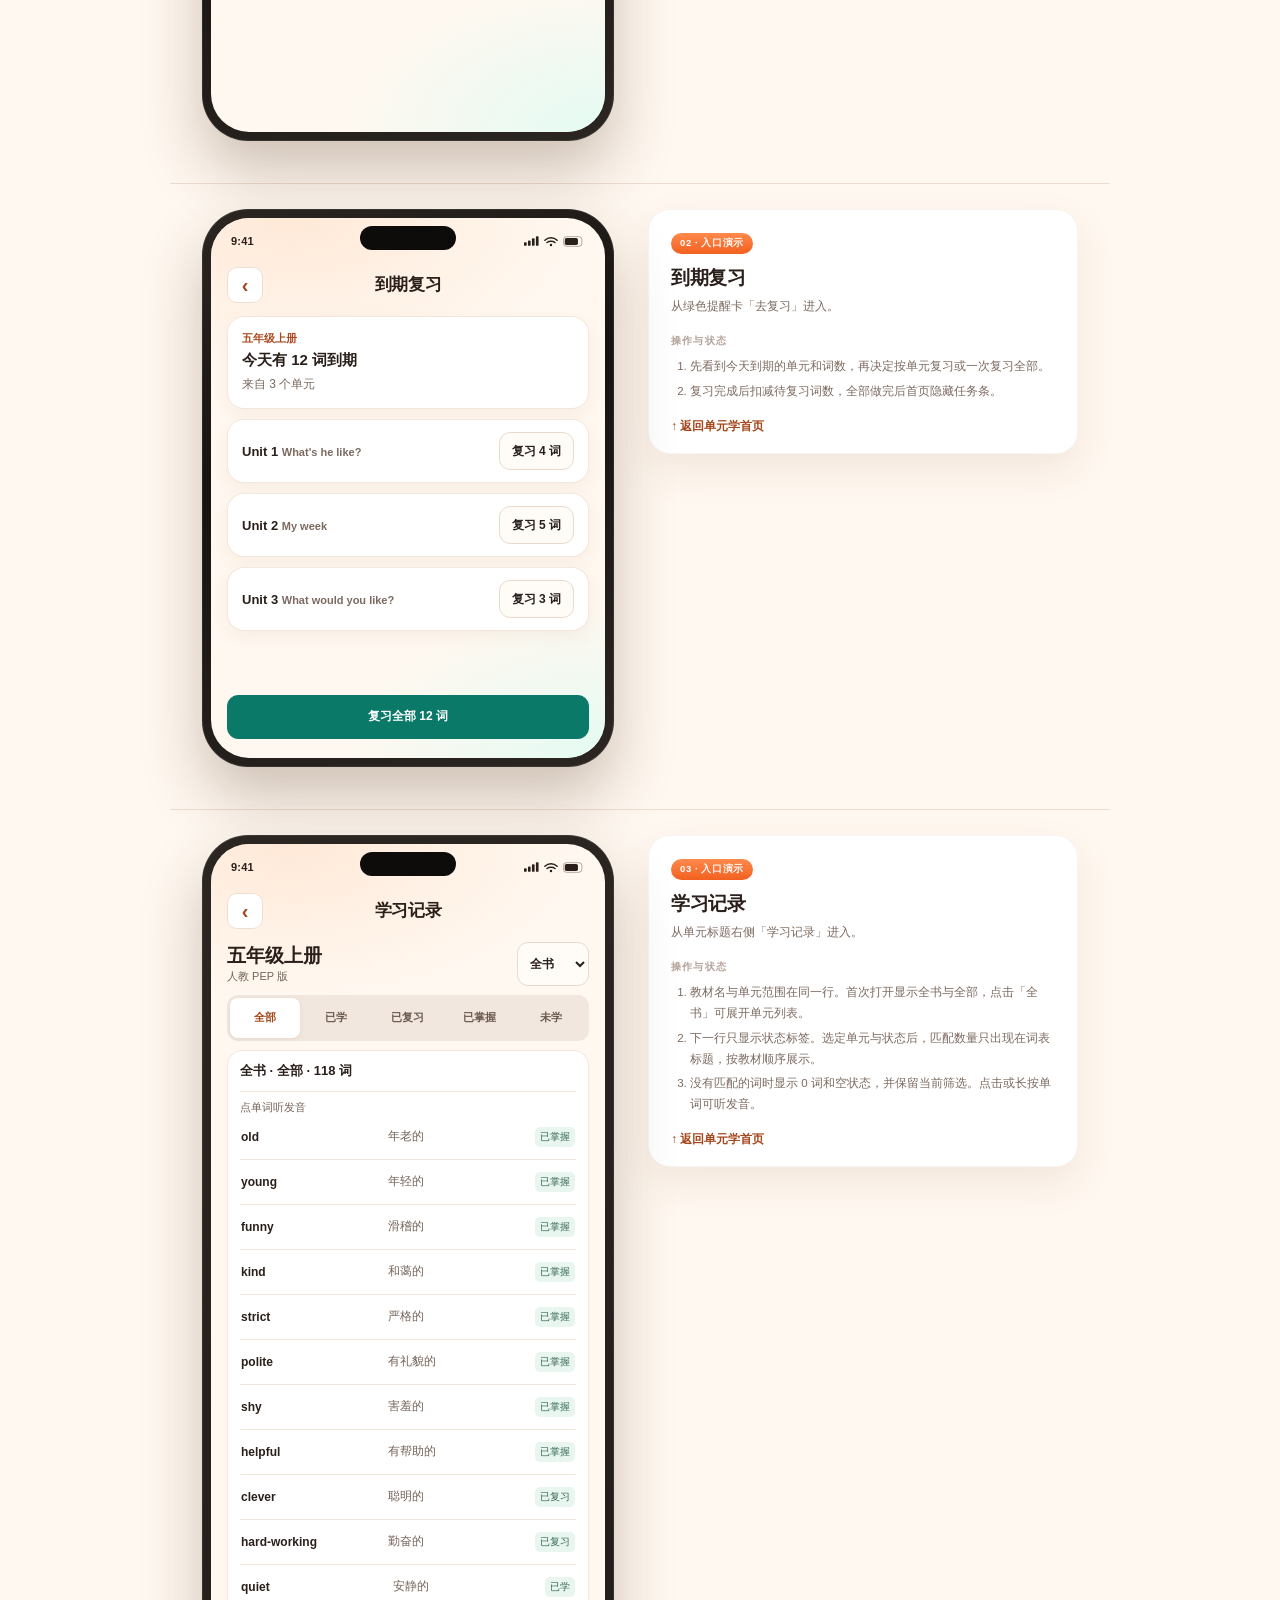
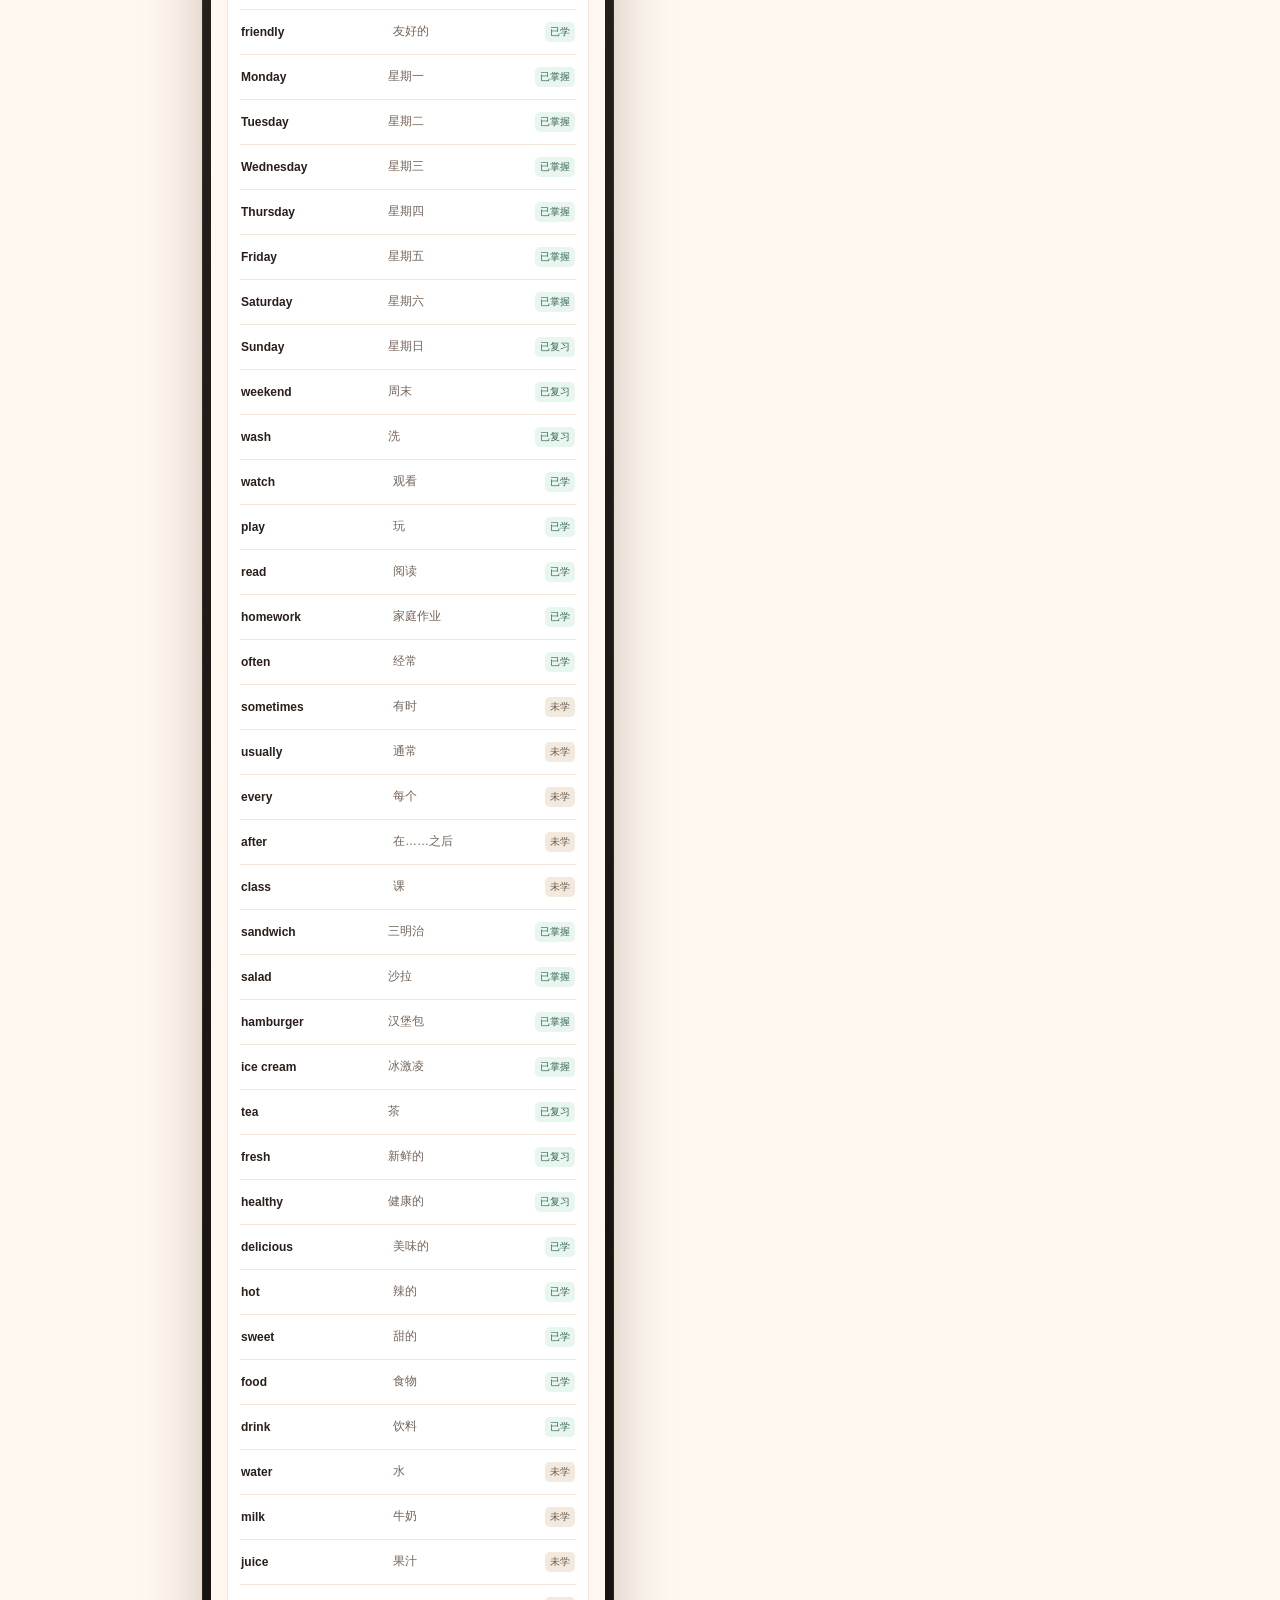
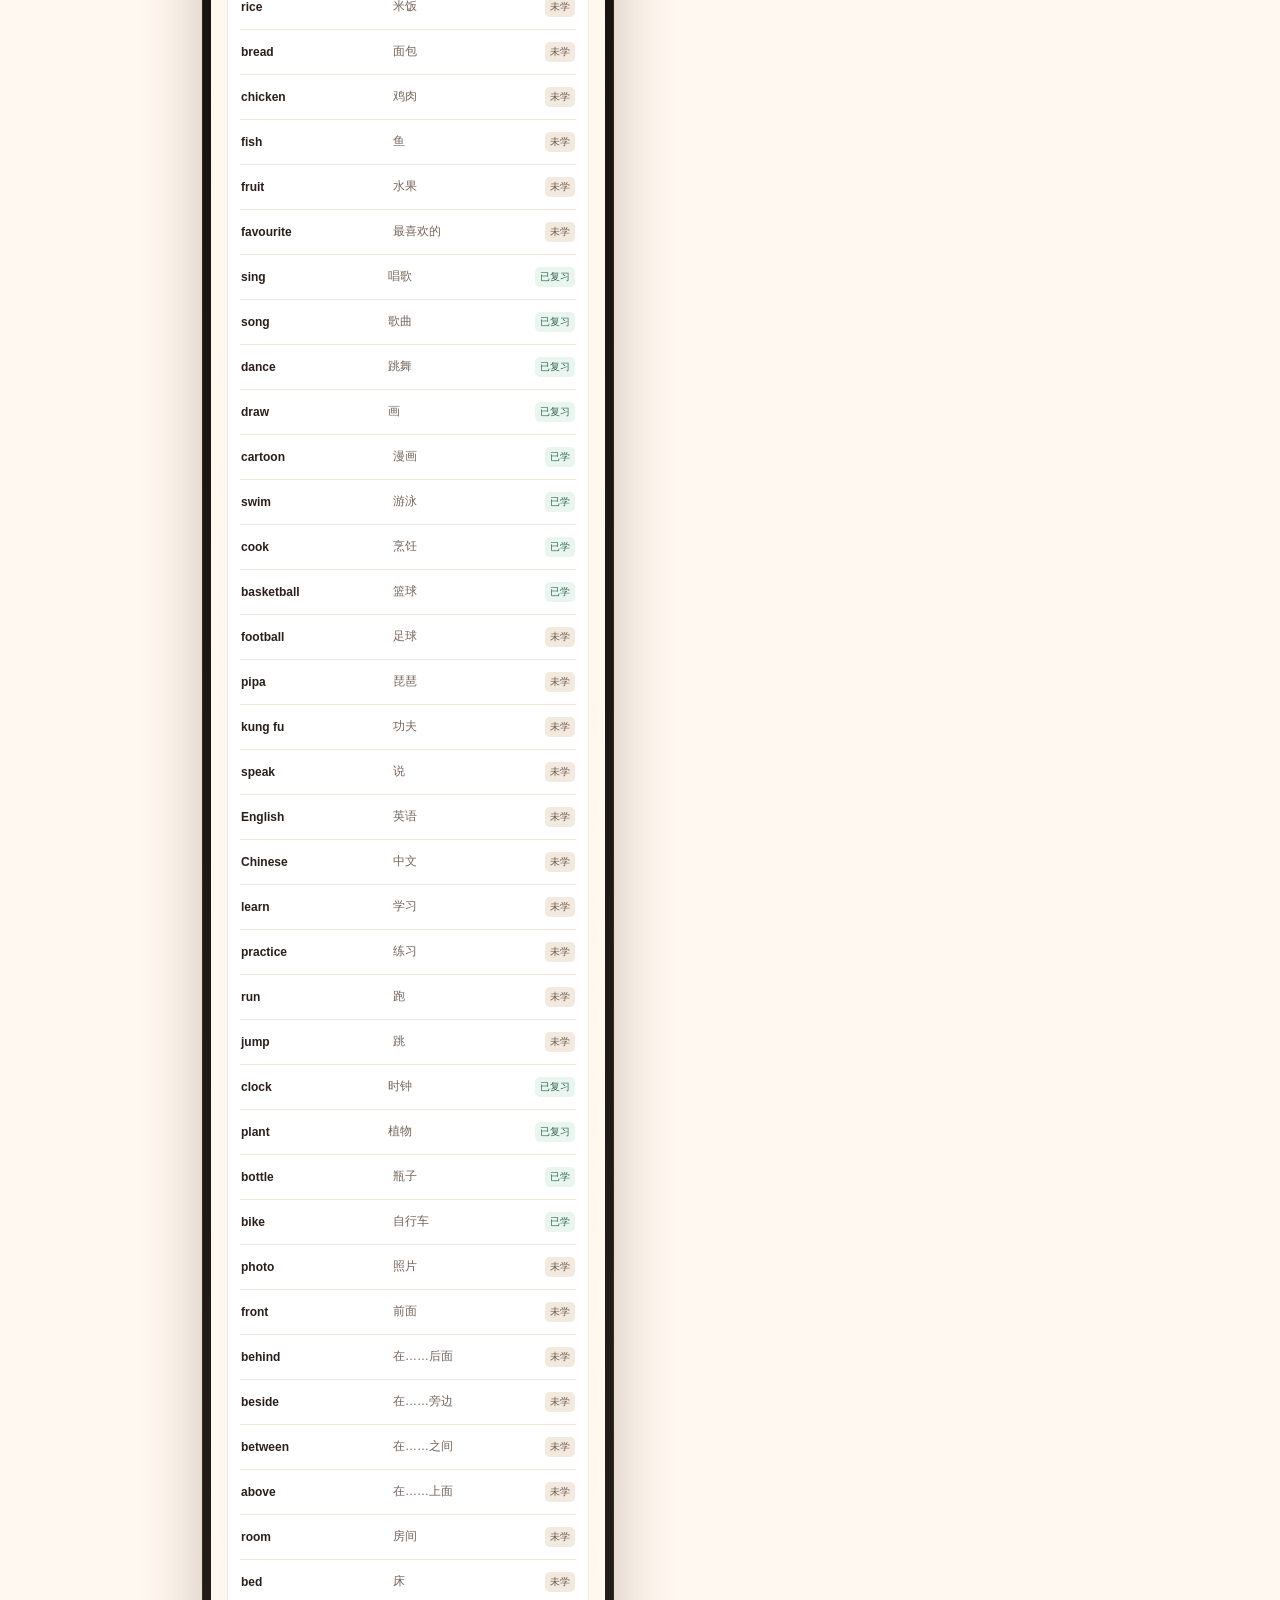
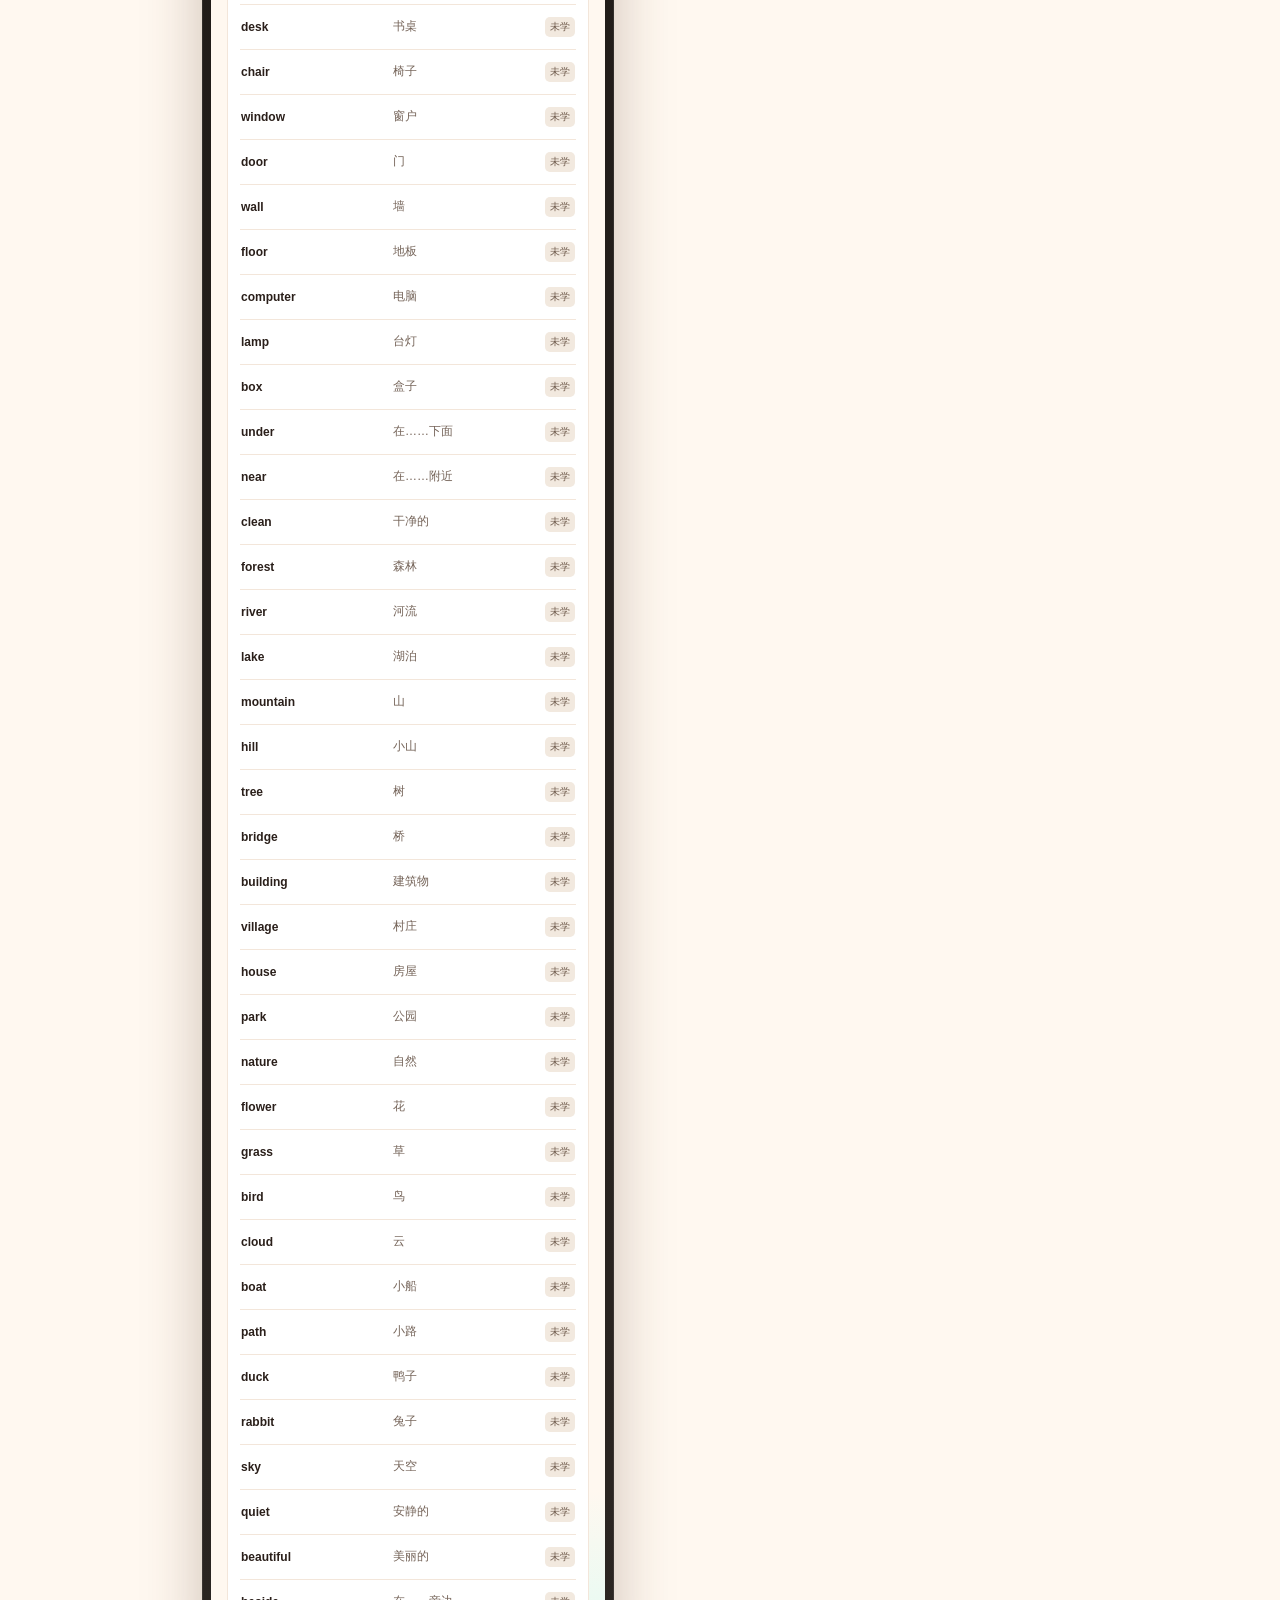
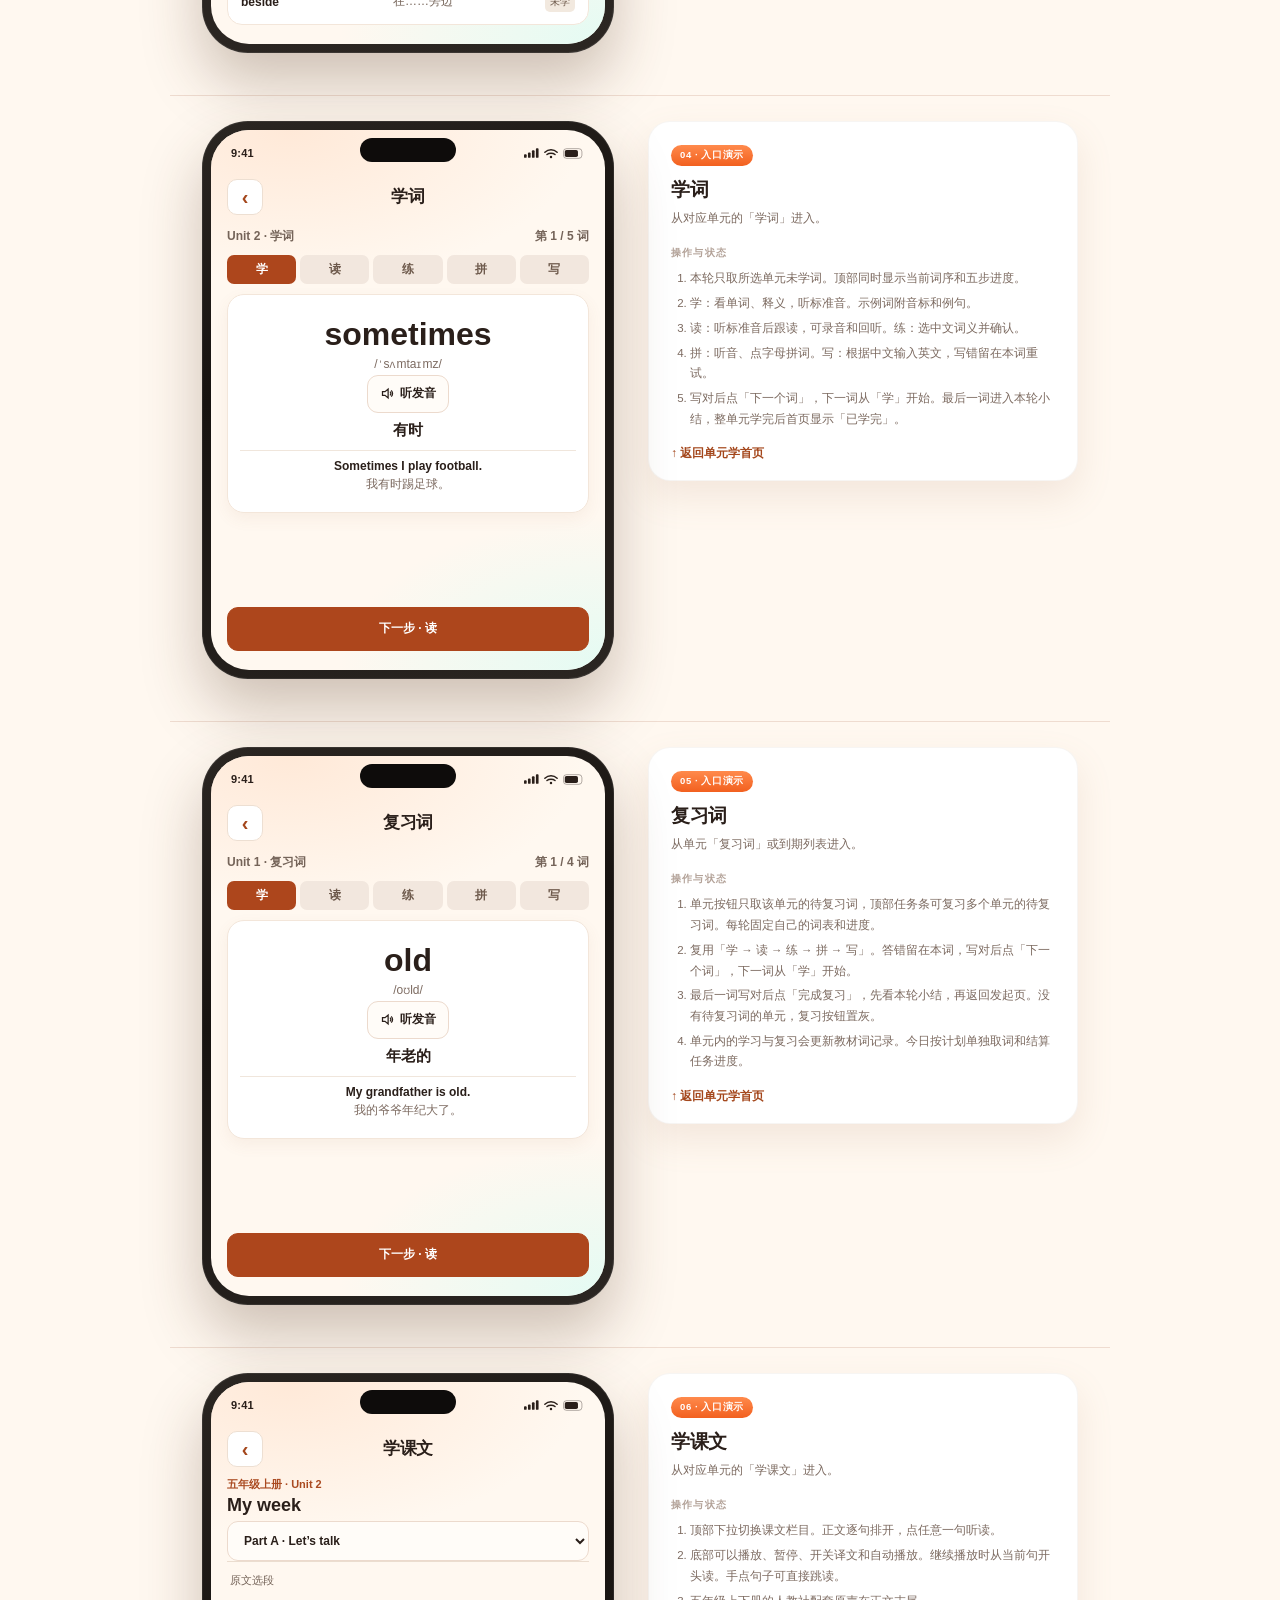
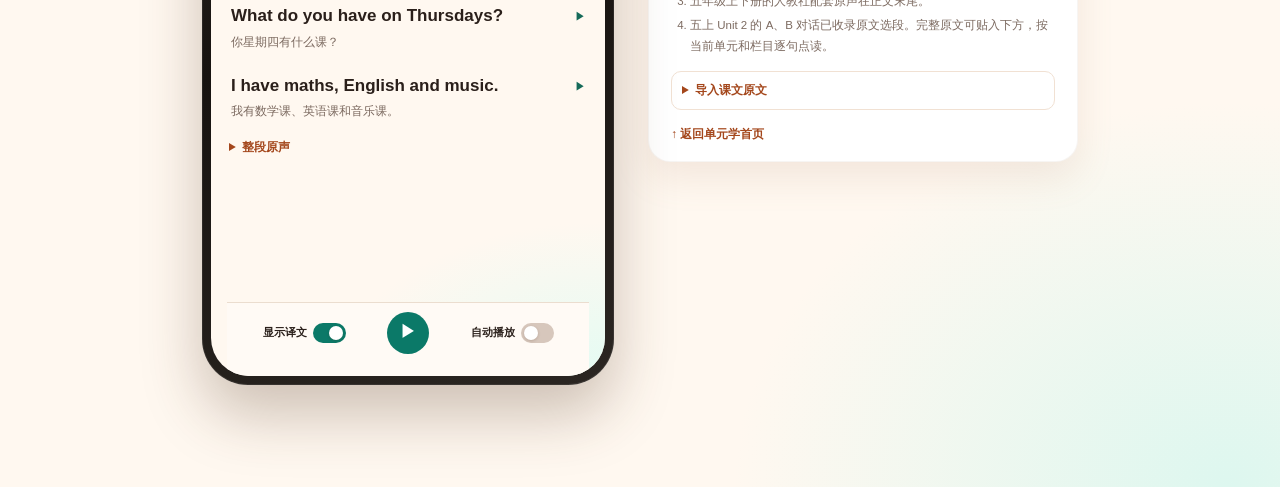
==== commit 899c36ee: "Unify record views and refine unit learning flows" ====
--- a/index.html
+++ b/index.html
@@ -138,9 +138,15 @@
     .note{max-width:412px;width:100%}
   }
 </style>
-<link rel="stylesheet" href="unit-flows.css?v=8">
+<link rel="stylesheet" href="unit-flows.css?v=10">
+<link rel="stylesheet" href="record-view.css?v=1">
 </head>
 <body>
+<script>
+  if (new URLSearchParams(location.search).get('embed') === '1') {
+    document.body.classList.add('is-embedded');
+  }
+</script>
 
 <div class="head">
   <div class="kick">单元学 TAB · 最终方案</div>
@@ -181,14 +187,13 @@
         <div class="due">
           <span class="dot"></span>
           <div class="t"><b>今天 3 个单元有 12 词到期</b><span>先复习再学新词，记得更牢</span></div>
-          <button class="go task-guide guide-review" data-open="due"><span>去复习</span><span class="guide-arrow" aria-hidden="true">›</span></button>
+          <button class="go task-guide guide-review" data-open="due"><span>去复习</span></button>
         </div>
 
-        <div class="sec"><h3>单元<span>6 个</span></h3><button class="entry" data-open="records">学习记录 ›</button></div>
+        <div class="sec"><h3>单元<span>6 个</span></h3><button class="entry" data-open="records">学习记录 <span aria-hidden="true">›</span></button></div>
 
         <div class="units" id="units"></div>
 
-        <div class="tip">学词和复习完成后会更新学习记录。词表里的单词可点按发音。</div>
       </div>
 
       <nav class="tabbar" aria-label="底部导航">
@@ -214,10 +219,10 @@
     <h3>页面布局</h3>
     <ul>
       <li><b>圆圈进度</b>：38px 圆环，百分比直接写在圈里，取代横条，整行矮一截</li>
-      <li><b>数据在左</b>：已学 / 掌握 / 未学横排，跟单元名同一列对齐</li>
+      <li><b>数据在左</b>：已学 / 掌握横排，跟单元名同一列对齐</li>
       <li><b>三个动作在右</b>：学词、复习词、学课文，固定位置不跳动</li>
       <li><b>教材卡</b>：从右上角切换教材，先选年级，再选学期</li>
-      <li><b>有到期词</b>时，任务条和对应单元的复习按钮沿用「今日任务」的呼吸和扫光</li>
+      <li><b>有到期词</b>时，任务条沿用「今日任务」的呼吸和扫光，对应单元静态强调</li>
       <li><b>无到期词</b>时，任务条收起，优先引导已学比例最高单元的「学课文」</li>
     </ul>
 
@@ -229,14 +234,15 @@
     </div>
 
     <div class="foot">圆圈颜色：100% 薄荷绿、其它橙色、0% 浅灰空圈。<br>
-      点读不单独占按钮，在单词列表里长按单词发音。</div>
+      在学习记录里点单词听发音。</div>
   </aside>
 
 </div>
 
 <main id="flow-gallery" aria-label="单元学入口演示"></main>
 <script src="pep-lessons.js?v=1"></script>
-<script src="word-practice.js?v=2"></script>
-<script src="unit-flows.js?v=9"></script>
+<script src="word-practice.js?v=4"></script>
+<script src="record-view.js?v=1"></script>
+<script src="unit-flows.js?v=11"></script>
 </body>
 </html>
--- a/unit-flows.css
+++ b/unit-flows.css
@@ -94,26 +94,12 @@
 .flow-stage .note ol{margin:0;padding-left:19px;font-size:12px;line-height:1.7;color:var(--ink-2)}
 .flow-stage .note ol li+li{margin-top:4px}
 .flow-stack{min-width:0}
-.flow-footer{align-self:end;display:grid;gap:6px;margin-top:auto}
+.flow-footer{align-self:stretch;display:grid;gap:6px;margin-top:auto}
 .flow-footer .flow-button{width:100%;min-height:44px;text-align:center}
 .flow-page-heading h4{font-size:22px;letter-spacing:-.6px;margin-bottom:4px}
 .flow-grade-choice,.flow-term-choice{min-height:48px}
 .flow-caption{color:#756459;margin:0}
 .flow-stage .flow-select{max-width:100%;width:100%}
-.record-head{display:grid;grid-template-columns:minmax(0,1fr) auto;gap:10px;align-items:center}
-.record-head h4{font-size:19px;line-height:1.25;letter-spacing:-.4px}
-.record-head p{font-size:11px;color:#756459}
-.record-head .flow-select{min-width:83px;width:auto}
-.record-filters{display:grid;grid-template-columns:repeat(5,minmax(0,1fr));gap:2px;border-radius:11px;background:#F2E7DE;padding:3px}
-.record-filters button{border-radius:8px;padding:8px 1px;color:#6B594D;font-size:12px;white-space:nowrap;font-weight:800}
-.record-filters button[aria-pressed=true]{color:#A4471C;background:#FFF;box-shadow:0 1px 4px #4C2E1315}
-.record-results{padding:0 12px}
-.record-results h4{display:flex;align-items:center;justify-content:space-between;gap:5px;padding:11px 0;margin:0;border-bottom:1px solid #F3E6DA;font-size:13px}
-.record-results h4 small{white-space:nowrap;color:#756459;font-size:10px}
-.record-empty{padding:27px 0;text-align:center;color:#756459;font-size:12px}
-.record-empty b{display:block;color:var(--ink);font-size:14px}
-.record-results .flow-sound em{padding:3px 5px;border-radius:5px;background:#E8F6EF;color:#356653}
-.record-results .flow-sound em.unlearned{background:#F2E9DF;color:#6F5B4C}
 .practice-progress{display:flex;justify-content:space-between;gap:8px;font-size:12px;color:#756459;font-weight:800}
 .practice-steps{display:grid;grid-template-columns:repeat(5,minmax(0,1fr));gap:4px}
 .practice-steps span{text-align:center;border-radius:7px;padding:6px 1px;background:#F2E7DE;color:#6D594B;font-size:12px;font-weight:800}
@@ -147,7 +133,10 @@
 .flow-content:has(.flow-footer){flex:1;display:flex;flex-direction:column}
 .flow-feedback:empty{display:none}
 .u-acts{display:grid;grid-template-columns:repeat(3,45px)}
-.u-acts button{padding-inline:3px}
+.u-acts button{padding-inline:3px;height:34px}
+.u-acts .review-ready{background:#E9FBF6;color:#126C5B;border-color:#9BD8CA}
+#unit-home .sec .entry{min-height:38px;padding-inline:6px}
+#unit-home .due .go{min-height:36px}
 @media(max-width:375px){
   .u-acts{grid-template-columns:repeat(3,39px)}
   .record-filters button{font-size:10px}
@@ -168,7 +157,6 @@
 }
 .u-acts .task-guide{padding-inline:2px}
 .task-guide span{position:relative;z-index:2}
-.task-guide .guide-arrow{font-size:8px;animation:task-guide-arrow 1.8s ease-in-out infinite}
 .task-guide::after{
   content:"";position:absolute;inset:0 auto 0 0;width:24px;pointer-events:none;
   background:linear-gradient(90deg,transparent,rgb(255 255 255 / .62),transparent);
@@ -180,9 +168,8 @@
   72%{transform:scale(1.015)}
 }
 @keyframes task-guide-sweep{0%{transform:translateX(-26px)}34%,100%{transform:translateX(150px)}}
-@keyframes task-guide-arrow{0%,100%{transform:none}34%{transform:translateX(3px)}60%{transform:none}}
 @media(prefers-reduced-motion:reduce){
-  .task-guide,.task-guide .guide-arrow,.task-guide::after{animation:none}
+  .task-guide,.task-guide::after{animation:none}
 }
 .home-preview{display:grid;grid-template-columns:repeat(2,minmax(0,1fr));gap:6px;border-radius:11px;background:#F6EAE0;padding:4px}
 .home-preview button{padding:8px 5px;border-radius:7px;color:#705D51;font-size:12px;font-weight:800}
@@ -200,13 +187,7 @@
 .lesson-heading .flow-eyebrow{margin-bottom:2px}
 .lesson-heading h4{font-size:18px;line-height:1.25}
 .lesson-chapters{display:flex;gap:8px;align-items:center;margin-top:5px;border-bottom:1px solid #EBDDCF}
-.lesson-tabs{display:flex;min-width:0;flex:1;gap:14px;overflow-x:auto;scrollbar-width:none}
-.lesson-tabs button{flex:none;white-space:nowrap;border-bottom:2px solid transparent;padding:9px 1px 7px;font-size:12px;font-weight:750;color:#76685C}
-.lesson-tabs button[aria-pressed=true]{border-color:#158370;color:#126C5B}
-.lesson-tabs button:focus-visible{outline-offset:-2px}
-.lesson-directory{position:relative;display:grid;flex:none;place-items:center;width:31px;height:31px;border:1px solid #EBDDCF;border-radius:8px;background:#FFFCF8;color:#695245;font-size:16px}
-.lesson-directory:focus-within{outline:2px solid #0C8270;outline-offset:2px}
-.lesson-directory select{position:absolute;inset:0;width:100%;height:100%;opacity:0;cursor:pointer}
+.lesson-chapters select{width:100%;min-height:40px}
 .lesson-body{flex:1;min-height:0;overflow-y:auto;overscroll-behavior:contain;scrollbar-width:thin;padding:6px 0}
 .lesson-body:focus-visible{outline:2px solid #0C8270;outline-offset:-2px}
 .lesson-transcript .flow-caption{padding:4px 3px 2px;font-size:11px}
@@ -222,7 +203,6 @@
 .lesson-play{width:42px;height:42px;display:grid;place-items:center;border-radius:50%;background:#0B7968;color:#FFF;font-size:16px;font-weight:900}
 .lesson-play:disabled{background:#EDE1D6;color:#887669;cursor:default}
 .lesson-empty{padding:16px 13px}
-.lesson-empty .flow-button{margin-top:10px}
 .lesson-audio{padding:8px 2px}
 .lesson-audio summary,.lesson-import summary{color:#A4471C;font-size:12px;font-weight:800;cursor:pointer}
 .lesson-audio audio{display:block;width:100%;height:34px;margin:6px 0}
@@ -231,3 +211,15 @@
 .lesson-import form{display:grid;gap:7px;margin-top:9px}
 .lesson-import textarea{width:100%;min-height:116px;padding:8px;border:1px solid #E7D1BF;border-radius:8px;color:var(--ink);font:12px/1.55 var(--font);resize:vertical}
 .lesson-import-feedback{min-height:16px;font-size:11px;color:#136C58}
+
+body.is-embedded{padding:0;background:var(--bg)}
+.is-embedded :is(.head,.note,.gallery-heading,.statusbar,.tabbar,.stage[hidden]){display:none}
+.is-embedded #flow-gallery{margin:0}
+.is-embedded .stage{padding:0;margin:0;border:0}
+.is-embedded .stage .phone{width:100%;max-width:none;padding:0;border-radius:0;background:none;box-shadow:none}
+.is-embedded .stage .screen{width:100%;min-height:100dvh;border-radius:0}
+.is-embedded #entry-text .screen{height:100dvh}
+.is-embedded.is-plan-practice .flow-nav{display:none}
+.practice-listen{display:inline-flex;align-items:center;gap:5px}
+.practice-listen svg{width:15px;height:15px}
+.stage :is(h2,h3)[tabindex="-1"]:focus{outline:none}
--- a/record-view.css
+++ b/record-view.css
@@ -0,0 +1,22 @@
+.word-record{display:grid;gap:9px;color:#2A1F1A}
+.word-record .record-head{display:grid;grid-template-columns:minmax(0,1fr) auto;gap:10px;align-items:center}
+.word-record .record-head h4{font-size:19px;line-height:1.25;margin:0}
+.word-record .record-head p{font-size:11px;color:#756459;margin:2px 0 0}
+.word-record select{min-height:44px;max-width:160px;border:1px solid #ECDACD;border-radius:11px;padding:0 8px;background:#FFFCF8;color:inherit;font:inherit;font-size:12px;font-weight:800}
+.word-record .record-filters{display:grid;grid-template-columns:repeat(5,minmax(0,1fr));gap:2px;border-radius:11px;background:#F2E7DE;padding:3px}
+.word-record .record-filters button{min-height:40px;border:0;border-radius:8px;padding:5px 0;color:#6B594D;background:none;font:inherit;font-size:11px;white-space:nowrap;font-weight:800;cursor:pointer}
+.word-record .record-filters button[aria-pressed=true]{color:#A4471C;background:#FFF;box-shadow:0 1px 4px #4C2E1315}
+.word-record .record-results{padding:0 12px;background:#FFF;border:1px solid #F3E6DA;border-radius:15px}
+.word-record .record-results h4{padding:11px 0;margin:0;border-bottom:1px solid #F3E6DA;font-size:13px}
+.word-record .record-hint{font-size:11px;color:#756459;margin:8px 0 0}
+.word-record .record-words{padding:0;margin:0;list-style:none}
+.word-record li+li{border-top:1px solid #F3E6DA}
+.word-record :is(.record-row,.flow-sound){display:grid;width:100%;grid-template-columns:minmax(0,1fr) minmax(0,1fr) auto;gap:8px;align-items:center;min-height:44px;padding:8px 1px;text-align:left;font-size:12px}
+.word-record .flow-sound{border:0;background:none;font-family:inherit;color:inherit;cursor:pointer}
+.word-record li b{overflow-wrap:anywhere}
+.word-record li span{color:#756459}
+.word-record li em{font-size:10px;color:#356653;background:#E8F6EF;padding:3px 5px;border-radius:5px;font-style:normal;white-space:nowrap}
+.word-record li em[data-status="0"]{color:#6F5B4C;background:#F2E9DF}
+.word-record .record-empty{padding:22px 0;text-align:center;color:#756459;font-size:12px}
+.word-record .record-feedback{margin:0;color:#126C5B;font-size:12px}
+.word-record .record-feedback:empty{display:none}
